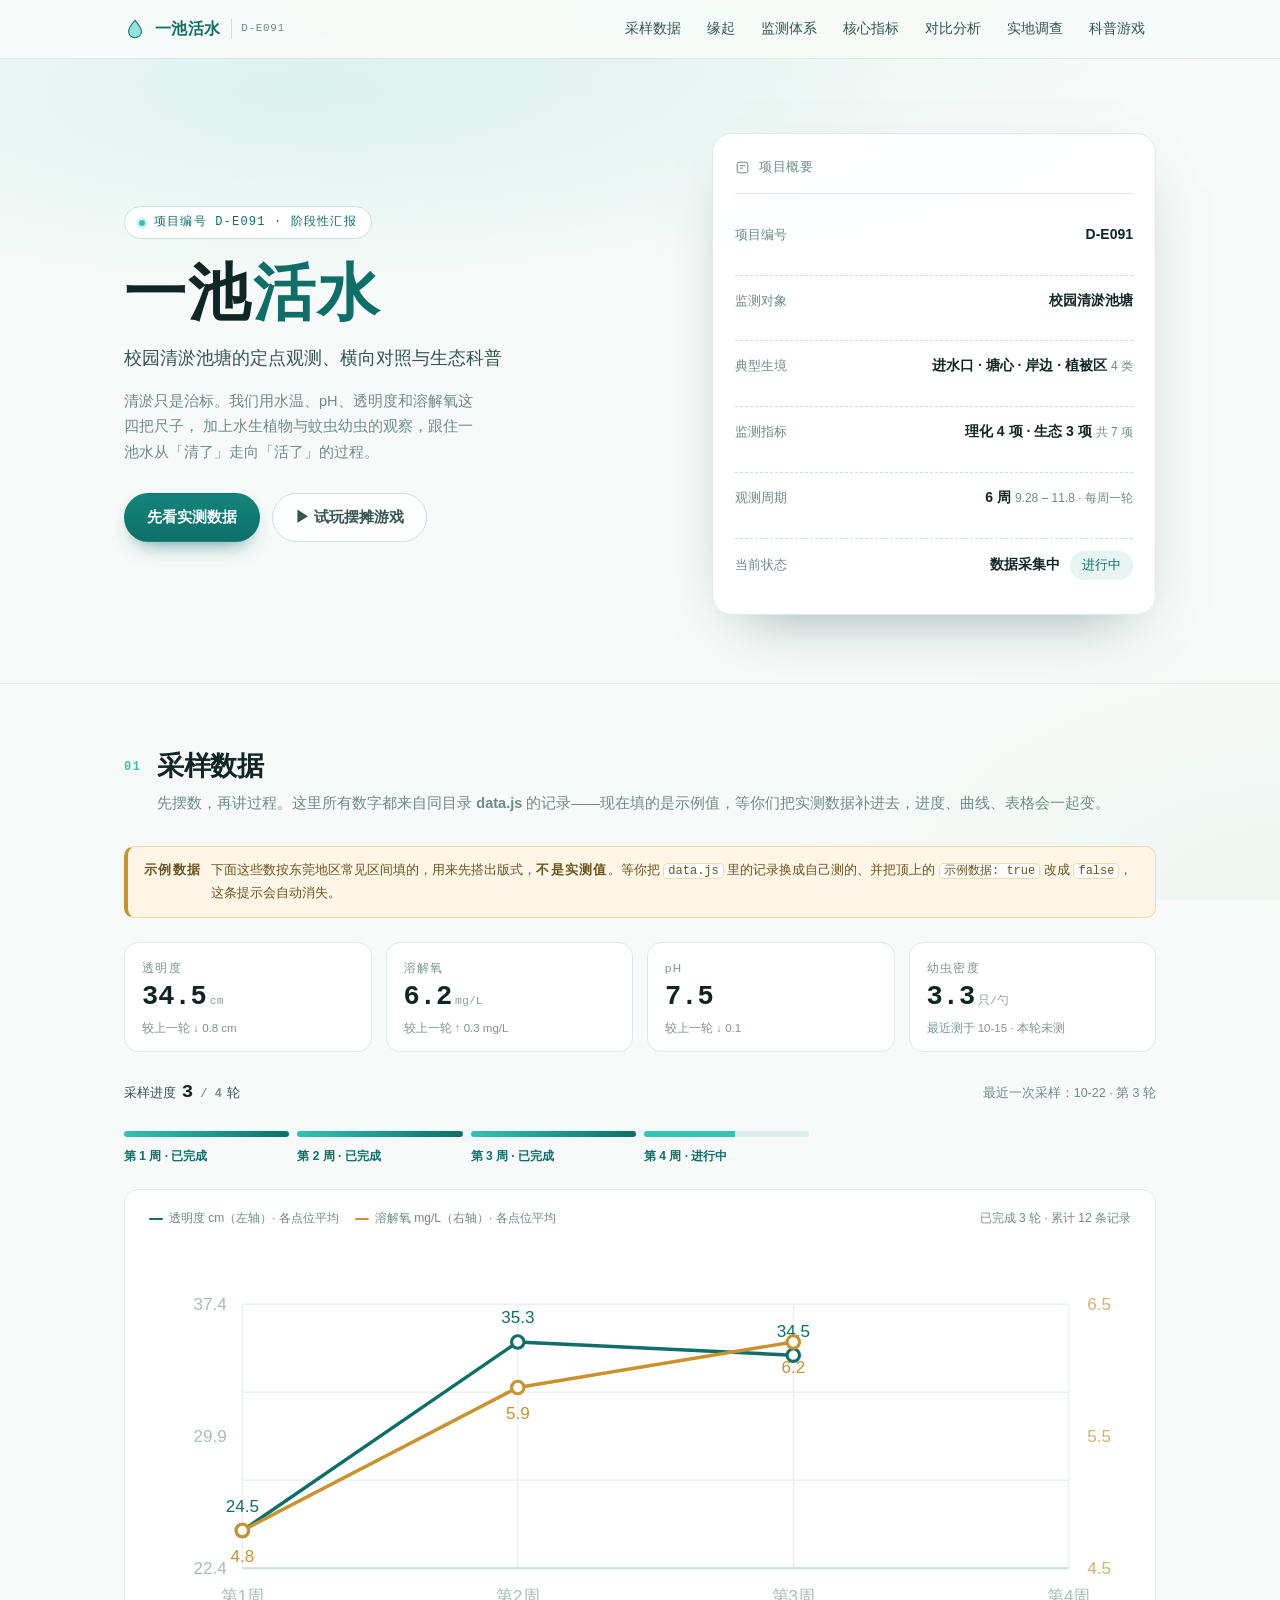
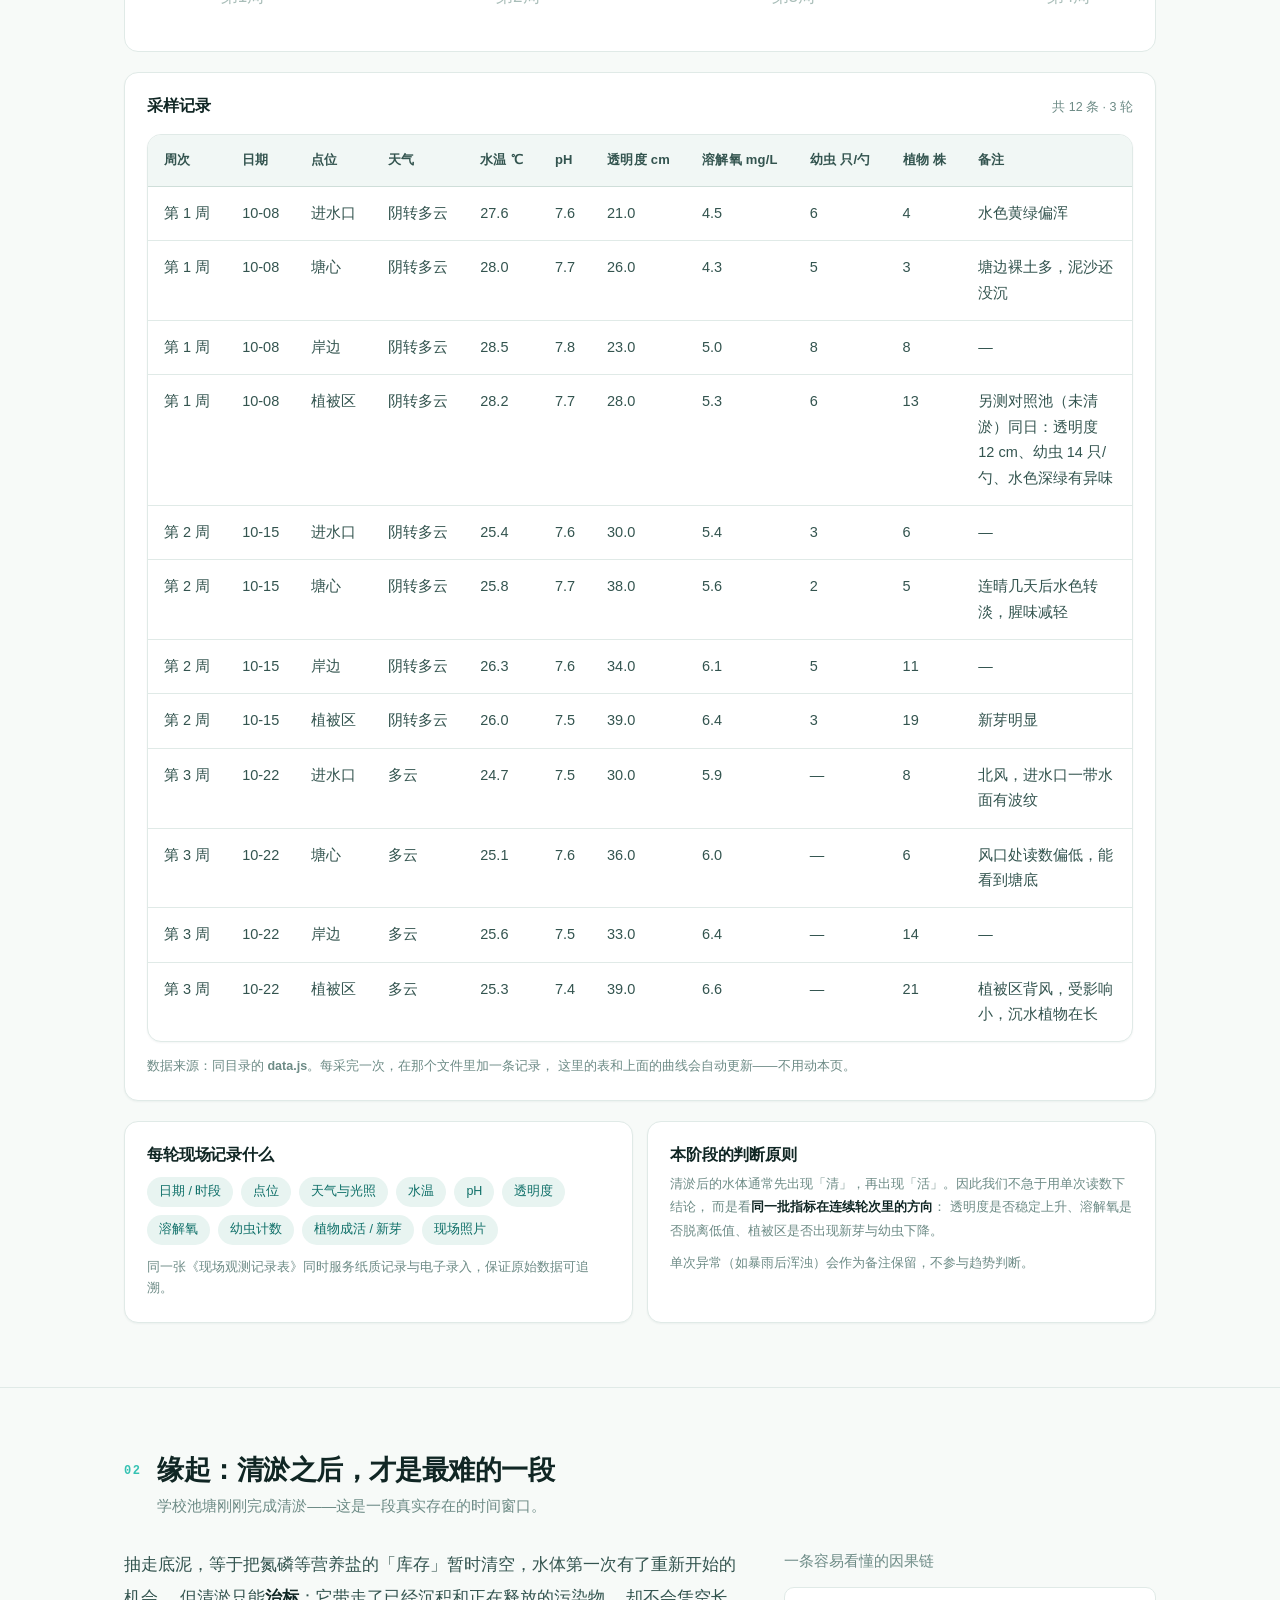
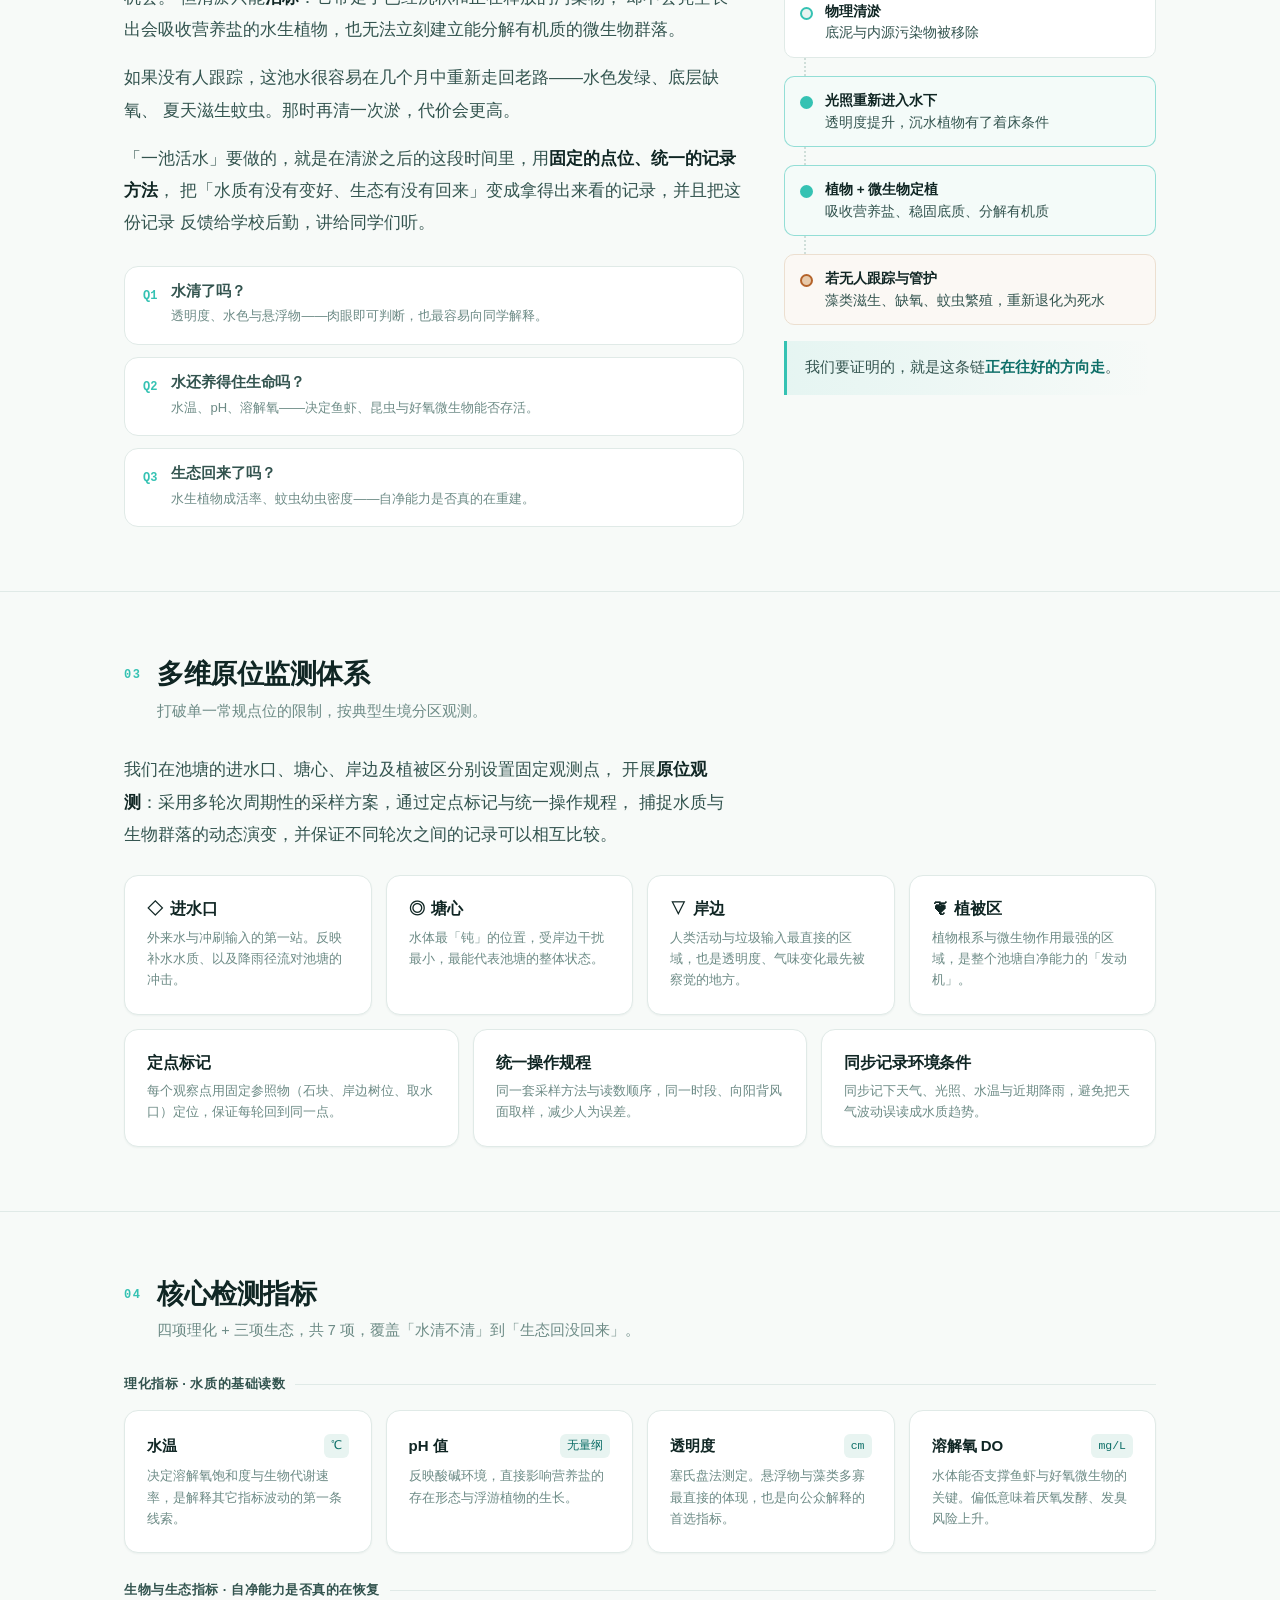
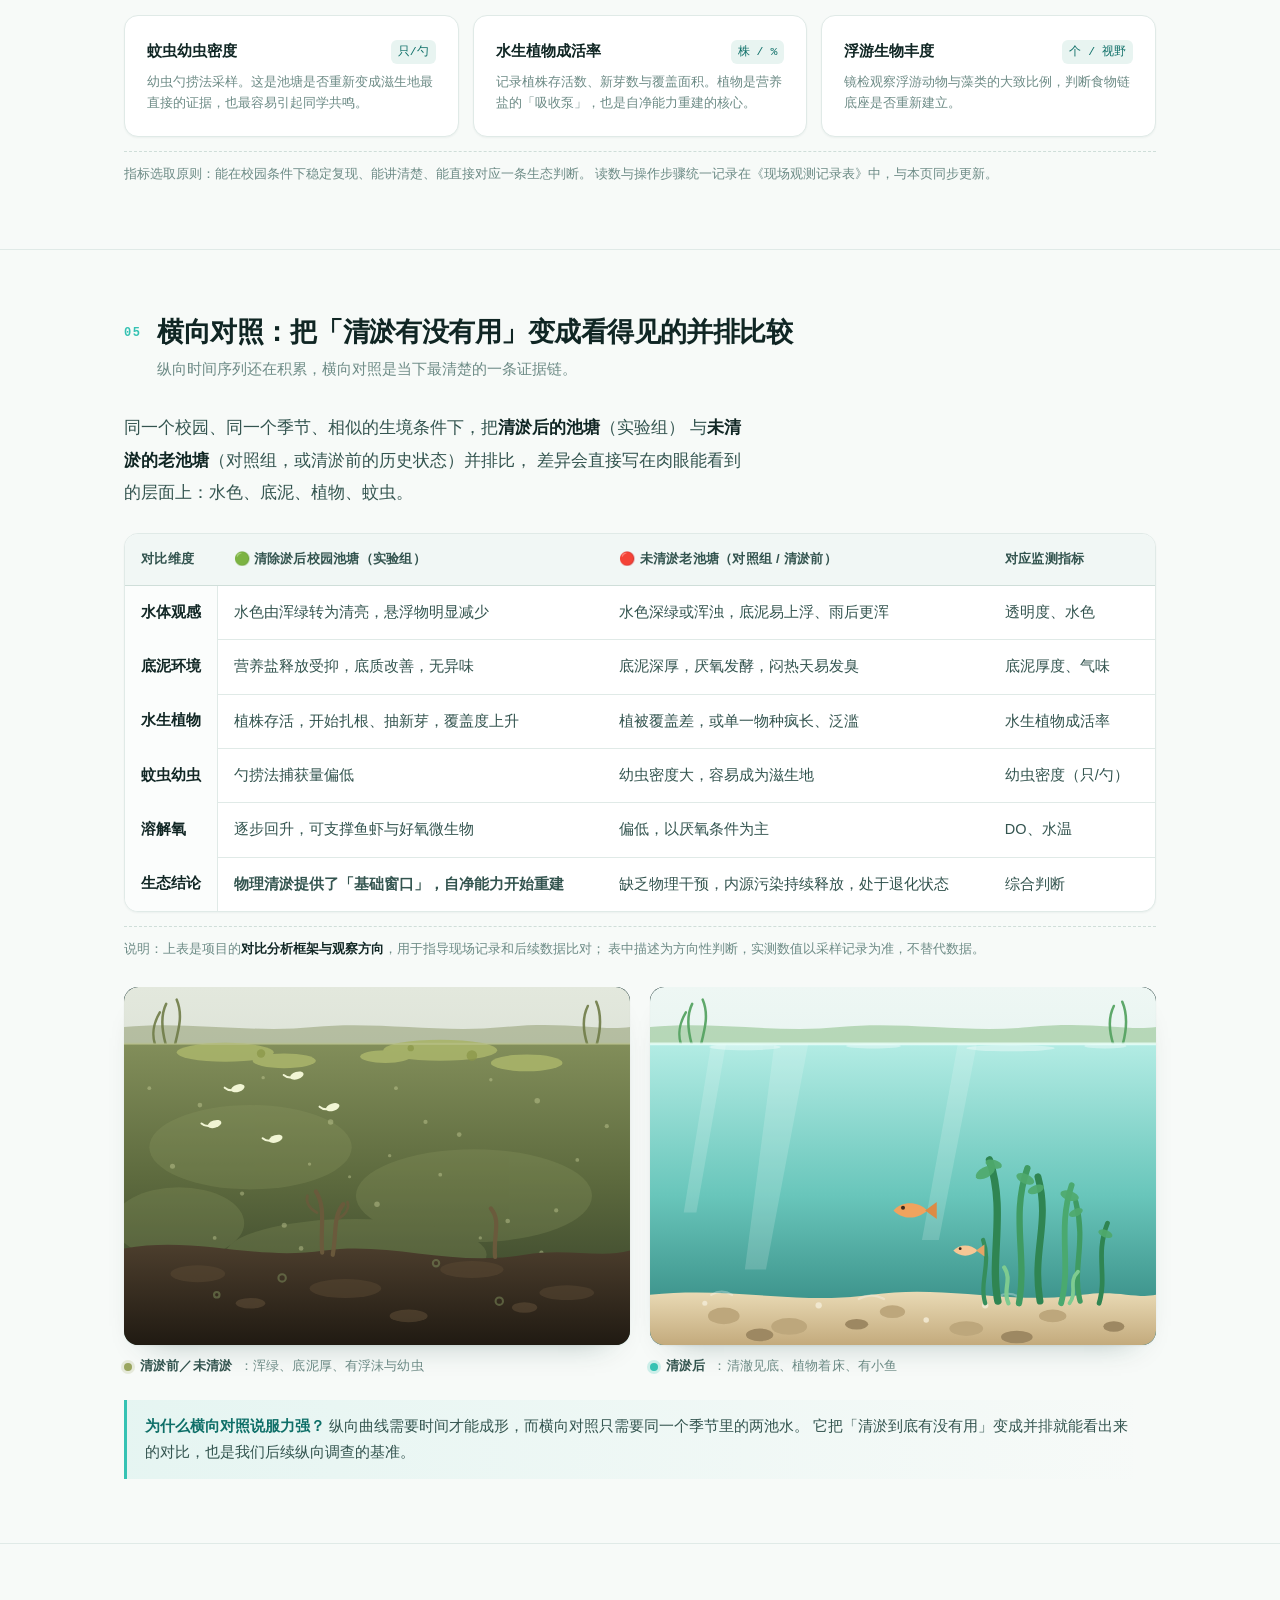
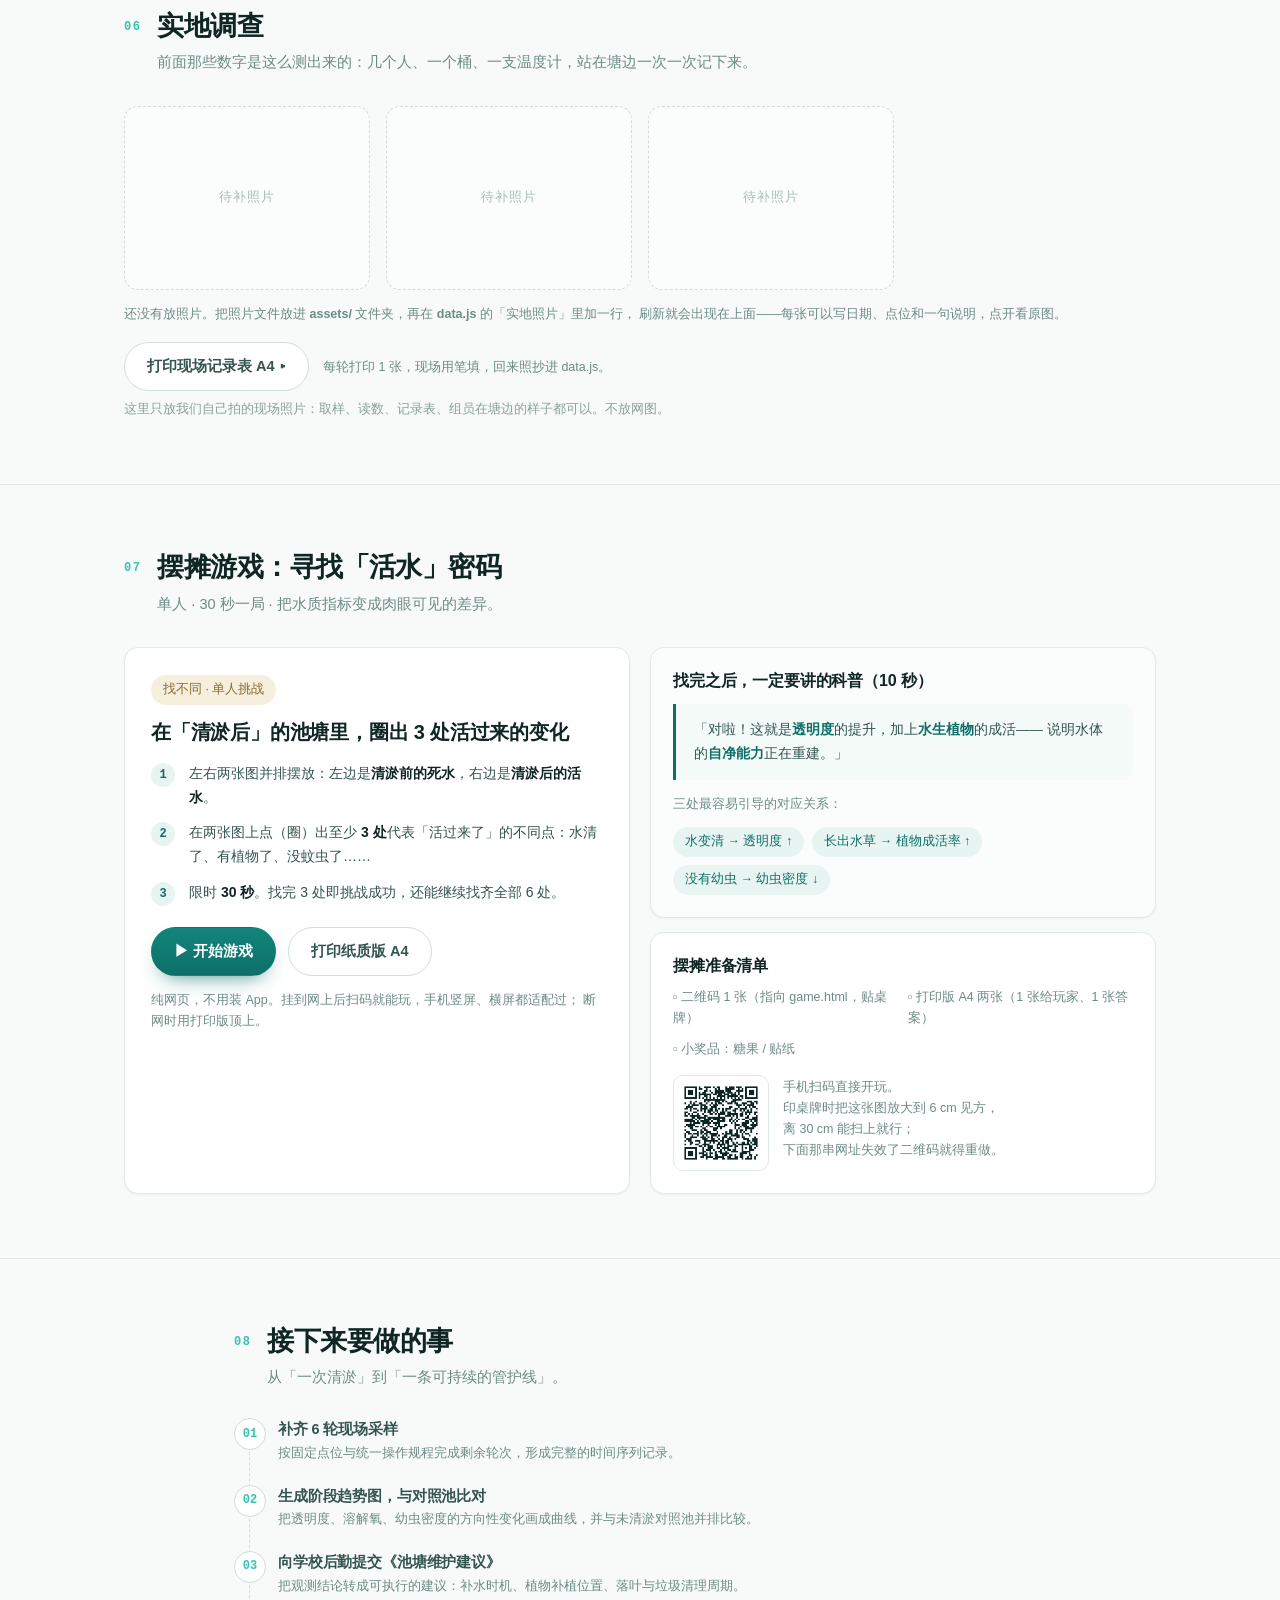
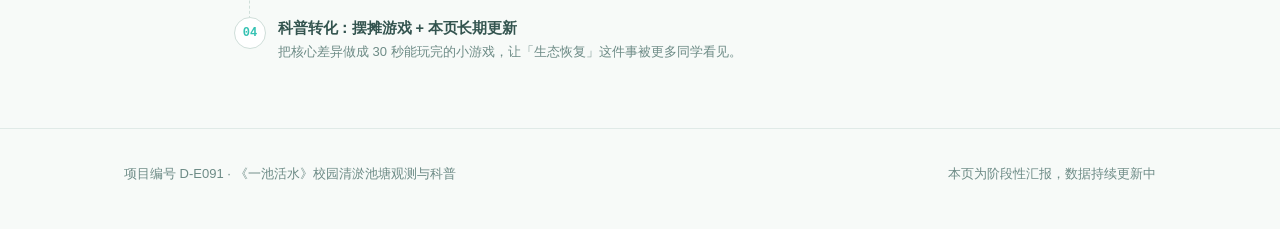
==== index.html @ baa25305 "fix: [hidden] 被 display:flex 盖住导致示例数据提示关不掉；补 .nojekyll；README 说明另存为本地说明书.md" ====
<!doctype html>
<html lang="zh-CN">
<head>
<meta charset="utf-8">
<meta name="viewport" content="width=device-width, initial-scale=1">
<title>一池活水 · 校园清淤池塘的观测与科普（D-E091）</title>
<meta name="description" content="一池活水：校园清淤池塘的定点监测、横向对照分析与生态科普。项目编号 D-E091。">
<link rel="stylesheet" href="assets/base.css">
<style>
  /* ------------------------------------------------------------ 首屏 */
  .hero { position: relative; overflow: hidden; padding: 74px 0 68px; }
  .hero::before {
    content: ""; position: absolute; inset: -10% -20% auto -20%; height: 78%;
    background: radial-gradient(50% 60% at 30% 20%, rgba(53, 194, 179, .13), transparent 70%);
    pointer-events: none;
  }
  .hero__in {
    position: relative; display: grid; gap: 46px; align-items: center;
    grid-template-columns: 1.1fr .9fr;
  }
  .kicker {
    display: inline-flex; align-items: center; gap: 9px;
    font-family: var(--font-num); font-size: 12px; letter-spacing: .1em;
    color: var(--teal); background: #fff; border: 1px solid var(--line-2);
    border-radius: 999px; padding: 5px 14px;
  }
  .kicker i {
    width: 6px; height: 6px; border-radius: 50%; background: var(--aqua);
    box-shadow: 0 0 0 3px rgba(53, 194, 179, .2); display: inline-block;
  }
  .hero h1 {
    font-family: var(--font-serif); font-weight: 600;
    font-size: clamp(42px, 5.4vw, 62px); letter-spacing: .04em; line-height: 1.1;
    margin: 20px 0 0;
  }
  .hero h1 span { color: var(--teal); }
  .hero__sub { margin-top: 16px; font-size: 18px; color: var(--ink-2); line-height: 1.75; }
  .hero__desc { margin-top: 14px; font-size: 14.5px; color: var(--muted); max-width: 44ch; }
  .hero__cta { display: flex; gap: 12px; flex-wrap: wrap; margin-top: 28px; }

  .brief {
    background: rgba(255, 255, 255, .9); border: 1px solid var(--line);
    border-radius: var(--r-lg); box-shadow: var(--shadow-lg); padding: 6px 22px;
    backdrop-filter: blur(8px);
  }
  .brief__hd {
    display: flex; align-items: center; gap: 9px; padding: 16px 0 14px;
    border-bottom: 1px solid var(--line); font-size: 13px; color: var(--muted);
    letter-spacing: .04em;
  }
  .brief .row {
    display: flex; align-items: baseline; justify-content: space-between; gap: 18px;
    padding: 12px 0; border-top: 1px dashed var(--line-2);
  }
  .brief .row:first-of-type { border-top: 0; }
  .brief dt { color: var(--muted); font-size: 13px; flex: none; }
  .brief dd { margin: 0; text-align: right; font-size: 14px; font-weight: 600; color: var(--ink); }
  .brief dd small { font-weight: 500; color: var(--muted); font-size: 12px; }

  /* ------------------------------------------------------------ 缘起 */
  .origin { display: grid; grid-template-columns: 1.25fr .75fr; gap: 40px; align-items: start; }
  .origin p + p { margin-top: 16px; }

  .chain { display: flex; flex-direction: column; gap: 0; }
  .chain__node {
    position: relative; padding: 13px 16px 13px 40px; background: #fff;
    border: 1px solid var(--line); border-radius: var(--r-sm); font-size: 13.5px;
    color: var(--ink-2); line-height: 1.6;
  }
  .chain__node b { display: block; color: var(--ink); font-size: 13.5px; }
  .chain__node::before {
    content: ""; position: absolute; left: 15px; top: 19px;
    width: 9px; height: 9px; border-radius: 50%;
    background: var(--teal-soft); border: 2px solid var(--aqua);
  }
  .chain__arrow { height: 18px; margin-left: 20px; border-left: 2px dotted var(--line-2); }
  .chain__node--good { border-color: rgba(53, 194, 179, .5); background: #f4fbf9; }
  .chain__node--good::before { background: var(--aqua); border-color: var(--aqua); }
  .chain__node--bad { background: #fbf8f4; border-color: #ecdfd0; }
  .chain__node--bad::before { background: #e7c9a9; border-color: var(--warn); }

  .q3 { display: grid; gap: 12px; margin-top: 26px; }
  .q3__item {
    display: flex; gap: 14px; align-items: flex-start; padding: 15px 18px;
    background: #fff; border: 1px solid var(--line); border-radius: var(--r-md);
  }
  .q3__n {
    font-family: var(--font-num); font-size: 12px; color: var(--aqua);
    font-weight: 700; padding-top: 3px; flex: none;
  }
  .q3__item h4 { font-size: 14.5px; }
  .q3__item p { font-size: 13px; color: var(--muted); margin-top: 3px; }

  /* ------------------------------------------------------------ 指标 */
  .idx-card { display: flex; flex-direction: column; gap: 6px; }
  .idx-card .ch { display: flex; align-items: center; justify-content: space-between; gap: 10px; }
  .idx-card .ch b { font-size: 15px; }
  .idx-card .unit {
    font-family: var(--font-num); font-size: 11.5px; color: var(--teal);
    background: var(--teal-soft); border-radius: 6px; padding: 2px 7px; white-space: nowrap;
  }
  .idx-card p { font-size: 13px; color: var(--muted); line-height: 1.65; }
  .group-label {
    display: flex; align-items: center; gap: 10px; margin: 26px 0 14px;
    font-size: 13px; color: var(--ink-2); font-weight: 600; letter-spacing: .04em;
  }
  .group-label::after { content: ""; flex: 1; height: 1px; background: var(--line); }

  /* ------------------------------------------------------------ 对比 */
  .pair { display: grid; grid-template-columns: 1fr 1fr; gap: 20px; margin-top: 26px; }

  /* ------------------------------------------------------------ 进度 */
  .stats { display: grid; grid-template-columns: repeat(4, minmax(0, 1fr)); gap: 12px; }
  .stat {
    background: #fff; border: 1px solid var(--line); border-radius: var(--r-md);
    padding: 16px 18px 15px;
  }
  .stat b {
    display: block; font-family: var(--font-serif); font-size: 30px; line-height: 1.15;
    color: var(--teal-deep); letter-spacing: -.01em;
  }
  .stat b em { font-style: normal; font-size: 15px; color: var(--muted); font-weight: 500; }
  .stat span { display: block; font-size: 12.5px; color: var(--muted); margin-top: 4px; }

  .stepper { display: grid; grid-template-columns: repeat(6, 1fr); gap: 8px; margin-top: 22px; }
  /* 01 采样数据：最新一轮读数 */
  /* hidden 属性必须赢过 .demo-flag 的 display:flex，否则开关形同虚设 */
  [hidden] { display: none !important; }
  .demo-flag {
    display: flex; gap: 10px; align-items: flex-start;
    margin: 0 0 18px; padding: 12px 16px;
    background: #fdf6e6; border: 1px solid #f0dcae; border-left: 4px solid #c9922e;
    border-radius: 10px; font-size: 13px; line-height: 1.75; color: #6b5320;
  }
  .demo-flag b { flex: none; letter-spacing: .1em; }
  .demo-flag code {
    font-family: var(--font-num); background: #fff; border: 1px solid #f0dcae;
    border-radius: 4px; padding: 0 4px; font-size: 12px;
  }

  .readings { display: grid; grid-template-columns: repeat(4, 1fr); gap: 14px; margin-top: 24px; }
  .reading { background: #fff; border: 1px solid var(--line); border-radius: 14px; padding: 15px 17px 13px; }
  .reading em { font-style: normal; display: block; font-size: 11.5px; letter-spacing: .12em; color: #7d9590; }
  .reading b { display: block; margin-top: 5px; font-family: var(--font-num); font-size: 27px; font-weight: 600; line-height: 1.1; color: var(--ink); }
  .reading b small { font-size: 11.5px; font-weight: 400; color: #8aa19c; margin-left: 3px; letter-spacing: 0; }
  .reading i { font-style: normal; display: block; margin-top: 5px; font-size: 11.5px; color: #7d9590; }
  .progline { display: flex; align-items: baseline; justify-content: space-between; gap: 16px; flex-wrap: wrap; margin-top: 24px; font-size: 13px; color: var(--ink-2); }
  .progline b { font-family: var(--font-num); font-size: 19px; color: var(--ink); margin: 0 2px; }
  .progline b em { font-style: normal; font-size: 12px; color: #7d9590; }
  /* 06 实地调查 */
  .field-grid { display: grid; grid-template-columns: repeat(auto-fill, minmax(240px, 1fr)); gap: 16px; }
  .field-item { margin: 0; background: #fff; border: 1px solid var(--line); border-radius: 14px; overflow: hidden; }
  .field-item a { display: block; }
  .field-item img { width: 100%; aspect-ratio: 4 / 3; object-fit: cover; display: block; background: #eef4f2; }
  .field-item figcaption { padding: 10px 14px 13px; font-size: 12.5px; line-height: 1.6; color: var(--ink-2); }
  .field-item figcaption em { font-style: normal; display: block; font-family: var(--font-num); font-size: 11.5px; letter-spacing: .04em; color: #7d9590; margin-bottom: 2px; }
  .field-ph { border: 1.5px dashed var(--line-2); border-radius: 14px; aspect-ratio: 4 / 3; display: flex; align-items: center; justify-content: center; background: #fbfdfc; }
  .field-ph span { font-size: 12.5px; letter-spacing: .1em; color: #a8bdb8; }
  .step { padding-top: 15px; position: relative; }
  .step::before {
    content: ""; position: absolute; top: 0; left: 0; right: 0; height: 6px;
    border-radius: 99px; background: #e8f0ed;
  }
  .step.is-done::before { background: linear-gradient(90deg, #35c2b3, #0e6f68); }
  .step.is-now::before { background: linear-gradient(90deg, #35c2b3 0 55%, #dceeea 55% 100%); }
  .step em { font-style: normal; font-size: 12px; color: var(--muted); display: block; }
  .step.is-done em, .step.is-now em { color: var(--teal); font-weight: 600; }

  .chart-box {
    margin-top: 22px; background: #fff; border: 1px solid var(--line);
    border-radius: var(--r-md); padding: 18px 18px 8px;
  }
  .chart-box svg { display: block; width: 100%; height: auto; }
  .chart-legend { display: flex; gap: 16px; flex-wrap: wrap; padding: 0 6px 10px; }
  .chart-legend span { font-size: 12px; color: var(--muted); display: flex; align-items: center; gap: 6px; }
  .chart-legend i { width: 14px; height: 2px; border-radius: 2px; background: var(--line-2); display: inline-block; }
  .chart-legend i.solid { background: var(--aqua); }
/* 采样记录表：周次 / 日期 / 点位 不折行，「第 1 周」被拆成两行太难看 */
#recBody td:nth-child(1),
#recBody td:nth-child(2),
#recBody td:nth-child(3),
#recBody td:nth-child(4) { white-space: nowrap; }

/* 摆摊清单里的二维码 */
.qr-box { display: flex; align-items: flex-start; gap: 14px; margin-top: 14px; }
.qr-box img { flex: 0 0 auto; border: 1px solid var(--line); border-radius: 10px; background: #fff; padding: 5px; }
.qr-box .note { margin: 2px 0 0; line-height: 1.7; }


  .chips { display: flex; flex-wrap: wrap; gap: 8px; margin-top: 12px; }

  /* ------------------------------------------------------------ 游戏 */
  .game-grid { display: grid; grid-template-columns: 1fr 1fr; gap: 20px; margin-top: 8px; }
  .rules { counter-reset: r; list-style: none; margin: 0; padding: 0; display: grid; gap: 12px; }
  .rules li {
    counter-increment: r; position: relative; padding-left: 38px;
    font-size: 14px; color: var(--ink-2); line-height: 1.7;
  }
  .rules li::before {
    content: counter(r); position: absolute; left: 0; top: 1px;
    width: 24px; height: 24px; border-radius: 50%; background: var(--teal-soft);
    color: var(--teal); font-family: var(--font-num); font-size: 12px; font-weight: 700;
    display: grid; place-items: center;
  }
  .rules li b { color: var(--ink); }
  .quote {
    border-left: 3px solid var(--teal); background: #f4faf8;
    padding: 14px 18px; border-radius: 0 var(--r-sm) var(--r-sm) 0;
    font-size: 13.5px; color: var(--ink-2); line-height: 1.8;
  }
  .quote b { color: var(--teal); }

  .plan-list { margin: 0; padding: 0; list-style: none; counter-reset: p; display: grid; gap: 0; }
  .plan-list li {
    counter-increment: p; position: relative; padding: 0 0 22px 44px;
    font-size: 14px; color: var(--ink-2);
  }
  .plan-list li:last-child { padding-bottom: 0; }
  .plan-list li::before {
    content: counter(p, decimal-leading-zero); position: absolute; left: 0; top: -2px;
    font-family: var(--font-num); font-size: 12px; font-weight: 700; color: var(--aqua);
    width: 30px; height: 30px; border: 1px solid var(--line-2); border-radius: 50%;
    display: grid; place-items: center; background: #fff;
  }
  .plan-list li::after {
    content: ""; position: absolute; left: 15px; top: 32px; bottom: 0;
    border-left: 1px dashed var(--line-2);
  }
  .plan-list li:last-child::after { display: none; }
  .plan-list h4 { font-size: 14.5px; margin-bottom: 2px; }
  .plan-list p { font-size: 13px; color: var(--muted); }

  @media (max-width: 900px) {
    .hero__in { grid-template-columns: 1fr; gap: 34px; }
    .origin { grid-template-columns: 1fr; gap: 28px; }
    .pair { grid-template-columns: 1fr; }
    .game-grid { grid-template-columns: 1fr; }
    .stats { grid-template-columns: repeat(2, minmax(0, 1fr)); }
  }
  @media (max-width: 560px) {
    .stepper { grid-template-columns: repeat(3, 1fr); row-gap: 14px; }
  .readings { grid-template-columns: repeat(2, 1fr); }
  .field-grid { grid-template-columns: 1fr; }
  .reading b { font-size: 23px; }
  }
</style>
</head>
<body>

<header class="site-nav">
  <div class="wrap site-nav__in">
    <a class="brand" href="#top">
      <svg width="22" height="22" viewBox="0 0 24 24" fill="none" aria-hidden="true">
        <path d="M12 2.5C12 2.5 5 10.2 5 14.6A7 7 0 0 0 19 14.6C19 10.2 12 2.5 12 2.5Z"
              fill="url(#navDrop)" stroke="#0e6f68" stroke-width="1.1"/>
        <defs>
          <linearGradient id="navDrop" x1="12" y1="3" x2="12" y2="21">
            <stop stop-color="#8fe3d8"/><stop offset="1" stop-color="#0e6f68"/>
          </linearGradient>
        </defs>
      </svg>
      一池活水
      <small>D-E091</small>
    </a>
    <nav class="nav-links">
      <a href="#data">采样数据</a>
      <a href="#origin">缘起</a>
      <a href="#monitor">监测体系</a>
      <a href="#index">核心指标</a>
      <a href="#compare">对比分析</a>
      <a href="#field">实地调查</a>
      <a href="#game">科普游戏</a>
    </nav>
  </div>
</header>

<main id="top">

  <!-- ============================================================ 首屏 -->
  <section class="hero">
    <div class="wrap hero__in">
      <div>
        <span class="kicker"><i></i>项目编号 D-E091 · 阶段性汇报</span>
        <h1>一池<span>活水</span></h1>
        <p class="hero__sub">
          校园清淤池塘的定点观测、横向对照与生态科普
        </p>
        <p class="hero__desc">
          清淤只是治标。我们用水温、pH、透明度和溶解氧这四把尺子，
          加上水生植物与蚊虫幼虫的观察，跟住一池水从「清了」走向「活了」的过程。
        </p>
        <div class="hero__cta">
          <a class="btn btn--primary" href="#data">先看实测数据</a>
          <a class="btn btn--ghost" href="game.html">▶ 试玩摆摊游戏</a>
        </div>
      </div>

      <aside class="brief" aria-label="项目概要">
        <div class="brief__hd">
          <svg width="15" height="15" viewBox="0 0 24 24" fill="none" stroke="#6d8b86" stroke-width="1.6" aria-hidden="true">
            <rect x="3.5" y="3.5" width="17" height="17" rx="3"/><path d="M8 9h8M8 13h5"/>
          </svg>
          项目概要
        </div>
        <dl class="row"><dt>项目编号</dt><dd>D-E091</dd></dl>
        <dl class="row"><dt>监测对象</dt><dd>校园清淤池塘</dd></dl>
        <dl class="row"><dt>典型生境</dt><dd>进水口 · 塘心 · 岸边 · 植被区 <small>4 类</small></dd></dl>
        <dl class="row"><dt>监测指标</dt><dd>理化 4 项 · 生态 3 项 <small>共 7 项</small></dd></dl>
        <dl class="row"><dt>观测周期</dt><dd>6 周 <small>9.28 – 11.8 · 每周一轮</small></dd></dl>
        <dl class="row"><dt>当前状态</dt><dd>数据采集中 <span class="chip" style="margin-left:6px">进行中</span></dd></dl>
      </aside>
    </div>
  </section>

  <!-- ============================================================ 01 采样数据 -->
  <section class="section" id="data">
    <div class="wrap">
      <div class="sec-head">
        <span class="sec-no">01</span>
        <div>
          <h2>采样数据</h2>
          <p class="sec-sub">先摆数，再讲过程。这里所有数字都来自同目录 <b>data.js</b> 的记录——<span id="subLive">每采一轮更新一次，进度、曲线、表格会一起变。</span></p>
        </div>
      </div>

      <div class="demo-flag" id="demoFlag" hidden>
        <b>示例数据</b>
        <span>下面这些数按东莞地区常见区间填的，用来先搭出版式，<b>不是实测值</b>。等你把 <code>data.js</code> 里的记录换成自己测的、并把顶上的 <code>示例数据: true</code> 改成 <code>false</code>，这条提示会自动消失。</span>
      </div>

      <div class="readings">
        <div class="reading"><em>透明度</em><b id="rT">—</b><i id="rTD">暂无记录</i></div>
        <div class="reading"><em>溶解氧</em><b id="rO">—</b><i id="rOD">暂无记录</i></div>
        <div class="reading"><em>pH</em><b id="rP">—</b><i id="rPD">暂无记录</i></div>
        <div class="reading"><em>幼虫密度</em><b id="rL">—</b><i id="rLD">暂无记录</i></div>
      </div>

      <div class="progline">
        <span>采样进度 <b id="statWeeks">0<em> / 6</em></b> 轮</span>
        <span class="note" id="lastWhen">还没有任何采样记录</span>
      </div>

      <div class="stepper" id="stepper"></div>

      <div class="chart-box">
        <div id="chartEmpty">
        <div class="chart-legend">
          <span style="margin-left:auto" id="chartHint">累计 2 轮记录后自动生成曲线</span>
        </div>
        <svg viewBox="0 0 640 260" role="img" aria-label="阶段水质趋势图占位：数据采集中">
          <g stroke="#eaf1ef" stroke-width="1">
            <line x1="56" y1="40"  x2="612" y2="40"/>
            <line x1="56" y1="90"  x2="612" y2="90"/>
            <line x1="56" y1="140" x2="612" y2="140"/>
            <line x1="56" y1="190" x2="612" y2="190"/>
            <line x1="149" y1="40" x2="149" y2="220"/>
            <line x1="242" y1="40" x2="242" y2="220"/>
            <line x1="335" y1="40" x2="335" y2="220"/>
            <line x1="428" y1="40" x2="428" y2="220"/>
            <line x1="521" y1="40" x2="521" y2="220"/>
          </g>
          <g stroke="#cfded9" stroke-width="1.4">
            <line x1="56" y1="220" x2="612" y2="220"/>
            <line x1="56" y1="40"  x2="56"  y2="220"/>
          </g>
          <g fill="#a8bdb8" font-size="11" font-family="sans-serif" text-anchor="middle">
            <text x="56"  y="240">第1周</text>
            <text x="149" y="240">第2周</text>
            <text x="242" y="240">第3周</text>
            <text x="335" y="240">第4周</text>
            <text x="428" y="240">第5周</text>
            <text x="521" y="240">第6周</text>
            <text x="612" y="240">结项</text>
          </g>
          <g fill="#b7c9c5" font-size="11" font-family="sans-serif" text-anchor="end">
            <text x="46" y="44">高</text>
            <text x="46" y="194">低</text>
          </g>
          <text x="334" y="126" fill="#8fa7a2" font-size="14" font-family="sans-serif"
                text-anchor="middle">阶段水质趋势分析图表</text>
          <text x="334" y="150" fill="#b3c6c1" font-size="12.5" font-family="sans-serif"
                text-anchor="middle" id="chartHintSvg">数据采集中 · 持续更新</text>
        </svg>
        </div>

        <div id="chartLive" hidden>
          <div class="chart-legend">
            <span><i style="background:#0e6f68"></i>透明度 cm（左轴）· 各点位平均</span>
            <span><i style="background:#c9922e"></i>溶解氧 mg/L（右轴）· 各点位平均</span>
            <span style="margin-left:auto" id="chartNote"></span>
          </div>
          <div id="chartSvg"></div>
        </div>
      </div>

      <div class="card" style="margin-top:20px">
        <div style="display:flex; justify-content:space-between; align-items:baseline; gap:16px; flex-wrap:wrap">
          <h3 style="margin:0">采样记录</h3>
          <span class="note" id="recCount"></span>
        </div>
        <div class="table-wrap" style="margin-top:16px">
          <table class="data">
            <thead>
              <tr>
                <th>周次</th>
                <th>日期</th>
                <th>点位</th>
                <th>天气</th>
                <th>水温 ℃</th>
                <th>pH</th>
                <th>透明度 cm</th>
                <th>溶解氧 mg/L</th>
                <th>幼虫 只/勺</th>
                <th>植物 株</th>
                <th>备注</th>
              </tr>
            </thead>
            <tbody id="recBody"></tbody>
          </table>
        </div>
        <p class="note" style="margin-top:14px">
          数据来源：同目录的 <b>data.js</b>。每采完一次，在那个文件里加一条记录，
          这里的表和上面的曲线会自动更新——不用动本页。
        </p>
      </div>

      <div class="grid grid--2" style="margin-top:20px">
        <div class="card">
          <h3>每轮现场记录什么</h3>
          <div class="chips">
            <span class="chip">日期 / 时段</span>
            <span class="chip">点位</span>
            <span class="chip">天气与光照</span>
            <span class="chip">水温</span>
            <span class="chip">pH</span>
            <span class="chip">透明度</span>
            <span class="chip">溶解氧</span>
            <span class="chip">幼虫计数</span>
            <span class="chip">植物成活 / 新芽</span>
            <span class="chip">现场照片</span>
          </div>
          <p class="note" style="margin-top:12px">
            同一张《现场观测记录表》同时服务纸质记录与电子录入，保证原始数据可追溯。
          </p>
        </div>
        <div class="card">
          <h3>本阶段的判断原则</h3>
          <p class="note" style="line-height:1.85">
            清淤后的水体通常先出现「清」，再出现「活」。因此我们不急于用单次读数下结论，
            而是看<strong>同一批指标在连续轮次里的方向</strong>：
            透明度是否稳定上升、溶解氧是否脱离低值、植被区是否出现新芽与幼虫下降。
          </p>
          <p class="note" style="margin-top:10px">
            单次异常（如暴雨后浑浊）会作为备注保留，不参与趋势判断。
          </p>
        </div>
      </div>
    </div>
  </section>

  <!-- ============================================================ 02 缘起 -->
  <section class="section" id="origin">
    <div class="wrap">
      <div class="sec-head">
        <span class="sec-no">02</span>
        <div>
          <h2>缘起：清淤之后，才是最难的一段</h2>
          <p class="sec-sub">学校池塘刚刚完成清淤——这是一段真实存在的时间窗口。</p>
        </div>
      </div>

      <div class="origin">
        <div class="lead">
          <p>
            抽走底泥，等于把氮磷等营养盐的「库存」暂时清空，水体第一次有了重新开始的机会。
            但清淤只能<strong>治标</strong>：它带走了已经沉积和正在释放的污染物，
            却不会凭空长出会吸收营养盐的水生植物，也无法立刻建立能分解有机质的微生物群落。
          </p>
          <p>
            如果没有人跟踪，这池水很容易在几个月中重新走回老路——水色发绿、底层缺氧、
            夏天滋生蚊虫。那时再清一次淤，代价会更高。
          </p>
          <p>
            「一池活水」要做的，就是在清淤之后的这段时间里，用<strong>固定的点位、统一的记录方法</strong>，
            把「水质有没有变好、生态有没有回来」变成拿得出来看的记录，并且把这份记录
            反馈给学校后勤，讲给同学们听。
          </p>

          <div class="q3">
            <div class="q3__item">
              <span class="q3__n">Q1</span>
              <div><h4>水清了吗？</h4><p>透明度、水色与悬浮物——肉眼即可判断，也最容易向同学解释。</p></div>
            </div>
            <div class="q3__item">
              <span class="q3__n">Q2</span>
              <div><h4>水还养得住生命吗？</h4><p>水温、pH、溶解氧——决定鱼虾、昆虫与好氧微生物能否存活。</p></div>
            </div>
            <div class="q3__item">
              <span class="q3__n">Q3</span>
              <div><h4>生态回来了吗？</h4><p>水生植物成活率、蚊虫幼虫密度——自净能力是否真的在重建。</p></div>
            </div>
          </div>
        </div>

        <div>
          <p class="sec-sub" style="margin:0 0 12px">一条容易看懂的因果链</p>
          <div class="chain">
            <div class="chain__node"><b>物理清淤</b>底泥与内源污染物被移除</div>
            <div class="chain__arrow"></div>
            <div class="chain__node chain__node--good"><b>光照重新进入水下</b>透明度提升，沉水植物有了着床条件</div>
            <div class="chain__arrow"></div>
            <div class="chain__node chain__node--good"><b>植物 + 微生物定植</b>吸收营养盐、稳固底质、分解有机质</div>
            <div class="chain__arrow"></div>
            <div class="chain__node chain__node--bad"><b>若无人跟踪与管护</b>藻类滋生、缺氧、蚊虫繁殖，重新退化为死水</div>
          </div>
          <div class="callout" style="margin-top:16px">
            我们要证明的，就是这条链<b>正在往好的方向走</b>。
          </div>
        </div>
      </div>
    </div>
  </section>

  <!-- ============================================================ 03 监测体系 -->
  <section class="section" id="monitor">
    <div class="wrap">
      <div class="sec-head">
        <span class="sec-no">03</span>
        <div>
          <h2>多维原位监测体系</h2>
          <p class="sec-sub">打破单一常规点位的限制，按典型生境分区观测。</p>
        </div>
      </div>

      <p class="lead" style="max-width:64ch">
        我们在池塘的进水口、塘心、岸边及植被区分别设置固定观测点，
        开展<strong>原位观测</strong>：采用多轮次周期性的采样方案，通过定点标记与统一操作规程，
        捕捉水质与生物群落的动态演变，并保证不同轮次之间的记录可以相互比较。
      </p>

      <div class="grid grid--4" style="margin-top:24px">
        <div class="card">
          <h3><span class="ico">◇</span>进水口</h3>
          <p class="note">外来水与冲刷输入的第一站。反映补水水质、以及降雨径流对池塘的冲击。</p>
        </div>
        <div class="card">
          <h3><span class="ico">◎</span>塘心</h3>
          <p class="note">水体最「钝」的位置，受岸边干扰最小，最能代表池塘的整体状态。</p>
        </div>
        <div class="card">
          <h3><span class="ico">▽</span>岸边</h3>
          <p class="note">人类活动与垃圾输入最直接的区域，也是透明度、气味变化最先被察觉的地方。</p>
        </div>
        <div class="card">
          <h3><span class="ico">❦</span>植被区</h3>
          <p class="note">植物根系与微生物作用最强的区域，是整个池塘自净能力的「发动机」。</p>
        </div>
      </div>

      <div class="grid grid--3" style="margin-top:14px">
        <div class="card">
          <h3>定点标记</h3>
          <p class="note">每个观察点用固定参照物（石块、岸边树位、取水口）定位，保证每轮回到同一点。</p>
        </div>
        <div class="card">
          <h3>统一操作规程</h3>
          <p class="note">同一套采样方法与读数顺序，同一时段、向阳背风面取样，减少人为误差。</p>
        </div>
        <div class="card">
          <h3>同步记录环境条件</h3>
          <p class="note">同步记下天气、光照、水温与近期降雨，避免把天气波动误读成水质趋势。</p>
        </div>
      </div>
    </div>
  </section>

  <!-- ============================================================ 04 核心指标 -->
  <section class="section" id="index">
    <div class="wrap">
      <div class="sec-head">
        <span class="sec-no">04</span>
        <div>
          <h2>核心检测指标</h2>
          <p class="sec-sub">四项理化 + 三项生态，共 7 项，覆盖「水清不清」到「生态回没回来」。</p>
        </div>
      </div>

      <div class="group-label">理化指标 · 水质的基础读数</div>
      <div class="grid grid--4">
        <div class="card idx-card">
          <div class="ch"><b>水温</b><span class="unit">℃</span></div>
          <p>决定溶解氧饱和度与生物代谢速率，是解释其它指标波动的第一条线索。</p>
        </div>
        <div class="card idx-card">
          <div class="ch"><b>pH 值</b><span class="unit">无量纲</span></div>
          <p>反映酸碱环境，直接影响营养盐的存在形态与浮游植物的生长。</p>
        </div>
        <div class="card idx-card">
          <div class="ch"><b>透明度</b><span class="unit">cm</span></div>
          <p>塞氏盘法测定。悬浮物与藻类多寡最直接的体现，也是向公众解释的首选指标。</p>
        </div>
        <div class="card idx-card">
          <div class="ch"><b>溶解氧 DO</b><span class="unit">mg/L</span></div>
          <p>水体能否支撑鱼虾与好氧微生物的关键。偏低意味着厌氧发酵、发臭风险上升。</p>
        </div>
      </div>

      <div class="group-label">生物与生态指标 · 自净能力是否真的在恢复</div>
      <div class="grid grid--3">
        <div class="card idx-card">
          <div class="ch"><b>蚊虫幼虫密度</b><span class="unit">只/勺</span></div>
          <p>幼虫勺捞法采样。这是池塘是否重新变成滋生地最直接的证据，也最容易引起同学共鸣。</p>
        </div>
        <div class="card idx-card">
          <div class="ch"><b>水生植物成活率</b><span class="unit">株 / %</span></div>
          <p>记录植株存活数、新芽数与覆盖面积。植物是营养盐的「吸收泵」，也是自净能力重建的核心。</p>
        </div>
        <div class="card idx-card">
          <div class="ch"><b>浮游生物丰度</b><span class="unit">个 / 视野</span></div>
          <p>镜检观察浮游动物与藻类的大致比例，判断食物链底座是否重新建立。</p>
        </div>
      </div>

      <p class="footnote">
        指标选取原则：能在校园条件下稳定复现、能讲清楚、能直接对应一条生态判断。
        读数与操作步骤统一记录在《现场观测记录表》中，与本页同步更新。
      </p>
    </div>
  </section>

  <!-- ============================================================ 05 对比分析 -->
  <section class="section" id="compare">
    <div class="wrap">
      <div class="sec-head">
        <span class="sec-no">05</span>
        <div>
          <h2>横向对照：把「清淤有没有用」变成看得见的并排比较</h2>
          <p class="sec-sub">纵向时间序列还在积累，横向对照是当下最清楚的一条证据链。</p>
        </div>
      </div>

      <p class="lead" style="max-width:66ch">
        同一个校园、同一个季节、相似的生境条件下，把<strong>清淤后的池塘</strong>（实验组）
        与<strong>未清淤的老池塘</strong>（对照组，或清淤前的历史状态）并排比，
        差异会直接写在肉眼能看到的层面上：水色、底泥、植物、蚊虫。
      </p>

      <div class="table-wrap" style="margin-top:24px">
        <table class="data">
          <thead>
            <tr>
              <th>对比维度</th>
              <th>🟢 清除淤后校园池塘（实验组）</th>
              <th>🔴 未清淤老池塘（对照组 / 清淤前）</th>
              <th>对应监测指标</th>
            </tr>
          </thead>
          <tbody>
            <tr>
              <th>水体观感</th>
              <td>水色由浑绿转为清亮，悬浮物明显减少</td>
              <td>水色深绿或浑浊，底泥易上浮、雨后更浑</td>
              <td>透明度、水色</td>
            </tr>
            <tr>
              <th>底泥环境</th>
              <td>营养盐释放受抑，底质改善，无异味</td>
              <td>底泥深厚，厌氧发酵，闷热天易发臭</td>
              <td>底泥厚度、气味</td>
            </tr>
            <tr>
              <th>水生植物</th>
              <td>植株存活，开始扎根、抽新芽，覆盖度上升</td>
              <td>植被覆盖差，或单一物种疯长、泛滥</td>
              <td>水生植物成活率</td>
            </tr>
            <tr>
              <th>蚊虫幼虫</th>
              <td>勺捞法捕获量偏低</td>
              <td>幼虫密度大，容易成为滋生地</td>
              <td>幼虫密度（只/勺）</td>
            </tr>
            <tr>
              <th>溶解氧</th>
              <td>逐步回升，可支撑鱼虾与好氧微生物</td>
              <td>偏低，以厌氧条件为主</td>
              <td>DO、水温</td>
            </tr>
            <tr>
              <th>生态结论</th>
              <td><strong>物理清淤提供了「基础窗口」，自净能力开始重建</strong></td>
              <td>缺乏物理干预，内源污染持续释放，处于退化状态</td>
              <td>综合判断</td>
            </tr>
          </tbody>
        </table>
      </div>

      <p class="footnote">
        说明：上表是项目的<strong>对比分析框架与观察方向</strong>，用于指导现场记录和后续数据比对；
        表中描述为方向性判断，实测数值以采样记录为准，不替代数据。
      </p>

      <div class="pair">
        <figure class="pond-figure" style="margin:0">
          <div class="pond-frame" id="scene-before"></div>
          <figcaption class="pond-cap">
            <span class="dot dot--dead"></span><b>清淤前／未清淤</b>：浑绿、底泥厚、有浮沫与幼虫
          </figcaption>
        </figure>
        <figure class="pond-figure" style="margin:0">
          <div class="pond-frame" id="scene-after"></div>
          <figcaption class="pond-cap">
            <span class="dot dot--live"></span><b>清淤后</b>：清澈见底、植物着床、有小鱼
          </figcaption>
        </figure>
      </div>

      <div class="callout" style="margin-top:22px">
        <b>为什么横向对照说服力强？</b>
        纵向曲线需要时间才能成形，而横向对照只需要同一个季节里的两池水。
        它把「清淤到底有没有用」变成并排就能看出来的对比，也是我们后续纵向调查的基准。
      </div>
    </div>
  </section>

  <!-- ============================================================ 06 实地调查 -->
  <section class="section" id="field">
    <div class="wrap">
      <div class="sec-head">
        <span class="sec-no">06</span>
        <div>
          <h2>实地调查</h2>
          <p class="sec-sub">前面那些数字是这么测出来的：几个人、一个桶、一支温度计，站在塘边一次一次记下来。</p>
        </div>
      </div>

      <div class="field-grid" id="fieldGrid"></div>

      <p class="note" id="fieldEmptyNote" style="margin-top:14px">
        还没有放照片。把照片文件放进 <b>assets/</b> 文件夹，再在 <b>data.js</b> 的「实地照片」里加一行，
        刷新就会出现在上面——每张可以写日期、点位和一句说明，点开看原图。
      </p>

      <p style="margin-top:16px">
        <a class="btn btn--ghost" href="field-sheet.html" target="_blank" rel="noopener">打印现场记录表 A4 ▸</a>
        <span class="note" style="margin-left:10px">每轮打印 1 张，现场用笔填，回来照抄进 data.js。</span>
      </p>

      <p class="note" style="margin-top:8px; color:#8aa19c">
        这里只放我们自己拍的现场照片：取样、读数、记录表、组员在塘边的样子都可以。不放网图。
      </p>
    </div>
  </section>
  <!-- ============================================================ 07 科普游戏 -->
  <section class="section" id="game">
    <div class="wrap">
      <div class="sec-head">
        <span class="sec-no">07</span>
        <div>
          <h2>摆摊游戏：寻找「活水」密码</h2>
          <p class="sec-sub">单人 · 30 秒一局 · 把水质指标变成肉眼可见的差异。</p>
        </div>
      </div>

      <div class="game-grid">
        <div class="card" style="padding:26px">
          <span class="chip chip--sand">找不同 · 单人挑战</span>
          <h3 style="font-size:20px; margin:14px 0 16px">在「清淤后」的池塘里，圈出 3 处活过来的变化</h3>
          <ol class="rules">
            <li>左右两张图并排摆放：左边是<b>清淤前的死水</b>，右边是<b>清淤后的活水</b>。</li>
            <li>在两张图上点（圈）出至少 <b>3 处</b>代表「活过来了」的不同点：水清了、有植物了、没蚊虫了……</li>
            <li>限时 <b>30 秒</b>。找完 3 处即挑战成功，还能继续找齐全部 6 处。</li>
          </ol>
          <div style="display:flex; gap:12px; flex-wrap:wrap; margin-top:22px">
            <a class="btn btn--primary" href="game.html">▶ 开始游戏</a>
            <a class="btn btn--ghost" href="print-a4.html" target="_blank" rel="noopener">打印纸质版 A4</a>
          </div>
          <p class="note" style="margin-top:14px">
            纯网页，不用装 App。挂到网上后扫码就能玩，手机竖屏、横屏都适配过；
            断网时用打印版顶上。
          </p>
        </div>

        <div>
          <div class="card" style="background:#fbfdfc">
            <h3>找完之后，一定要讲的科普（10 秒）</h3>
            <div class="quote" style="margin-top:12px">
              「对啦！这就是<b>透明度</b>的提升，加上<b>水生植物</b>的成活——
              说明水体的<b>自净能力</b>正在重建。」
            </div>
            <p class="note" style="margin-top:14px">
              三处最容易引导的对应关系：
            </p>
            <div class="chips">
              <span class="chip">水变清 → 透明度 ↑</span>
              <span class="chip">长出水草 → 植物成活率 ↑</span>
              <span class="chip">没有幼虫 → 幼虫密度 ↓</span>
            </div>
          </div>

          <div class="card" style="margin-top:14px">
            <h3>摆摊准备清单</h3>
            <div class="grid grid--2" style="gap:10px; margin-top:10px">
              <p class="note">▫ 二维码 1 张（指向 game.html，贴桌牌）</p>
              <p class="note">▫ 打印版 A4 两张（1 张给玩家、1 张答案）</p>
              <p class="note">▫ 小奖品：糖果 / 贴纸</p>
            </div>
            <div class="qr-box">
              <img src="assets/qr-game.png" alt="扫码玩「寻找活水密码」" width="96" height="96">
              <p class="note">手机扫码直接开玩。<br>印桌牌时把这张图放大到 6 cm 见方，<br>离 30 cm 能扫上就行；<br>下面那串网址失效了二维码就得重做。</p>
            </div>
          </div>
        </div>
      </div>
    </div>
  </section>

  <!-- ============================================================ 08 计划 -->
  <section class="section" id="plan">
    <div class="wrap wrap--narrow">
      <div class="sec-head">
        <span class="sec-no">08</span>
        <div>
          <h2>接下来要做的事</h2>
          <p class="sec-sub">从「一次清淤」到「一条可持续的管护线」。</p>
        </div>
      </div>

      <ol class="plan-list">
        <li>
          <h4>补齐 6 轮现场采样</h4>
          <p>按固定点位与统一操作规程完成剩余轮次，形成完整的时间序列记录。</p>
        </li>
        <li>
          <h4>生成阶段趋势图，与对照池比对</h4>
          <p>把透明度、溶解氧、幼虫密度的方向性变化画成曲线，并与未清淤对照池并排比较。</p>
        </li>
        <li>
          <h4>向学校后勤提交《池塘维护建议》</h4>
          <p>把观测结论转成可执行的建议：补水时机、植物补植位置、落叶与垃圾清理周期。</p>
        </li>
        <li>
          <h4>科普转化：摆摊游戏 + 本页长期更新</h4>
          <p>把核心差异做成 30 秒能玩完的小游戏，让「生态恢复」这件事被更多同学看见。</p>
        </li>
      </ol>
    </div>
  </section>

</main>

<footer class="site-foot">
  <div class="wrap">
    <span>项目编号 D-E091 · 《一池活水》校园清淤池塘观测与科普</span>
    <span>本页为阶段性汇报，数据持续更新中</span>
  </div>
</footer>

<script src="assets/pond.js"></script>
<script src="data.js"></script>
<script>
(function () {
  'use strict';

  /* ============ 1. 读数据（全部来自 data.js） ============ */
  var D = window.POND_DATA || {};
  var plan = Math.max(1, parseInt(D.计划轮次, 10) || 6);

  /* 示例数据开关：data.js 顶部 示例数据: true 时，页面上会挂一条醒目提示 */
  var demoFlag = document.getElementById('demoFlag');
  if (demoFlag) { demoFlag.hidden = (D.示例数据 !== true); }
  var subLive = document.getElementById('subLive');
  if (subLive && D.示例数据 === true) {
    subLive.textContent = '现在填的是示例值，等你们把实测数据补进去，进度、曲线、表格会一起变。';
  }
  var recs = (Object.prototype.toString.call(D.记录) === '[object Array]' ? D.记录 : [])
    .filter(function (r) { return r && r.日期; });

  function num(v) {
    if (v === null || v === undefined || v === '') { return null; }
    var n = Number(v);
    return isFinite(n) ? n : null;
  }
  function avgOf(rows, key) {
    var s = 0, c = 0;
    rows.forEach(function (r) {
      var v = num(r[key]);
      if (v !== null) { s += v; c += 1; }
    });
    return c ? s / c : null;
  }
  function f1(v) { return v === null ? '—' : (Math.round(v * 10) / 10).toFixed(1); }
  function esc(s) {
    return String(s === null || s === undefined ? '' : s)
      .replace(/&/g, '&amp;').replace(/</g, '&lt;').replace(/>/g, '&gt;')
      .replace(/"/g, '&quot;');
  }

  /* ============ 2. 按日期归组成「轮次」 ============ */
  var rounds = [], byDate = {};
  recs.forEach(function (r) {
    var k = String(r.日期).trim();
    if (!byDate[k]) { byDate[k] = { date: k, rows: [] }; rounds.push(byDate[k]); }
    byDate[k].rows.push(r);
  });
  var done = Math.min(rounds.length, plan);
  /* ============ 3. 数据速览：最新一轮的四个读数 ============ */
  var lastG = rounds.length ? rounds[rounds.length - 1] : null;
  var prevG = rounds.length > 1 ? rounds[rounds.length - 2] : null;

  function fN(v, dec) {
    if (v === null) { return '—'; }
    var s = v.toFixed(dec || 0);
    return dec ? s.replace(/\.0+$/, '') : s;
  }
  function dText(cur, old, unit, dec) {
    if (cur === null) { return '本轮未测'; }
    if (old === null) { return '首轮读数 · 无可比轮次'; }
    var dif = cur - old;
    if (Math.abs(dif) < Math.pow(10, -dec) / 2) { return '与上一轮持平'; }
    return '较上一轮 ' + (dif > 0 ? '↑ ' : '↓ ') + fN(Math.abs(dif), dec) + (unit ? ' ' + unit : '');
  }
  /* 幼虫每两周才测一次，遇到「本轮没测」要往前找最近一次真正测到的轮次，
     否则卡片会空成「—」，看起来像忘了填。 */
  function lastWith(key) {
    for (var k = rounds.length - 1; k >= 0; k--) {
      var v = avgOf(rounds[k].rows, key);
      if (v !== null) { return { v: v, round: rounds[k], i: k }; }
    }
    return null;
  }
  function readCard(vid, key, unit, dec) {
    var ve = document.getElementById(vid);
    var de = document.getElementById(vid + 'D');
    var hit = lastWith(key);
    if (!hit) {
      if (ve) { ve.innerHTML = '—' + (unit ? '<small>' + unit + '</small>' : ''); }
      if (de) { de.textContent = '暂无记录'; }
      return;
    }
    var old = null;
    for (var j = hit.i - 1; j >= 0; j--) {
      var t = avgOf(rounds[j].rows, key);
      if (t !== null) { old = t; break; }
    }
    var isLast = (hit.i === rounds.length - 1);
    if (ve) { ve.innerHTML = fN(hit.v, dec) + (unit ? '<small>' + unit + '</small>' : ''); }
    if (de) {
      de.textContent = isLast ? dText(hit.v, old, unit, dec)
                              : '最近测于 ' + hit.round.date + ' · 本轮未测';
    }
  }
  readCard('rT', '透明度', 'cm', 1);
  readCard('rO', '溶解氧', 'mg/L', 1);
  readCard('rP', 'pH', '', 1);
  readCard('rL', '幼虫', '只/勺', 1);
  document.getElementById('lastWhen').textContent = lastG
    ? '最近一次采样：' + lastG.date + ' · 第 ' + rounds.length + ' 轮'
    : '还没有任何采样记录';

  /* ============ 4. 进度条 ============ */
  document.getElementById('statWeeks').innerHTML = done + '<em> / ' + plan + '</em>';

  var steps = [];
  for (var i = 1; i <= plan; i += 1) {
    var cls = i <= done ? 'is-done' : (i === done + 1 ? 'is-now' : '');
    var txt = i <= done ? '已完成' : (i === done + 1 ? '进行中' : '计划');
    steps.push('<div class="step ' + cls + '"><em>第 ' + i + ' 周 · ' + txt + '</em></div>');
  }
  document.getElementById('stepper').innerHTML = steps.join('');

  /* ============ 5. 趋势图 ============ */
  function range(vals) {
    var v = vals.filter(function (x) { return x !== null; });
    if (!v.length) { return { min: 0, max: 1 }; }
    var mn = Math.min.apply(null, v), mx = Math.max.apply(null, v);
    if (mn === mx) { mn -= 1; mx += 1; }
    var pad = (mx - mn) * 0.2;
    return { min: mn - pad, max: mx + pad };
  }

  function buildChart(rs) {
    var W = 640, L = 64, R = 596, T = 42, B = 212;
    var slots = Math.max(rs.length, plan);
    var sdi = rs.map(function (g) { return avgOf(g.rows, '透明度'); });
    var scS = range(sdi);
    var sdo = rs.map(function (g) { return avgOf(g.rows, '溶解氧'); });
    var scO = range(sdo);
    var X = function (i) { return slots === 1 ? (L + R) / 2 : L + (R - L) * i / (slots - 1); };
    var Y = function (v, sc) { return B - (v - sc.min) / (sc.max - sc.min) * (B - T); };

    var g = [];
    g.push('<svg viewBox="0 0 ' + W + ' 260" role="img" aria-label="阶段水质趋势图：透明度与溶解氧的周变化">');

    g.push('<g stroke="#eaf1ef" stroke-width="1">');
    for (var i = 0; i < slots; i += 1) {
      g.push('<line x1="' + X(i).toFixed(1) + '" y1="' + T + '" x2="' + X(i).toFixed(1) + '" y2="' + B + '"/>');
    }
    for (var j = 0; j <= 3; j += 1) {
      var gy = (T + (B - T) * j / 3).toFixed(1);
      g.push('<line x1="' + L + '" y1="' + gy + '" x2="' + R + '" y2="' + gy + '"/>');
    }
    g.push('</g>');
    g.push('<line x1="' + L + '" y1="' + B + '" x2="' + R + '" y2="' + B + '" stroke="#cfded9" stroke-width="1.4"/>');

    function ticks(sc) {
      var out = [];
      for (var k = 0; k <= 2; k += 1) {
        out.push((sc.min + (sc.max - sc.min) * k / 2).toFixed(1));
      }
      return out;
    }
    ticks(scS).forEach(function (t, k) {
      g.push('<text x="' + (L - 10) + '" y="' + (B - (B - T) * k / 2 + 4).toFixed(1) + '" fill="#a8bdb8" font-size="11" font-family="sans-serif" text-anchor="end">' + t + '</text>');
    });
    /* 右轴：溶解氧。两条线量纲不同（cm / mg·L⁻¹），各自归一化，所以左右两套刻度。 */
    ticks(scO).forEach(function (t, k) {
      g.push('<text x="' + (R + 12) + '" y="' + (B - (B - T) * k / 2 + 4).toFixed(1) + '" fill="#d9b167" font-size="11" font-family="sans-serif" text-anchor="start">' + t + '</text>');
    });


    g.push('<g fill="#a8bdb8" font-size="11" font-family="sans-serif" text-anchor="middle">');
    for (var w = 0; w < slots; w += 1) {
      var lab = w < plan ? '第' + (w + 1) + '周' : (rs[w] ? rs[w].date : '');
      g.push('<text x="' + X(w).toFixed(1) + '" y="' + (B + 22) + '">' + esc(lab) + '</text>');
    }
    g.push('</g>');

    function series(vals, sc, color, dash, withLabel, labelDy) {
      var d = [], pen = false, dots = '';
      vals.forEach(function (v, i2) {
        if (v === null) { pen = false; return; }
        var x = X(i2), y = Y(v, sc);
        d.push((pen ? 'L' : 'M') + x.toFixed(1) + ' ' + y.toFixed(1));
        pen = true;
        dots += '<circle cx="' + x.toFixed(1) + '" cy="' + y.toFixed(1) + '" r="4" fill="#fff" stroke="' + color + '" stroke-width="2"/>';
        if (withLabel) {
          dots += '<text x="' + x.toFixed(1) + '" y="' + (y + (labelDy || -10)).toFixed(1) + '" fill="' + color + '" font-size="11" font-family="sans-serif" text-anchor="middle">' + fN(v, 1) + '</text>';
        }
      });
      if (!d.length) { return ''; }
      return '<path d="' + d.join(' ') + '" fill="none" stroke="' + color + '" stroke-width="2.2" stroke-linejoin="round" stroke-linecap="round"' + (dash ? ' stroke-dasharray="7 5"' : '') + '/>' + dots;
    }

    g.push(series(sdi, scS, '#0e6f68', false, true, -12));
    g.push(series(sdo, scO, '#c9922e', false, true, 20));

    g.push('</svg>');
    return g.join('');
  }

  var empty = document.getElementById('chartEmpty');
  var live = document.getElementById('chartLive');
  if (rounds.length >= 2) {
    empty.hidden = true;
    live.hidden = false;
    document.getElementById('chartNote').textContent = '已完成 ' + done + ' 轮 · 累计 ' + recs.length + ' 条记录';
    document.getElementById('chartSvg').innerHTML = buildChart(rounds);
  } else {
    empty.hidden = false;
    live.hidden = true;
    document.getElementById('chartHint').textContent = rounds.length === 0
      ? '累计 2 轮记录后自动生成曲线'
      : '已记录 1 轮，再采 1 轮就有曲线了';
  }

  /* ============ 6. 记录表 ============ */
  var tbody = document.getElementById('recBody');
  document.getElementById('recCount').textContent = recs.length
    ? '共 ' + recs.length + ' 条 · ' + rounds.length + ' 轮'
    : '还没有记录';

  if (!recs.length) {
    tbody.innerHTML = '<tr><td colspan="11" style="padding:26px 16px; color:var(--muted); line-height:1.8">' +
      '还没有采样记录。用记事本打开 <b>data.js</b>，把里面那段模板复制一份、改成实测值，保存后刷新本页即可。' +
      '</td></tr>';
  } else {
    var weekOf = {};
    rounds.forEach(function (g2, i3) { weekOf[g2.date] = i3 + 1; });
    tbody.innerHTML = recs.map(function (r) {
      var d = String(r.日期).trim();
      var lv = num(r.幼虫), pv = num(r.植物);
      return '<tr>' +
        '<td>' + (weekOf[d] ? '第 ' + weekOf[d] + ' 周' : '—') + '</td>' +
        '<td>' + esc(d) + '</td>' +
        '<td>' + esc(r.点位) + '</td>' +
        '<td>' + esc(r.天气) + '</td>' +
        '<td>' + f1(num(r.水温)) + '</td>' +
        '<td>' + f1(num(r.pH)) + '</td>' +
        '<td>' + f1(num(r.透明度)) + '</td>' +
        '<td>' + f1(num(r.溶解氧)) + '</td>' +
        '<td>' + (lv === null ? '—' : lv) + '</td>' +
        '<td>' + (pv === null ? '—' : pv) + '</td>' +
        '<td>' + (r.备注 ? esc(r.备注) : '—') + '</td>' +
        '</tr>';
    }).join('');
  }

  /* ============ 7. 实地照片（第 06 节，来自 data.js 的「实地照片」） ============ */
  var fBox = document.getElementById('fieldGrid');
  var fItems = (Object.prototype.toString.call(D.实地照片) === '[object Array]' ? D.实地照片 : [])
    .filter(function (x) { return x && x.文件 && String(x.文件).trim(); });
  var fNote = document.getElementById('fieldEmptyNote');
  if (fNote) { fNote.hidden = fItems.length > 0; }
  if (fBox) {
    if (fItems.length) {
      fBox.innerHTML = fItems.map(function (x) {
        var src = String(x.文件).trim();
        var cap = [x.日期, x.点位].filter(function (v) { return v; }).join(' · ');
        return '<figure class="field-item"><a href="' + esc(src) + '" target="_blank" rel="noopener">' +
          '<img src="' + esc(src) + '" alt="' + esc(x.说明 || '实地调查照片') + '" loading="lazy"></a>' +
          '<figcaption>' + (cap ? '<em>' + esc(cap) + '</em>' : '') + esc(x.说明 || '') + '</figcaption></figure>';
      }).join('');
    } else {
      var phs = '';
      for (var pi = 0; pi < 3; pi += 1) { phs += '<div class="field-ph"><span>待补照片</span></div>'; }
      fBox.innerHTML = phs;
    }
  }

  /* ============ 8. 插画 ============ */
  PondScene.render(document.getElementById('scene-before'), 'before');
  PondScene.render(document.getElementById('scene-after'), 'after');
}());
</script>
</body>
</html>
---- assets/base.css ----
/* ==========================================================================
   一池活水 · 共享样式（设计变量 / 版式 / 组件 / 池塘插画动效）
   ========================================================================== */

:root {
  --ink:        #102624;
  --ink-2:      #33544f;
  --muted:      #6d8b86;
  --line:       #e0eae7;
  --line-2:     #cfded9;

  --teal:       #0e6f68;
  --teal-deep:  #0a4f4a;
  --teal-soft:  #e8f4f1;
  --aqua:       #35c2b3;
  --sand:       #d8c69f;
  --warn:       #b4632a;

  --bg:         #f7faf8;
  --surface:    #ffffff;

  --r-sm: 10px;
  --r-md: 14px;
  --r-lg: 20px;

  --shadow-sm: 0 1px 2px rgba(16, 60, 55, .05);
  --shadow-md: 0 1px 2px rgba(16, 60, 55, .05), 0 16px 32px -24px rgba(16, 60, 55, .45);
  --shadow-lg: 0 24px 60px -32px rgba(10, 60, 55, .5);

  --font-sans: -apple-system, BlinkMacSystemFont, "Segoe UI", "PingFang SC",
               "Hiragino Sans GB", "Microsoft YaHei", "Noto Sans SC", "Source Han Sans SC", sans-serif;
  --font-serif: "Songti SC", "STSong", "Source Han Serif SC", "Noto Serif SC",
                Georgia, "Times New Roman", serif;
  --font-num: "SF Mono", "JetBrains Mono", "Cascadia Mono", Consolas, monospace;
}

* { box-sizing: border-box; }

html { -webkit-text-size-adjust: 100%; }

body {
  margin: 0;
  font-family: var(--font-sans);
  color: var(--ink);
  background-color: var(--bg);
  background-image:
    radial-gradient(900px 480px at 50% -8%, #e9f5f2 0%, rgba(233, 245, 242, 0) 70%),
    radial-gradient(700px 420px at 100% 100%, #eef6f2 0%, rgba(238, 246, 242, 0) 70%);
  background-attachment: fixed;
  line-height: 1.75;
  font-size: 16px;
  -webkit-font-smoothing: antialiased;
}

h1, h2, h3, h4 { margin: 0; font-weight: 600; line-height: 1.35; letter-spacing: -.01em; }
p { margin: 0; }
a { color: var(--teal); text-decoration: none; }
a:hover { text-decoration: underline; }

.wrap { width: 100%; max-width: 1080px; margin: 0 auto; padding: 0 24px; }
.wrap--narrow { max-width: 860px; }

/* ---------------------------------------------------------------- 顶部导航 */
.site-nav {
  position: sticky; top: 0; z-index: 40;
  background: rgba(247, 250, 248, .82);
  backdrop-filter: saturate(150%) blur(12px);
  -webkit-backdrop-filter: saturate(150%) blur(12px);
  border-bottom: 1px solid var(--line);
}
.site-nav__in {
  display: flex; align-items: center; gap: 20px;
  height: 58px;
}
.brand { display: flex; align-items: center; gap: 9px; font-weight: 700; letter-spacing: .02em; }
.brand svg { flex: none; }
.brand small {
  font-family: var(--font-num); font-size: 11px; font-weight: 500;
  color: var(--muted); letter-spacing: .06em;
  border-left: 1px solid var(--line-2); padding-left: 9px; margin-left: 2px;
}
.nav-links { margin-left: auto; display: flex; gap: 4px; flex-wrap: wrap; }
.nav-links a {
  color: var(--ink-2); font-size: 13.5px; padding: 6px 11px; border-radius: 999px;
  transition: background .16s, color .16s;
}
.nav-links a:hover { background: var(--teal-soft); color: var(--teal); text-decoration: none; }

/* ---------------------------------------------------------------- 区块骨架 */
.section { padding: 64px 0; border-top: 1px solid var(--line); }
.section:first-of-type { border-top: 0; }

.sec-head { display: flex; gap: 16px; align-items: flex-start; margin-bottom: 30px; }
.sec-no {
  font-family: var(--font-num); font-size: 12px; font-weight: 600;
  color: var(--aqua); letter-spacing: .12em; padding-top: 9px; flex: none;
}
.sec-head h2 { font-size: 27px; letter-spacing: -.02em; }
.sec-sub { color: var(--muted); font-size: 14.5px; margin-top: 6px; }

.lead { font-size: 17px; line-height: 1.9; color: var(--ink-2); }
.lead strong, p strong { color: var(--ink); font-weight: 600; }

/* ---------------------------------------------------------------- 组件 */
.card {
  background: var(--surface); border: 1px solid var(--line); border-radius: var(--r-md);
  padding: 22px; box-shadow: var(--shadow-sm);
}
.card h3 { font-size: 16px; margin-bottom: 8px; }
.card h3 .ico { margin-right: 7px; }

.grid { display: grid; gap: 14px; }
.grid--2 { grid-template-columns: repeat(2, minmax(0, 1fr)); }
.grid--3 { grid-template-columns: repeat(3, minmax(0, 1fr)); }
.grid--4 { grid-template-columns: repeat(4, minmax(0, 1fr)); }

.chip {
  display: inline-flex; align-items: center; gap: 6px;
  background: var(--teal-soft); color: var(--teal);
  border-radius: 999px; padding: 4px 12px;
  font-size: 12.5px; font-weight: 500; white-space: nowrap;
}
.chip--line { background: transparent; border: 1px solid var(--line-2); color: var(--ink-2); }
.chip--sand { background: #f6efdd; color: #8a6d2f; }

.btn {
  display: inline-flex; align-items: center; justify-content: center; gap: 8px;
  border: 1px solid transparent; border-radius: 999px;
  padding: 11px 22px; font-size: 14.5px; font-weight: 600; font-family: inherit;
  cursor: pointer; text-decoration: none; transition: transform .12s, box-shadow .16s, background .16s;
  white-space: nowrap;
}
.btn:hover { text-decoration: none; }
.btn:active { transform: translateY(1px); }
.btn--primary {
  background: linear-gradient(180deg, #12857c, var(--teal)); color: #fff;
  box-shadow: 0 10px 22px -12px rgba(14, 111, 104, .9);
}
.btn--primary:hover { background: linear-gradient(180deg, #14968b, #0c625c); }
.btn--ghost { background: #fff; border-color: var(--line-2); color: var(--ink-2); }
.btn--ghost:hover { border-color: var(--teal); color: var(--teal); }

.callout {
  border-left: 3px solid var(--aqua);
  background: linear-gradient(90deg, rgba(53, 194, 179, .09), rgba(53, 194, 179, 0));
  border-radius: 0 var(--r-sm) var(--r-sm) 0;
  padding: 14px 18px; font-size: 14.5px; color: var(--ink-2);
}
.callout b { color: var(--teal); }

.note {
  font-size: 12.5px; line-height: 1.7; color: var(--muted);
}
.footnote {
  margin-top: 14px; font-size: 12.5px; line-height: 1.75; color: var(--muted);
  border-top: 1px dashed var(--line-2); padding-top: 12px;
}

/* ---------------------------------------------------------------- 数据表 */
.table-wrap {
  border: 1px solid var(--line); border-radius: var(--r-md); overflow: auto;
  background: #fff; box-shadow: var(--shadow-sm);
}
table.data { width: 100%; border-collapse: collapse; font-size: 14.5px; min-width: 620px; }
table.data th, table.data td { text-align: left; padding: 14px 16px; vertical-align: top; }
table.data thead th {
  background: #f1f7f5; color: var(--ink-2); font-weight: 600; font-size: 13px;
  letter-spacing: .02em; border-bottom: 1px solid var(--line-2); white-space: nowrap;
}
table.data tbody tr + tr td { border-top: 1px solid var(--line); }
table.data tbody th {
  font-weight: 600; color: var(--ink); white-space: nowrap;
  border-right: 1px solid var(--line); width: 1%; background: #fbfdfc;
}
table.data td { color: var(--ink-2); }
table.data tbody tr:hover td, table.data tbody tr:hover th { background: #f8fcfa; }

/* ---------------------------------------------------------------- 池塘插画 */
.pond-frame {
  position: relative; border-radius: var(--r-md); overflow: hidden;
  aspect-ratio: 480 / 340; background: #0d2b29;
  box-shadow: inset 0 0 0 1px rgba(255, 255, 255, .06), var(--shadow-md);
  isolation: isolate;
}
.pond-scene { display: block; width: 100%; height: 100%; }

.pond-figure { display: flex; flex-direction: column; gap: 10px; }
.pond-cap {
  display: flex; align-items: center; gap: 8px;
  font-size: 13px; color: var(--muted); letter-spacing: .01em;
}
.pond-cap b { color: var(--ink-2); font-weight: 600; }
.dot { width: 8px; height: 8px; border-radius: 50%; flex: none; }
.dot--dead { background: #9aa65f; box-shadow: 0 0 0 3px rgba(154, 166, 95, .2); }
.dot--live { background: var(--aqua); box-shadow: 0 0 0 3px rgba(53, 194, 179, .22); }

/* 插画微动效 */
.larva {
  transform-box: fill-box; transform-origin: 50% 50%;
  animation: pond-wiggle 2.4s ease-in-out infinite;
}
@keyframes pond-wiggle {
  0%, 100% { transform: rotate(-9deg) translateY(0); }
  50%      { transform: rotate(11deg) translateY(-1.5px); }
}
.fish {
  transform-box: fill-box; transform-origin: 50% 50%;
  animation: pond-swim 7s ease-in-out infinite;
}
@keyframes pond-swim {
  0%, 100% { transform: translate(0, 0); }
  35%      { transform: translate(13px, -5px); }
  70%      { transform: translate(-7px, 4px); }
}

@media (prefers-reduced-motion: reduce) {
  .larva, .fish { animation: none; }
}

/* ---------------------------------------------------------------- 页脚 */
.site-foot {
  border-top: 1px solid var(--line); padding: 34px 0 44px;
  color: var(--muted); font-size: 13px;
}
.site-foot .wrap { display: flex; gap: 16px; flex-wrap: wrap; justify-content: space-between; }

/* ---------------------------------------------------------------- 响应式 */
@media (max-width: 900px) {
  .grid--4 { grid-template-columns: repeat(2, minmax(0, 1fr)); }
  .grid--3 { grid-template-columns: repeat(2, minmax(0, 1fr)); }
}
@media (max-width: 680px) {
  body { font-size: 15px; }
  .section { padding: 46px 0; }
  .sec-head h2 { font-size: 23px; }
  .grid--2, .grid--3, .grid--4 { grid-template-columns: minmax(0, 1fr); }
  .nav-links { display: none; }
  .wrap { padding: 0 18px; }
}

/* ---------------------------------------------------------------- 打印 */
@media print {
  body { background: #fff; }
  .site-nav, .no-print { display: none !important; }
  .section { border-top: 0; padding: 18px 0; }
  .card, .table-wrap { box-shadow: none; }
  .larva, .fish { animation: none !important; }
}
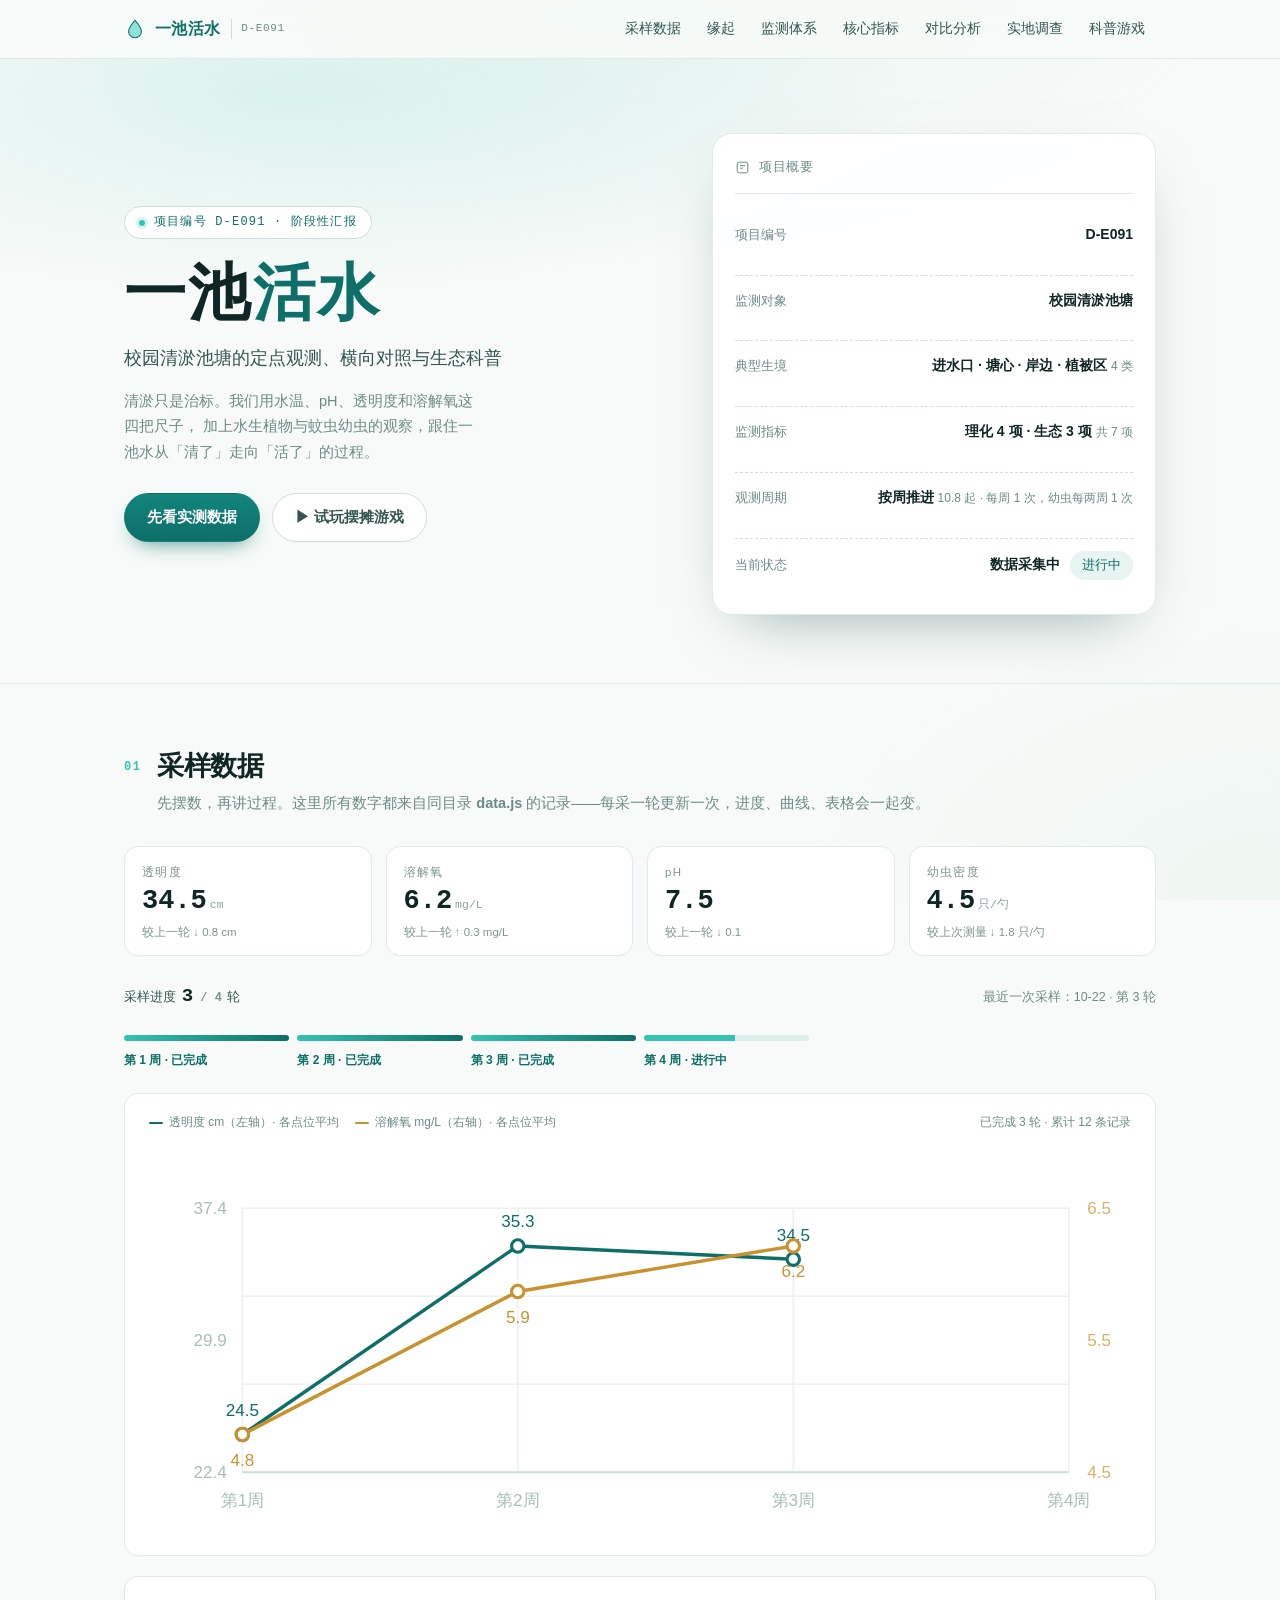
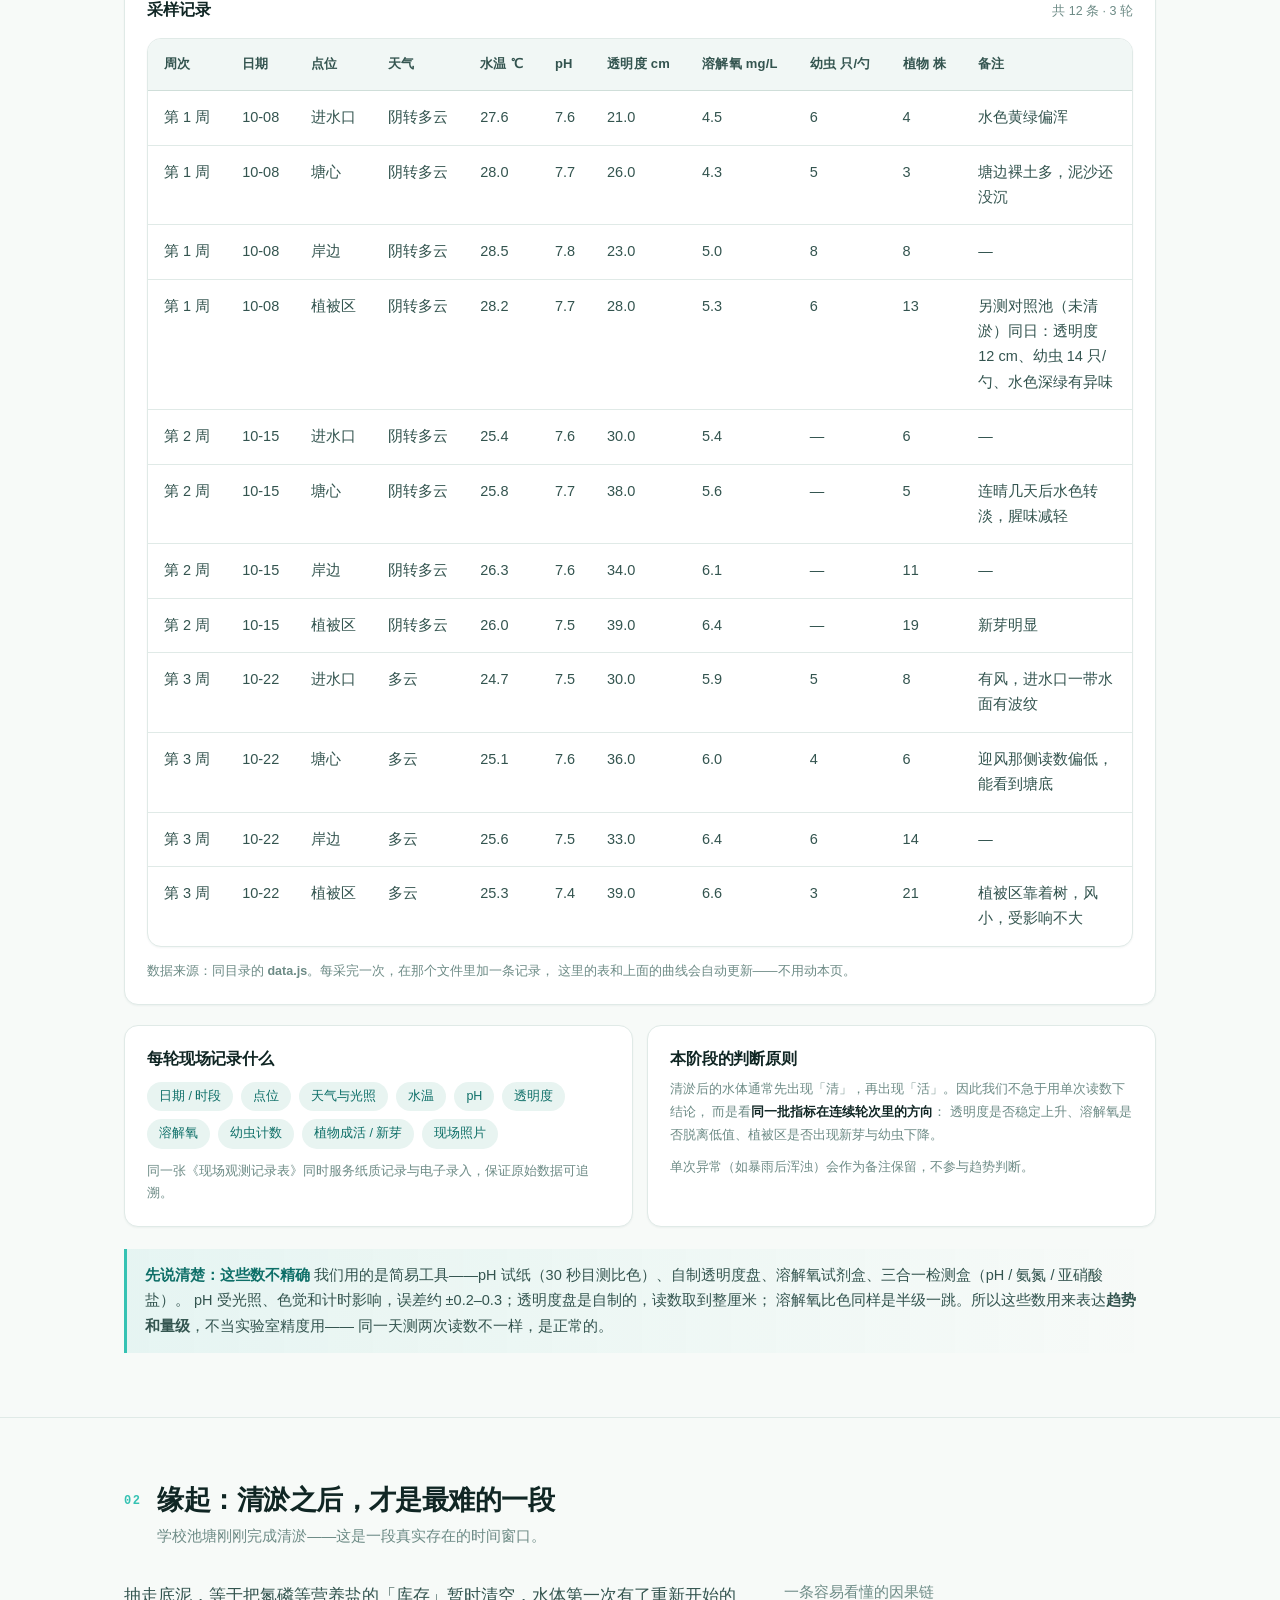
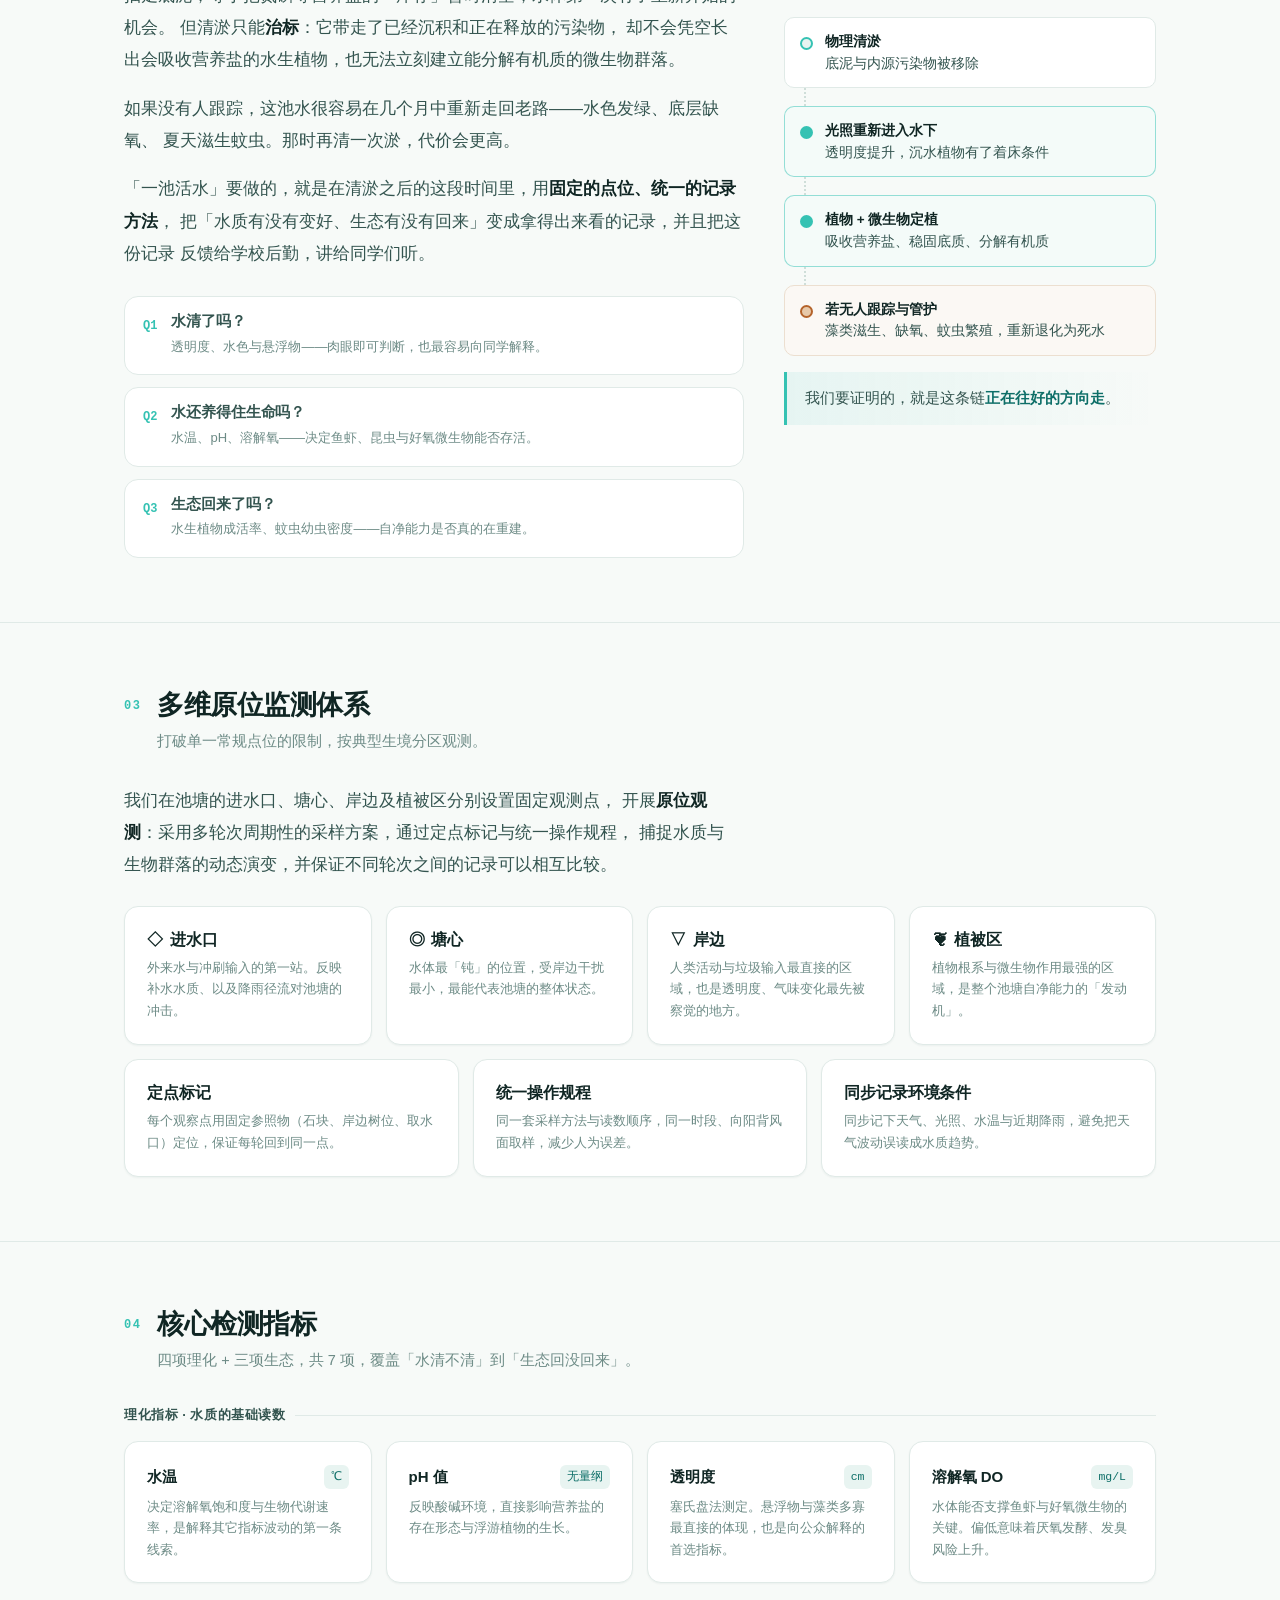
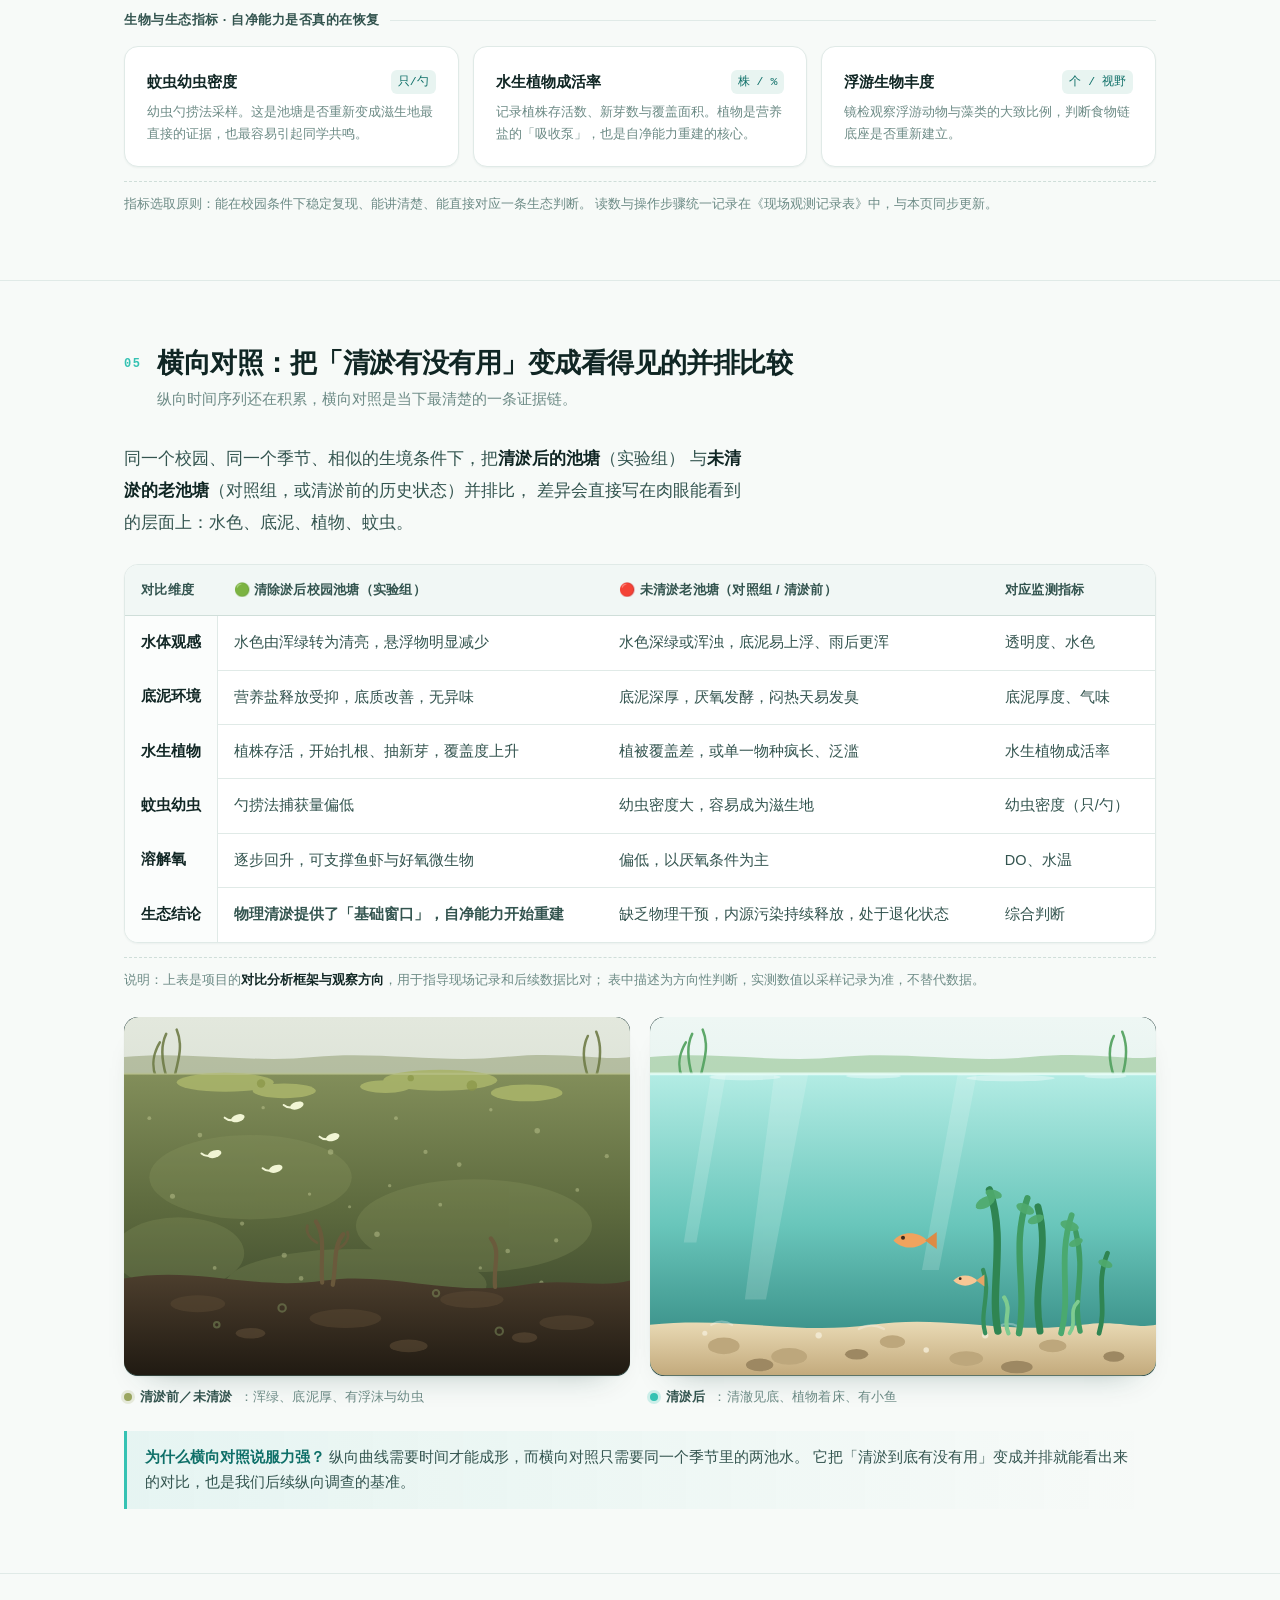
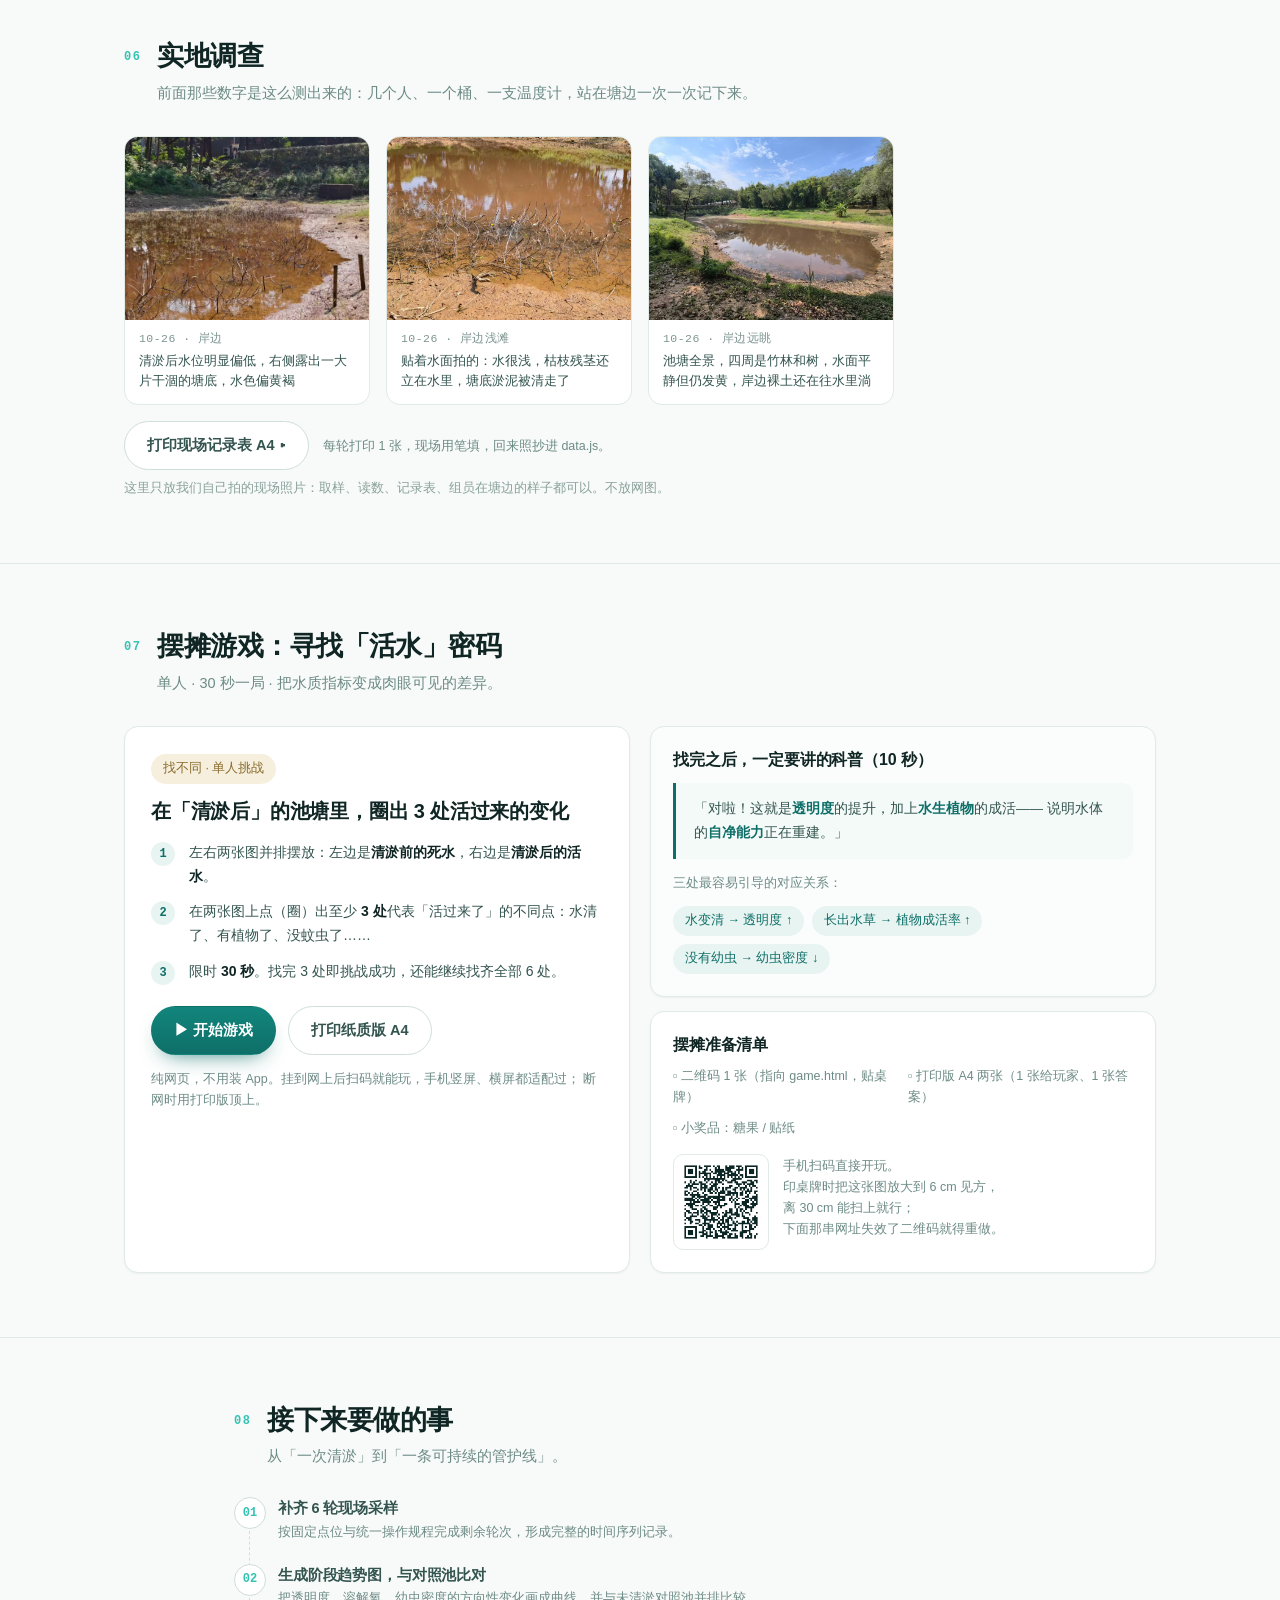
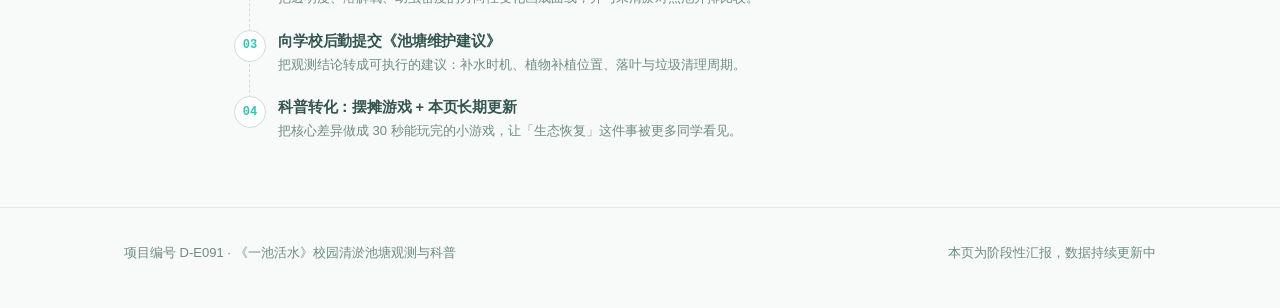
==== commit 7d1c2662: "feat: 三张现场照片入站、幼虫改为两周一次的落点、去掉风向术语、新增数据精度说明；补上摆摊桌牌 qr-card.html" ====
--- a/index.html
+++ b/index.html
@@ -306,7 +306,7 @@
         <dl class="row"><dt>监测对象</dt><dd>校园清淤池塘</dd></dl>
         <dl class="row"><dt>典型生境</dt><dd>进水口 · 塘心 · 岸边 · 植被区 <small>4 类</small></dd></dl>
         <dl class="row"><dt>监测指标</dt><dd>理化 4 项 · 生态 3 项 <small>共 7 项</small></dd></dl>
-        <dl class="row"><dt>观测周期</dt><dd>6 周 <small>9.28 – 11.8 · 每周一轮</small></dd></dl>
+        <dl class="row"><dt>观测周期</dt><dd>按周推进 <small>10.8 起 · 每周 1 次，幼虫每两周 1 次</small></dd></dl>
         <dl class="row"><dt>当前状态</dt><dd>数据采集中 <span class="chip" style="margin-left:6px">进行中</span></dd></dl>
       </aside>
     </div>
@@ -454,6 +454,14 @@
             单次异常（如暴雨后浑浊）会作为备注保留，不参与趋势判断。
           </p>
         </div>
+      </div>
+
+      <div class="callout" style="margin-top:22px">
+        <b>先说清楚：这些数不精确</b>
+        我们用的是简易工具——pH 试纸（30 秒目测比色）、自制透明度盘、溶解氧试剂盒、三合一检测盒（pH / 氨氮 / 亚硝酸盐）。
+        pH 受光照、色觉和计时影响，误差约 ±0.2–0.3；透明度盘是自制的，读数取到整厘米；
+        溶解氧比色同样是半级一跳。所以这些数用来表达<strong>趋势和量级</strong>，不当实验室精度用——
+        同一天测两次读数不一样，是正常的。
       </div>
     </div>
   </section>
@@ -914,12 +922,13 @@
     var s = v.toFixed(dec || 0);
     return dec ? s.replace(/\.0+$/, '') : s;
   }
-  function dText(cur, old, unit, dec) {
+  function dText(cur, old, unit, dec, gap) {
     if (cur === null) { return '本轮未测'; }
     if (old === null) { return '首轮读数 · 无可比轮次'; }
+    var far = (gap || 1) > 1;
     var dif = cur - old;
-    if (Math.abs(dif) < Math.pow(10, -dec) / 2) { return '与上一轮持平'; }
-    return '较上一轮 ' + (dif > 0 ? '↑ ' : '↓ ') + fN(Math.abs(dif), dec) + (unit ? ' ' + unit : '');
+    if (Math.abs(dif) < Math.pow(10, -dec) / 2) { return far ? '与上次测量持平' : '与上一轮持平'; }
+    return (far ? '较上次测量 ' : '较上一轮 ') + (dif > 0 ? '↑ ' : '↓ ') + fN(Math.abs(dif), dec) + (unit ? ' ' + unit : '');
   }
   /* 幼虫每两周才测一次，遇到「本轮没测」要往前找最近一次真正测到的轮次，
      否则卡片会空成「—」，看起来像忘了填。 */
@@ -939,15 +948,15 @@
       if (de) { de.textContent = '暂无记录'; }
       return;
     }
-    var old = null;
+    var old = null, oldI = -1;
     for (var j = hit.i - 1; j >= 0; j--) {
       var t = avgOf(rounds[j].rows, key);
-      if (t !== null) { old = t; break; }
+      if (t !== null) { old = t; oldI = j; break; }
     }
     var isLast = (hit.i === rounds.length - 1);
     if (ve) { ve.innerHTML = fN(hit.v, dec) + (unit ? '<small>' + unit + '</small>' : ''); }
     if (de) {
-      de.textContent = isLast ? dText(hit.v, old, unit, dec)
+      de.textContent = isLast ? dText(hit.v, old, unit, dec, hit.i - oldI)
                               : '最近测于 ' + hit.round.date + ' · 本轮未测';
     }
   }
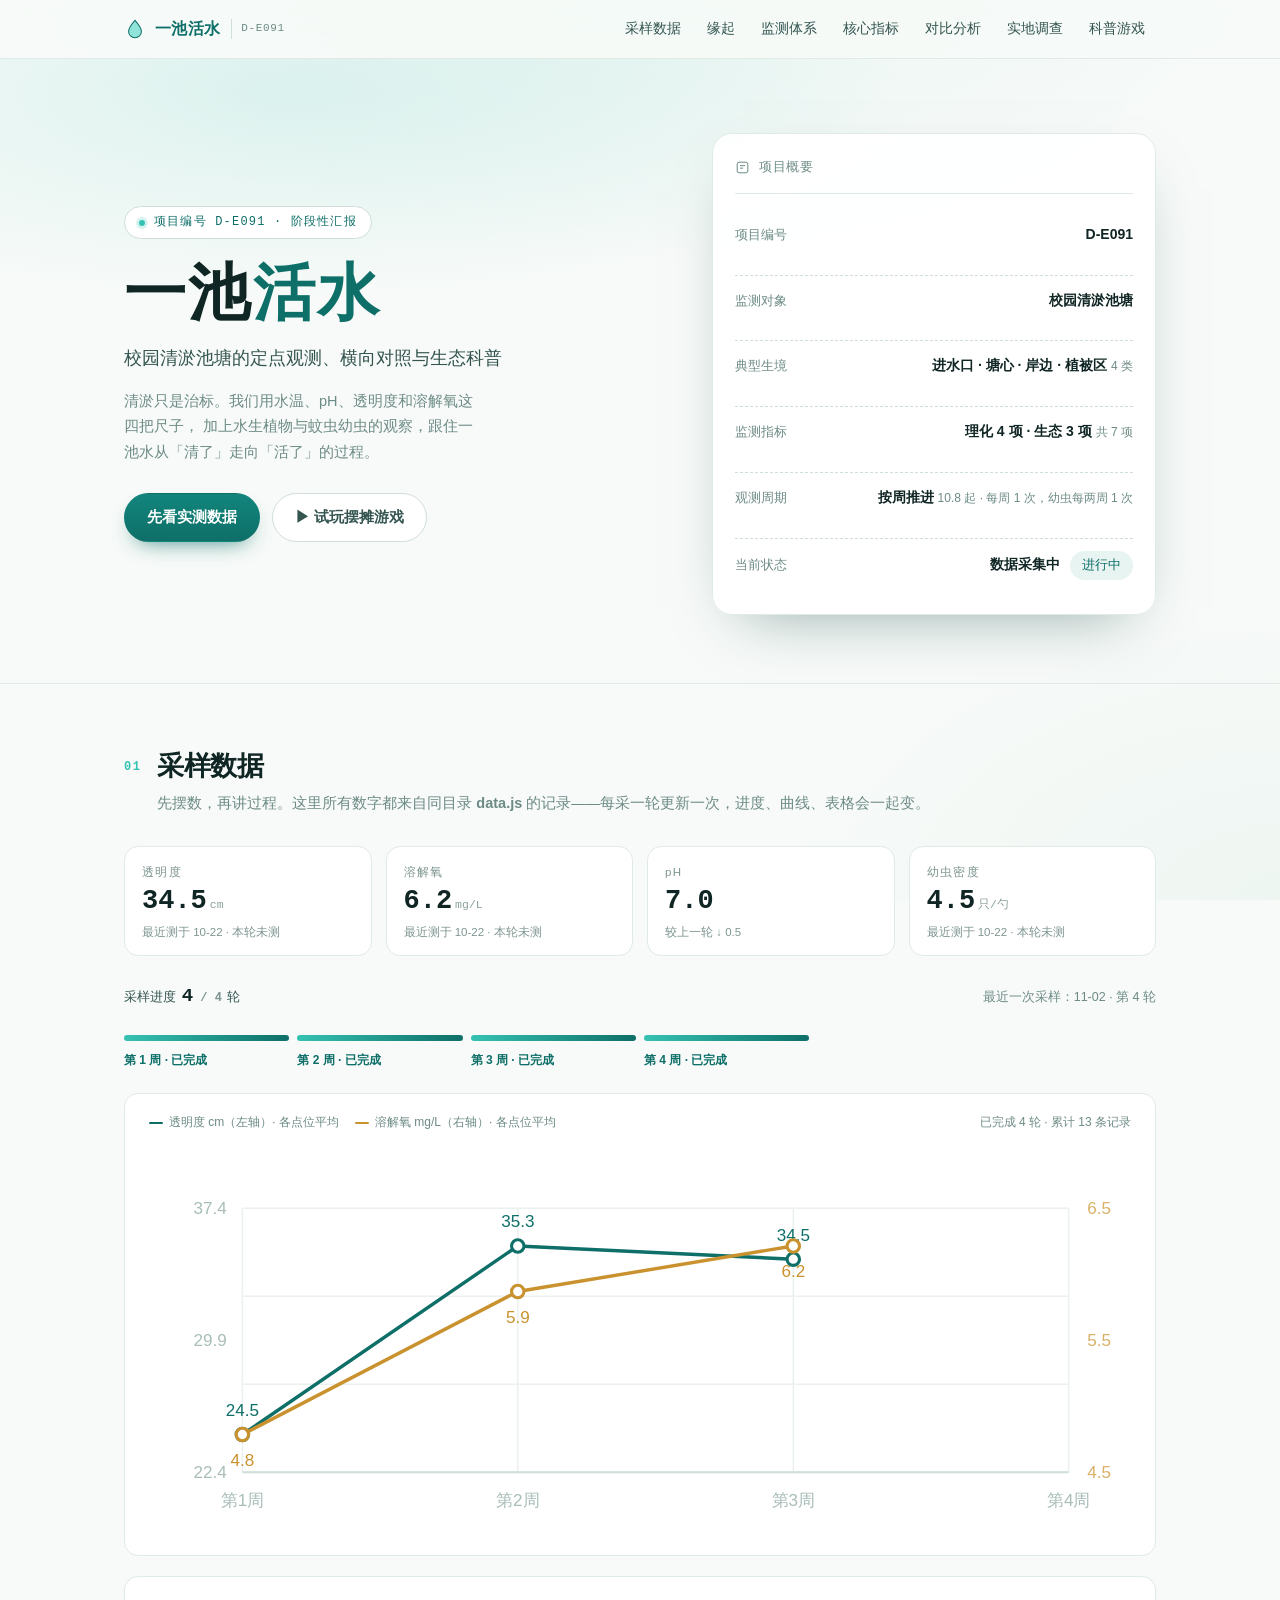
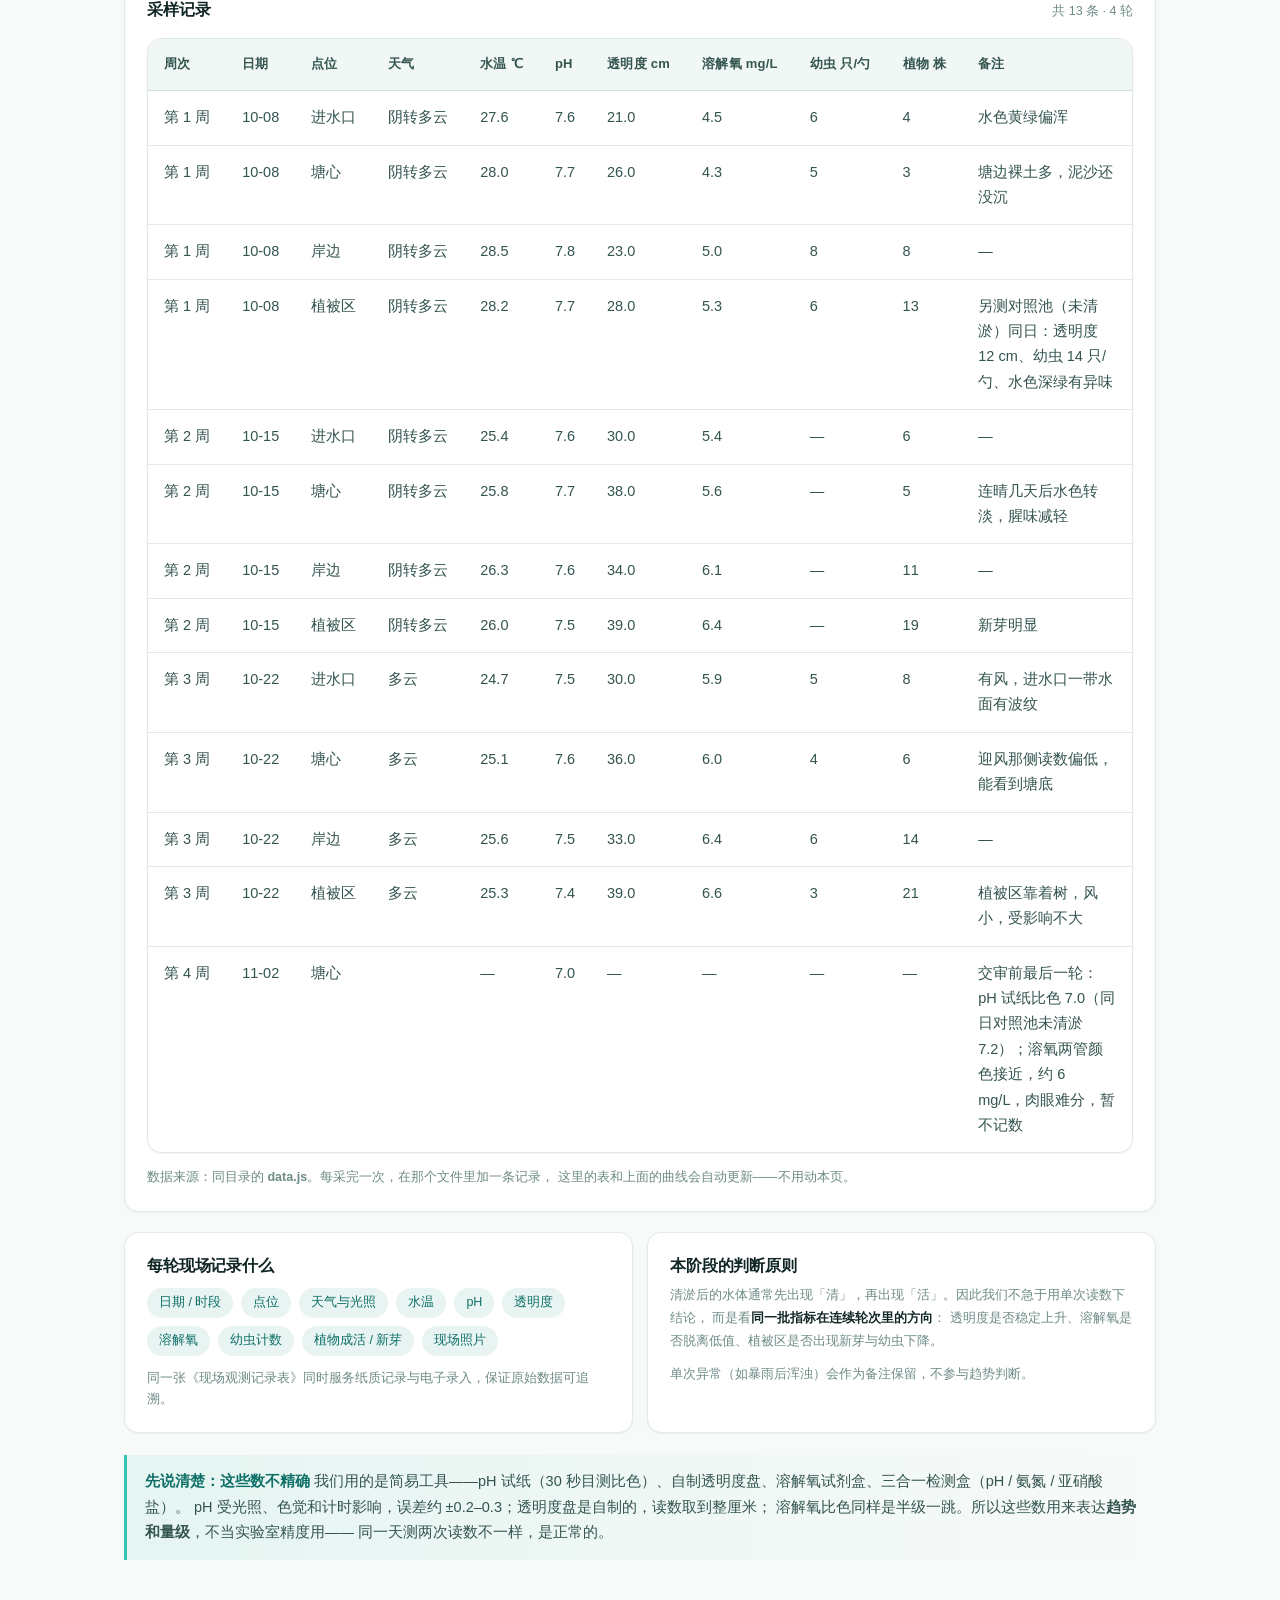
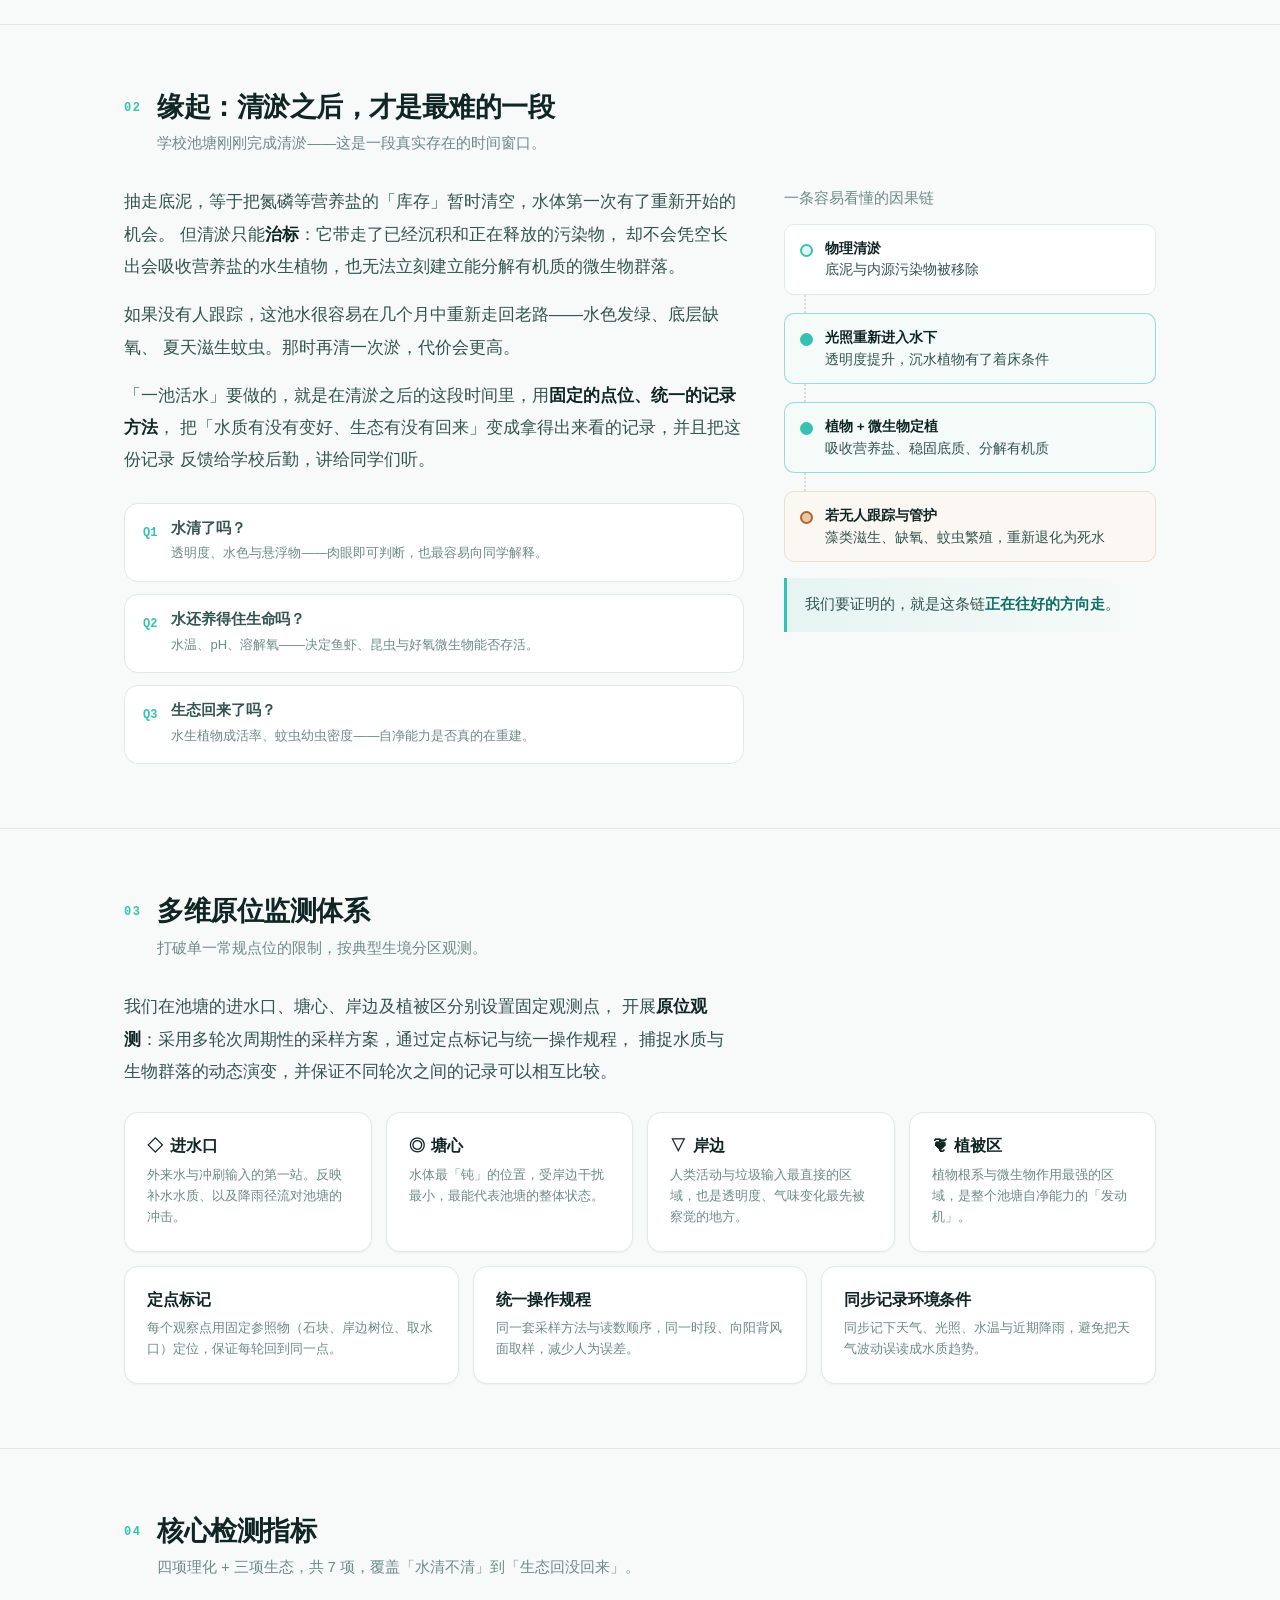
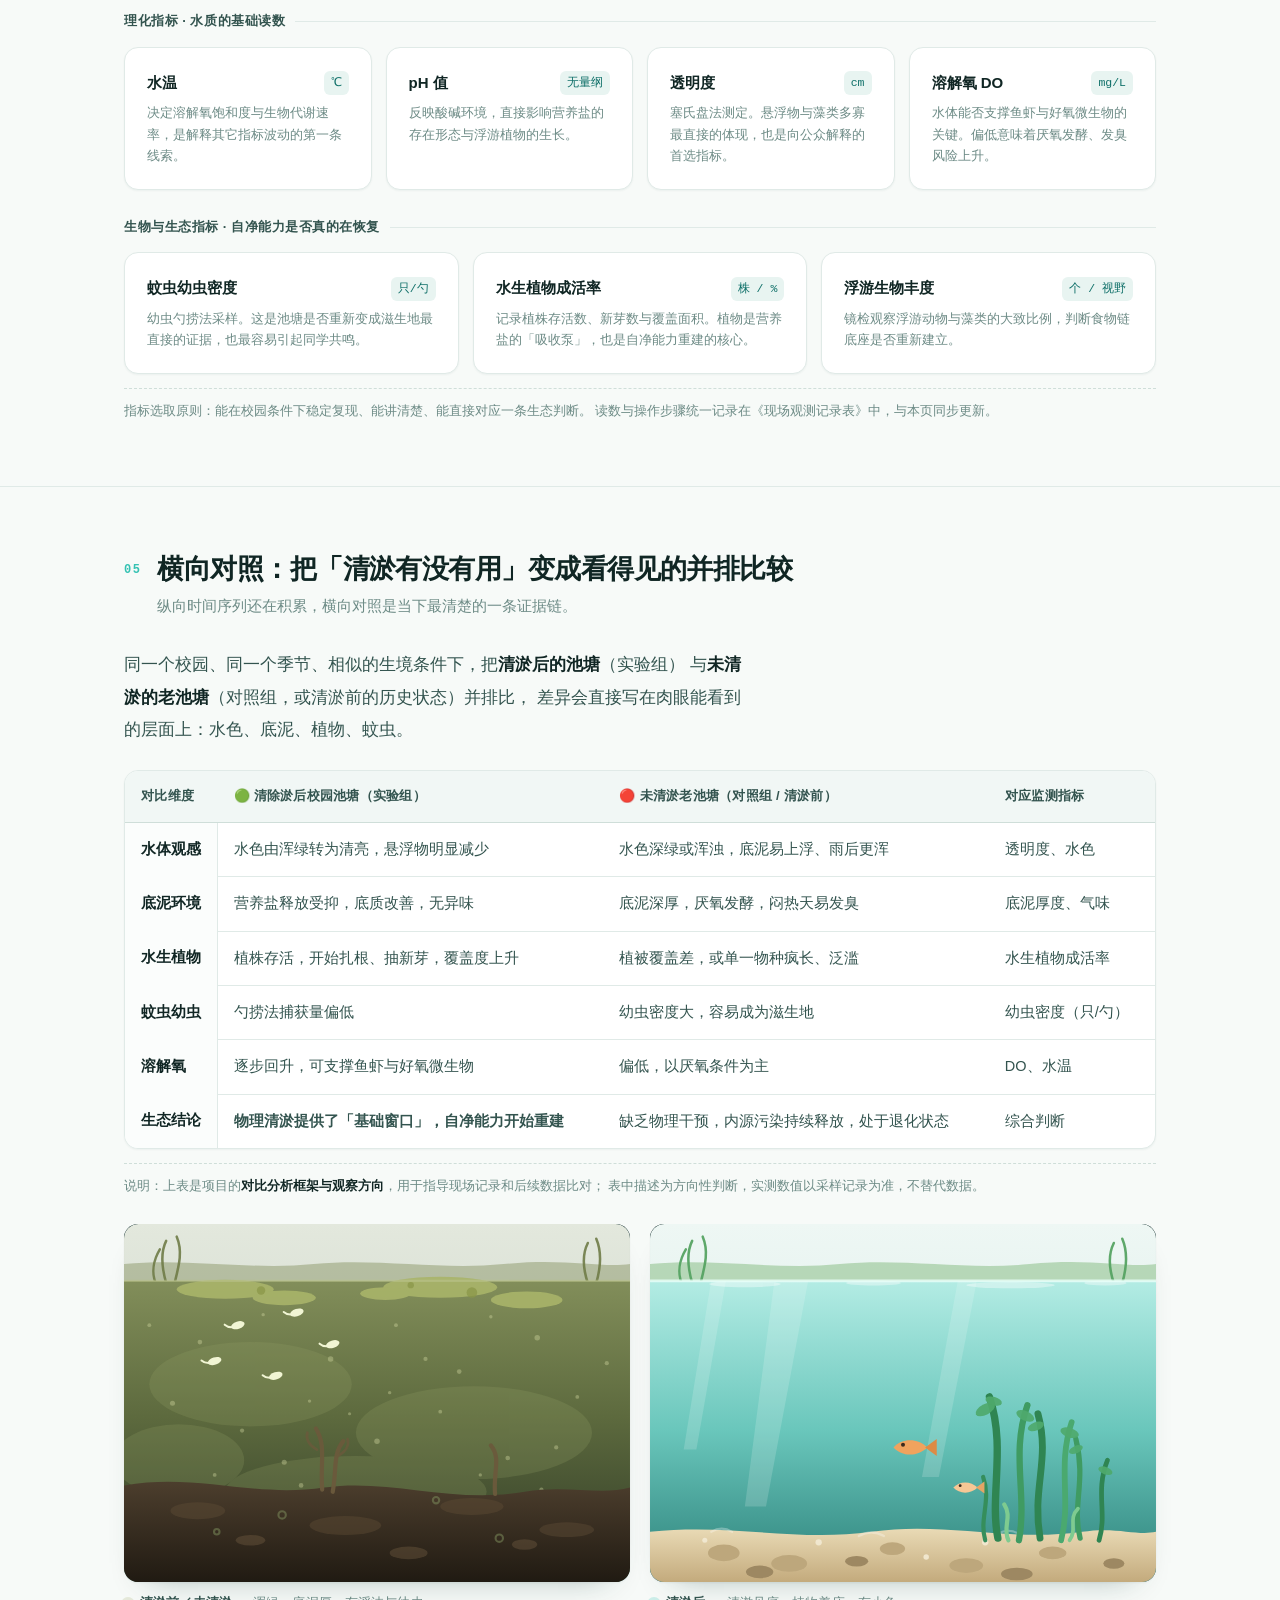
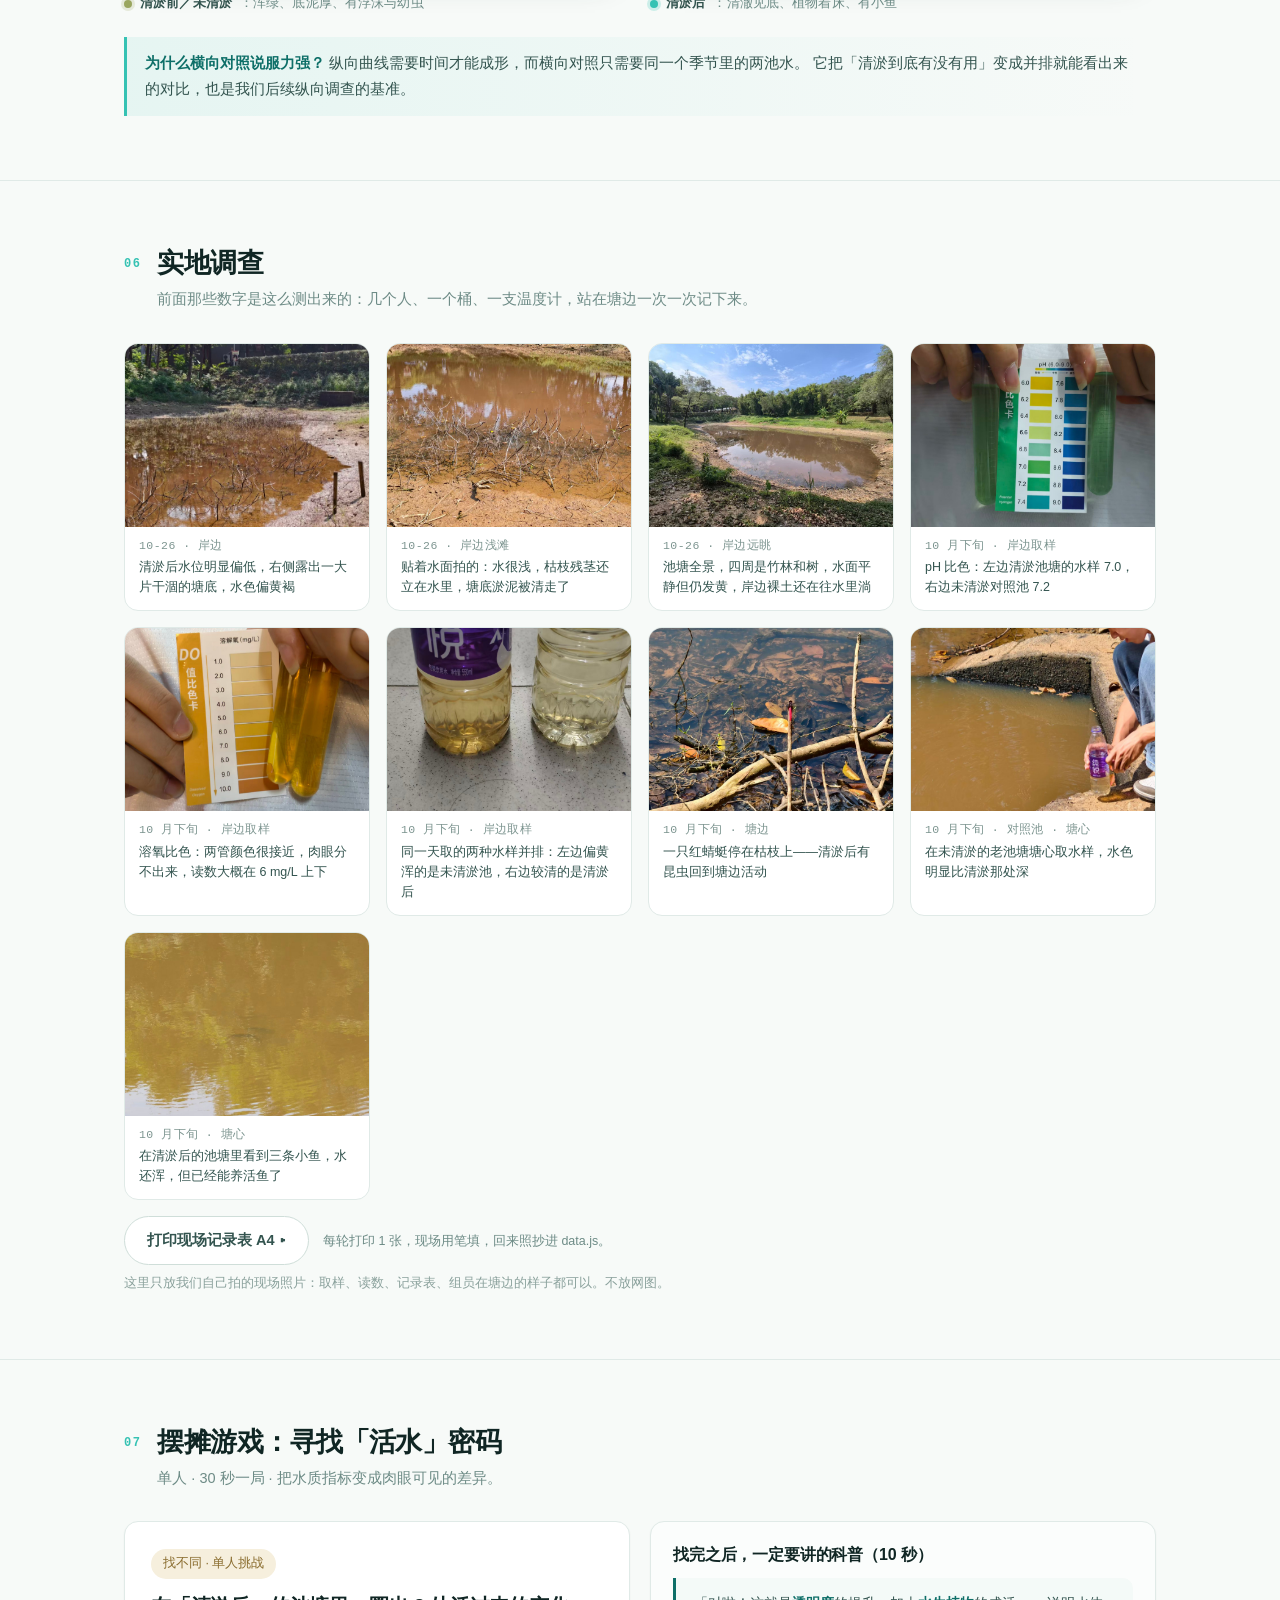
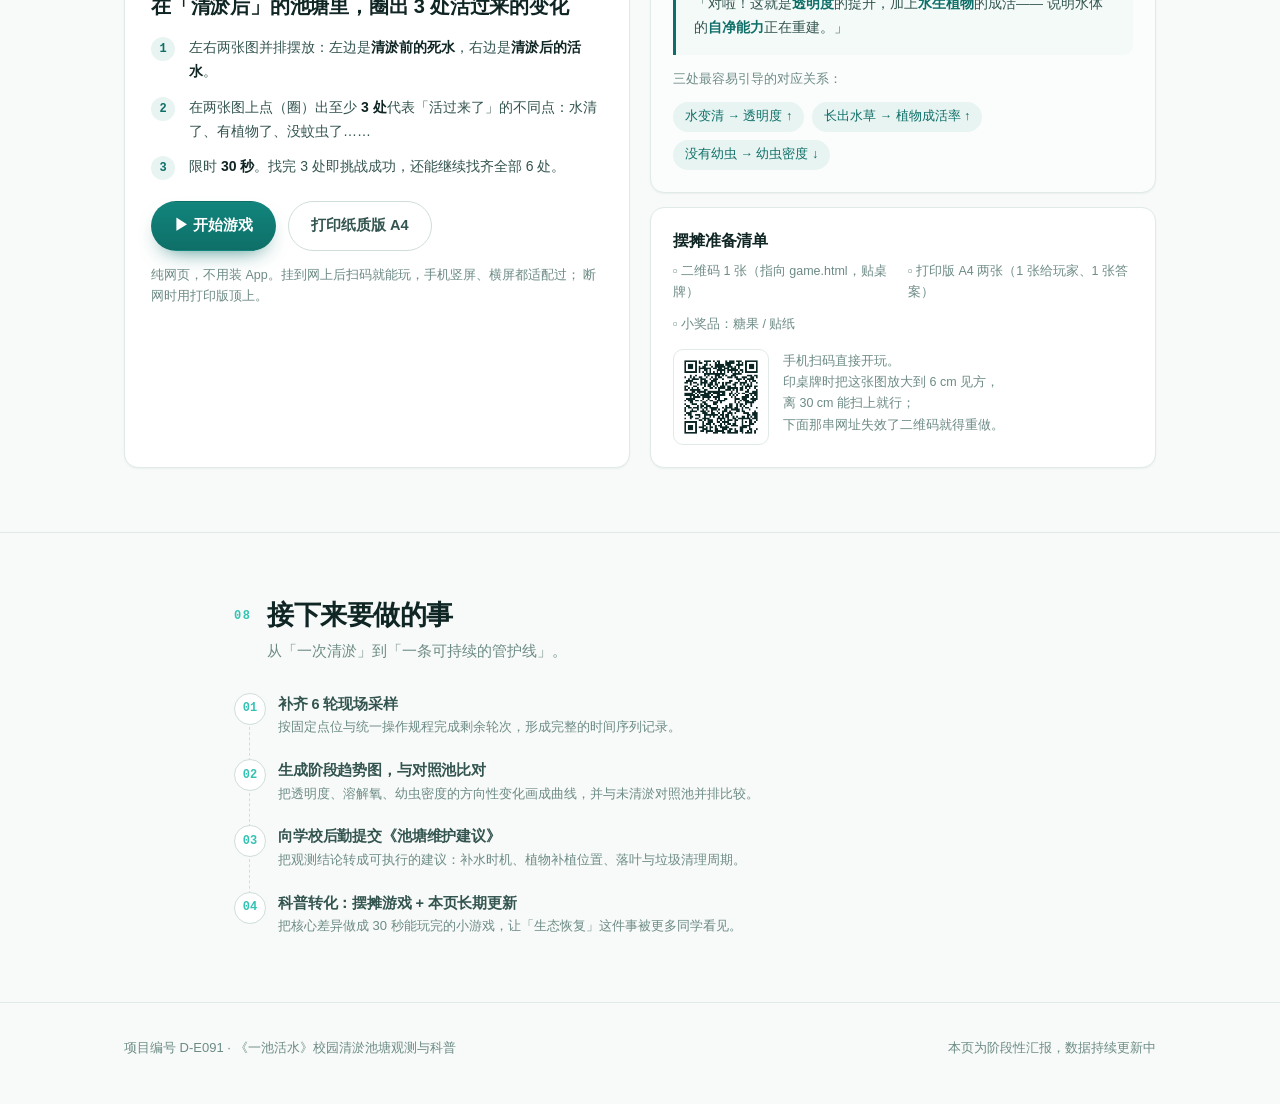
==== commit 3f5fc826: "feat: 数据更新到 11-02（第 4 轮 pH + 对照池 7.2），新增 6 张现场照片（pH/溶氧比色、水样对比、蜻蜓、对照池取样、小鱼）；pH 读数保留一位小数" ====
--- a/index.html
+++ b/index.html
@@ -954,7 +954,9 @@
       if (t !== null) { old = t; oldI = j; break; }
     }
     var isLast = (hit.i === rounds.length - 1);
-    if (ve) { ve.innerHTML = fN(hit.v, dec) + (unit ? '<small>' + unit + '</small>' : ''); }
+    /* pH 习惯上写成 7.0，不能像 45 cm 那样把末尾的 .0 抹掉 */
+    var shown = (dec && key === 'pH') ? hit.v.toFixed(1) : fN(hit.v, dec);
+    if (ve) { ve.innerHTML = shown + (unit ? '<small>' + unit + '</small>' : ''); }
     if (de) {
       de.textContent = isLast ? dText(hit.v, old, unit, dec, hit.i - oldI)
                               : '最近测于 ' + hit.round.date + ' · 本轮未测';
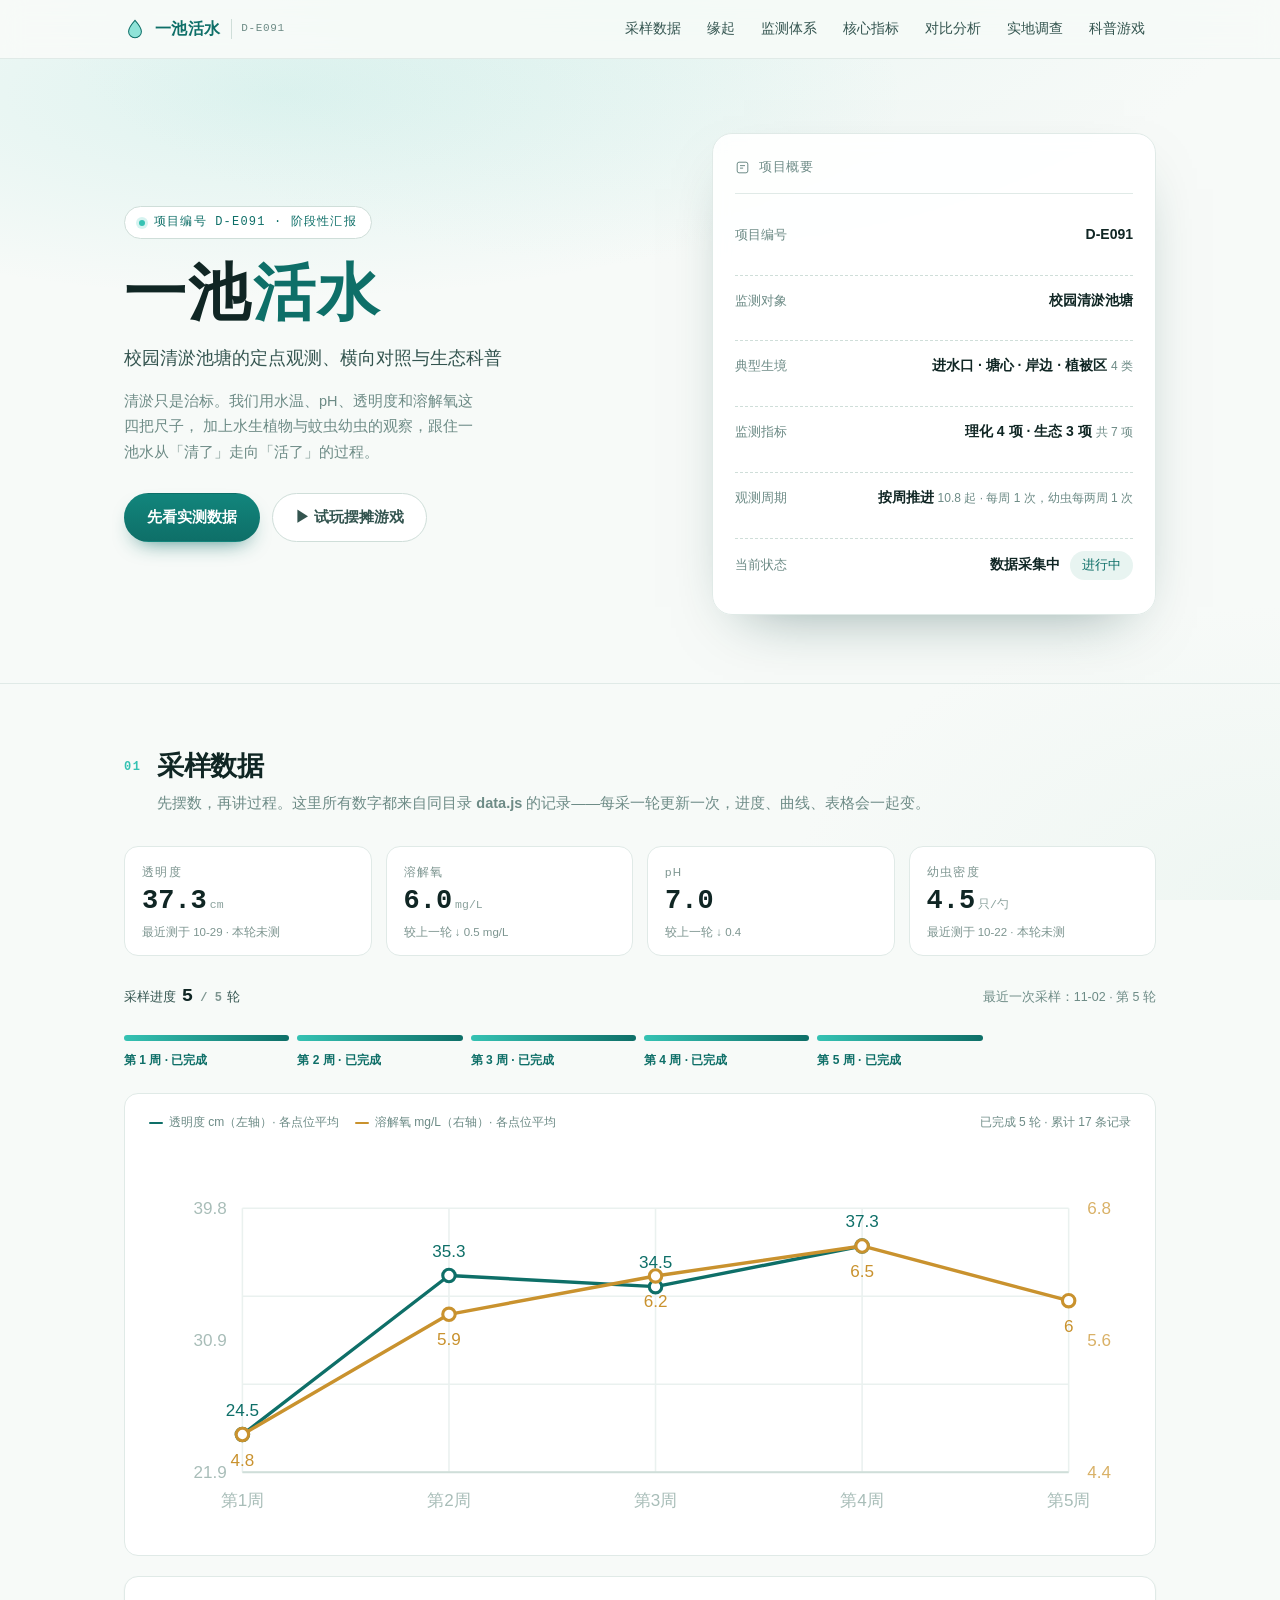
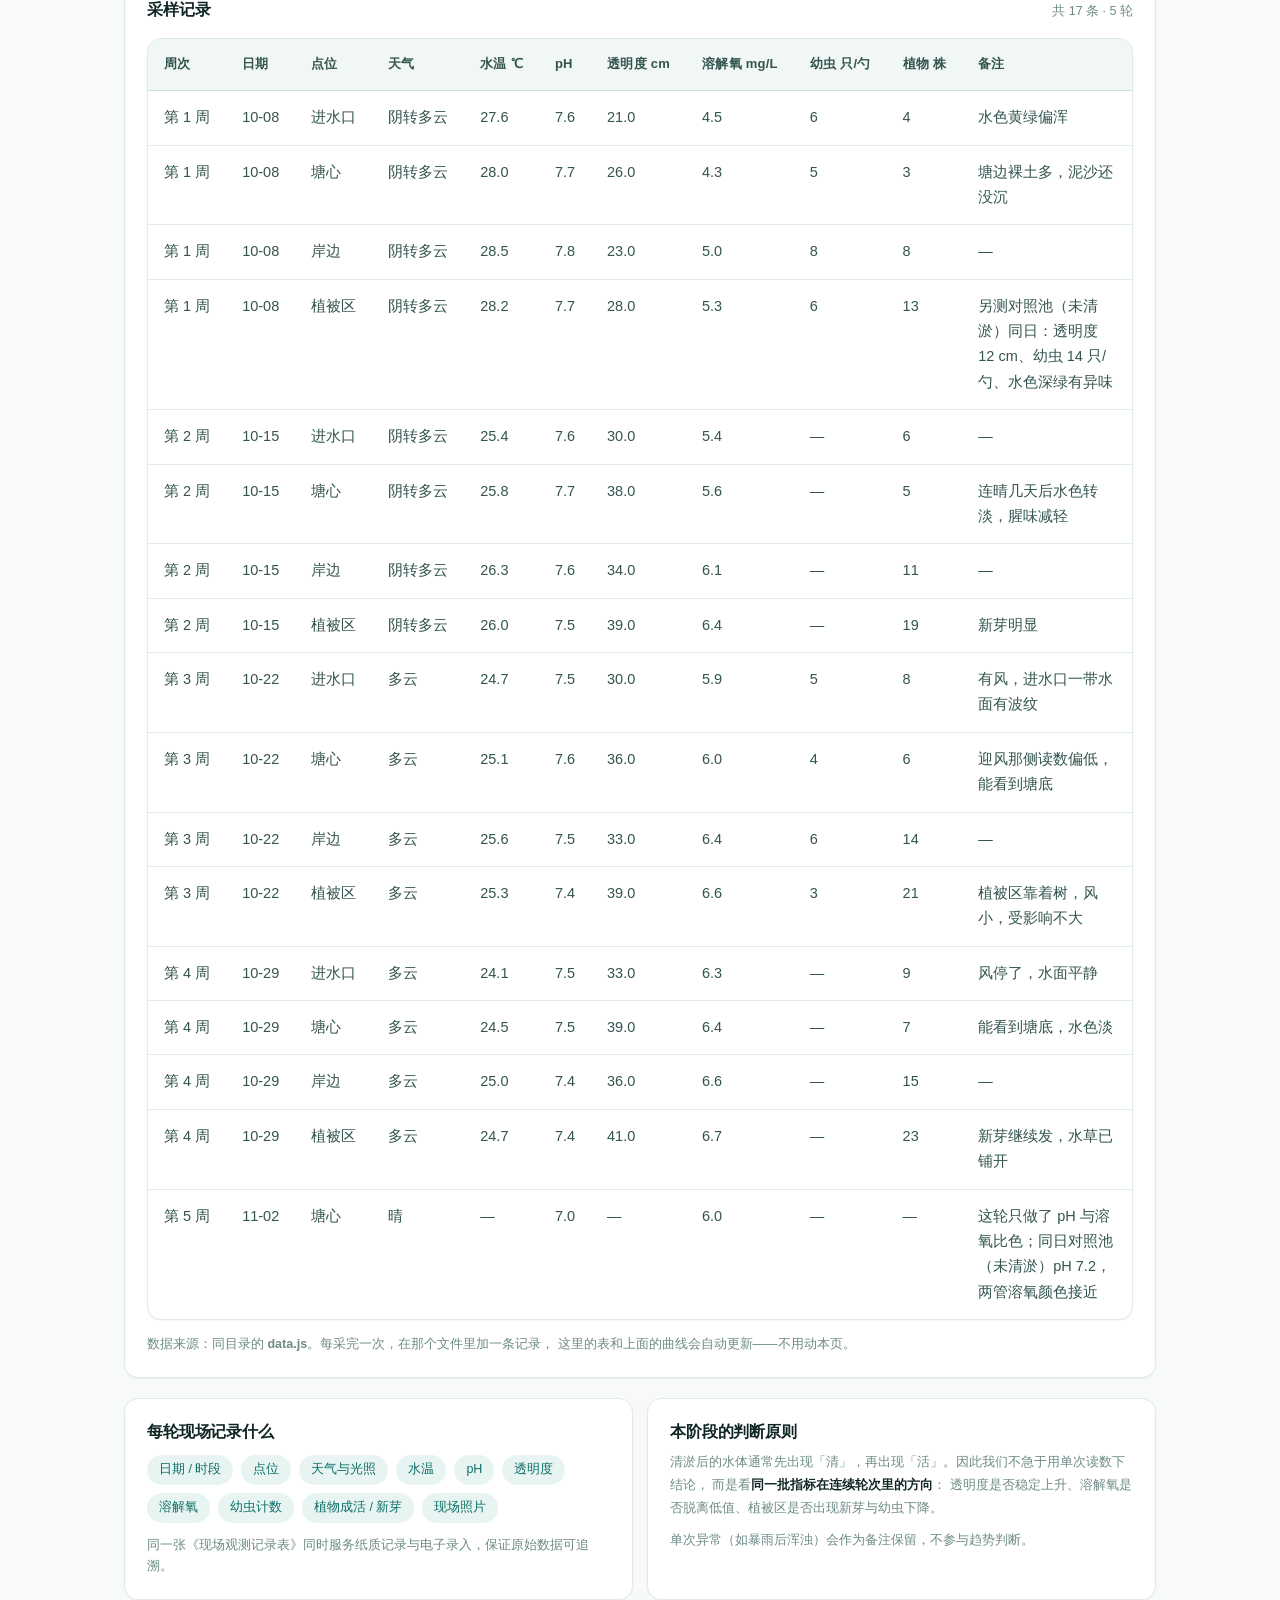
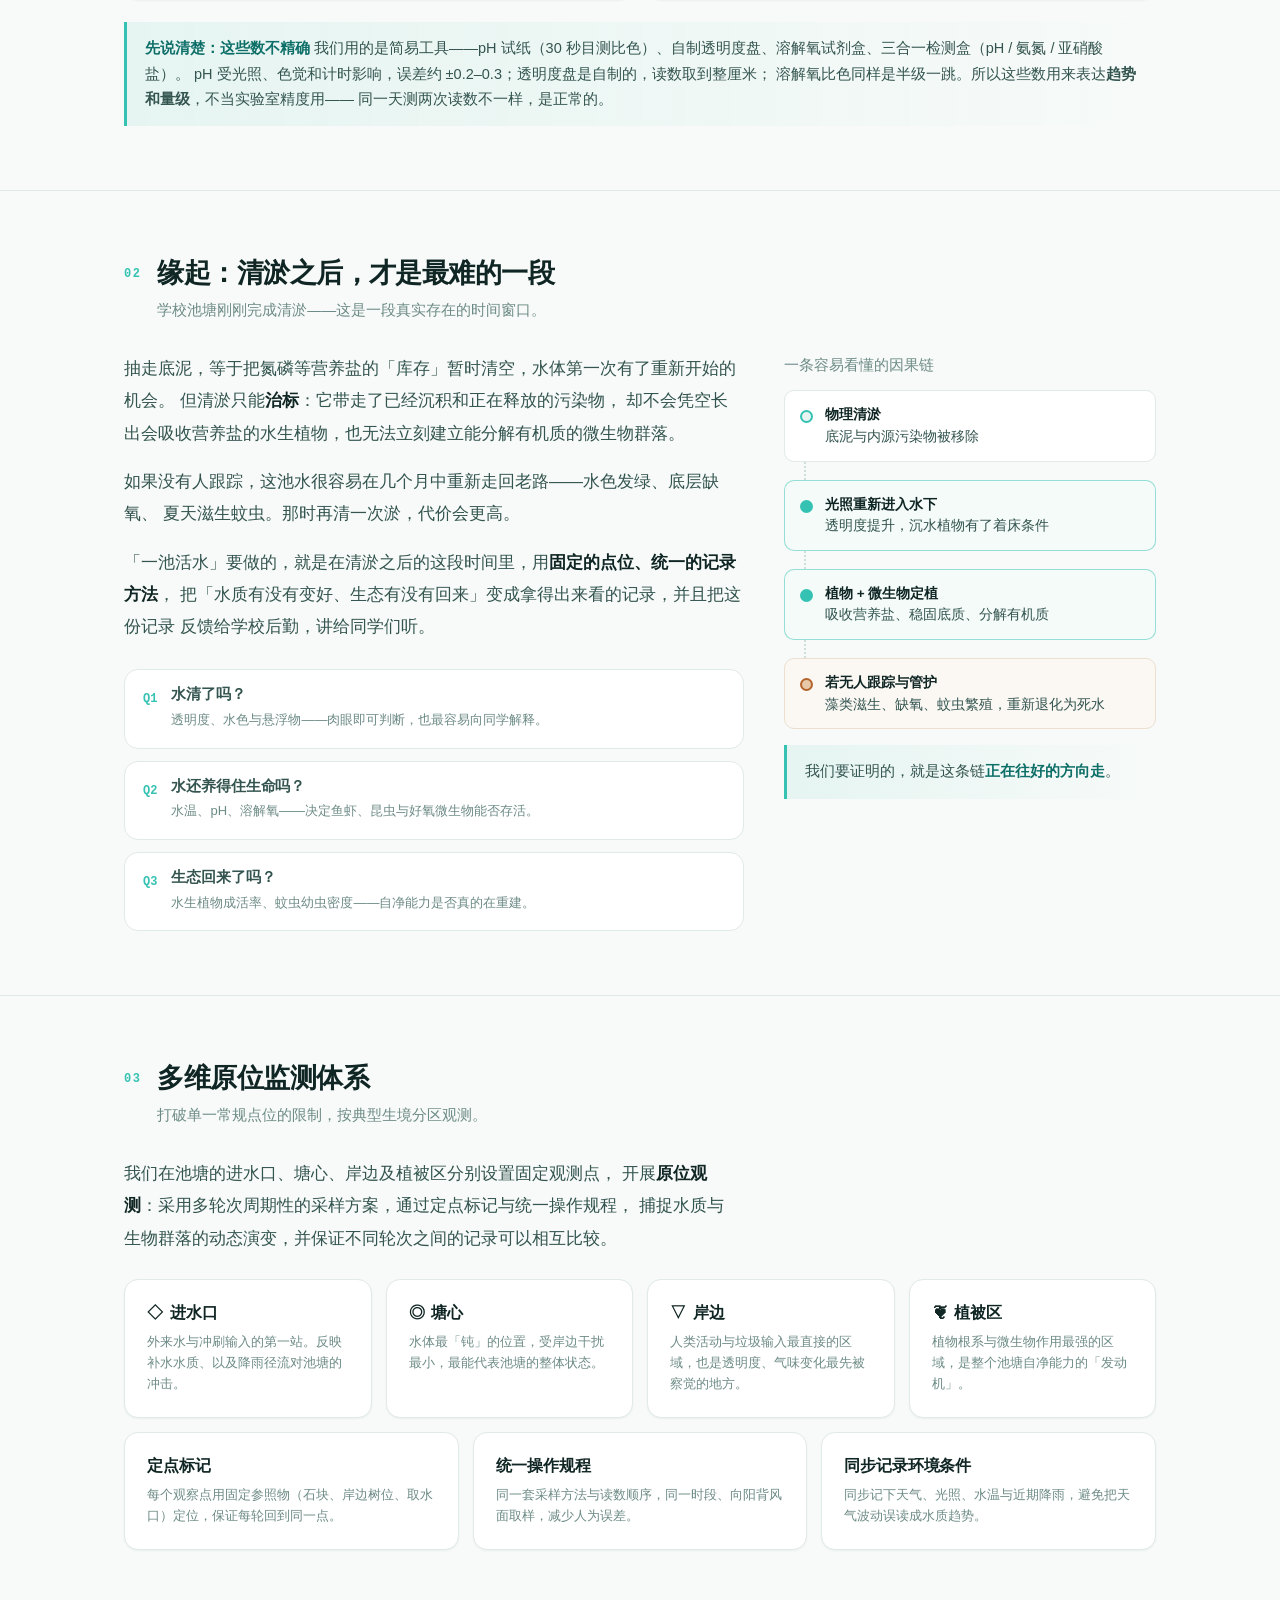
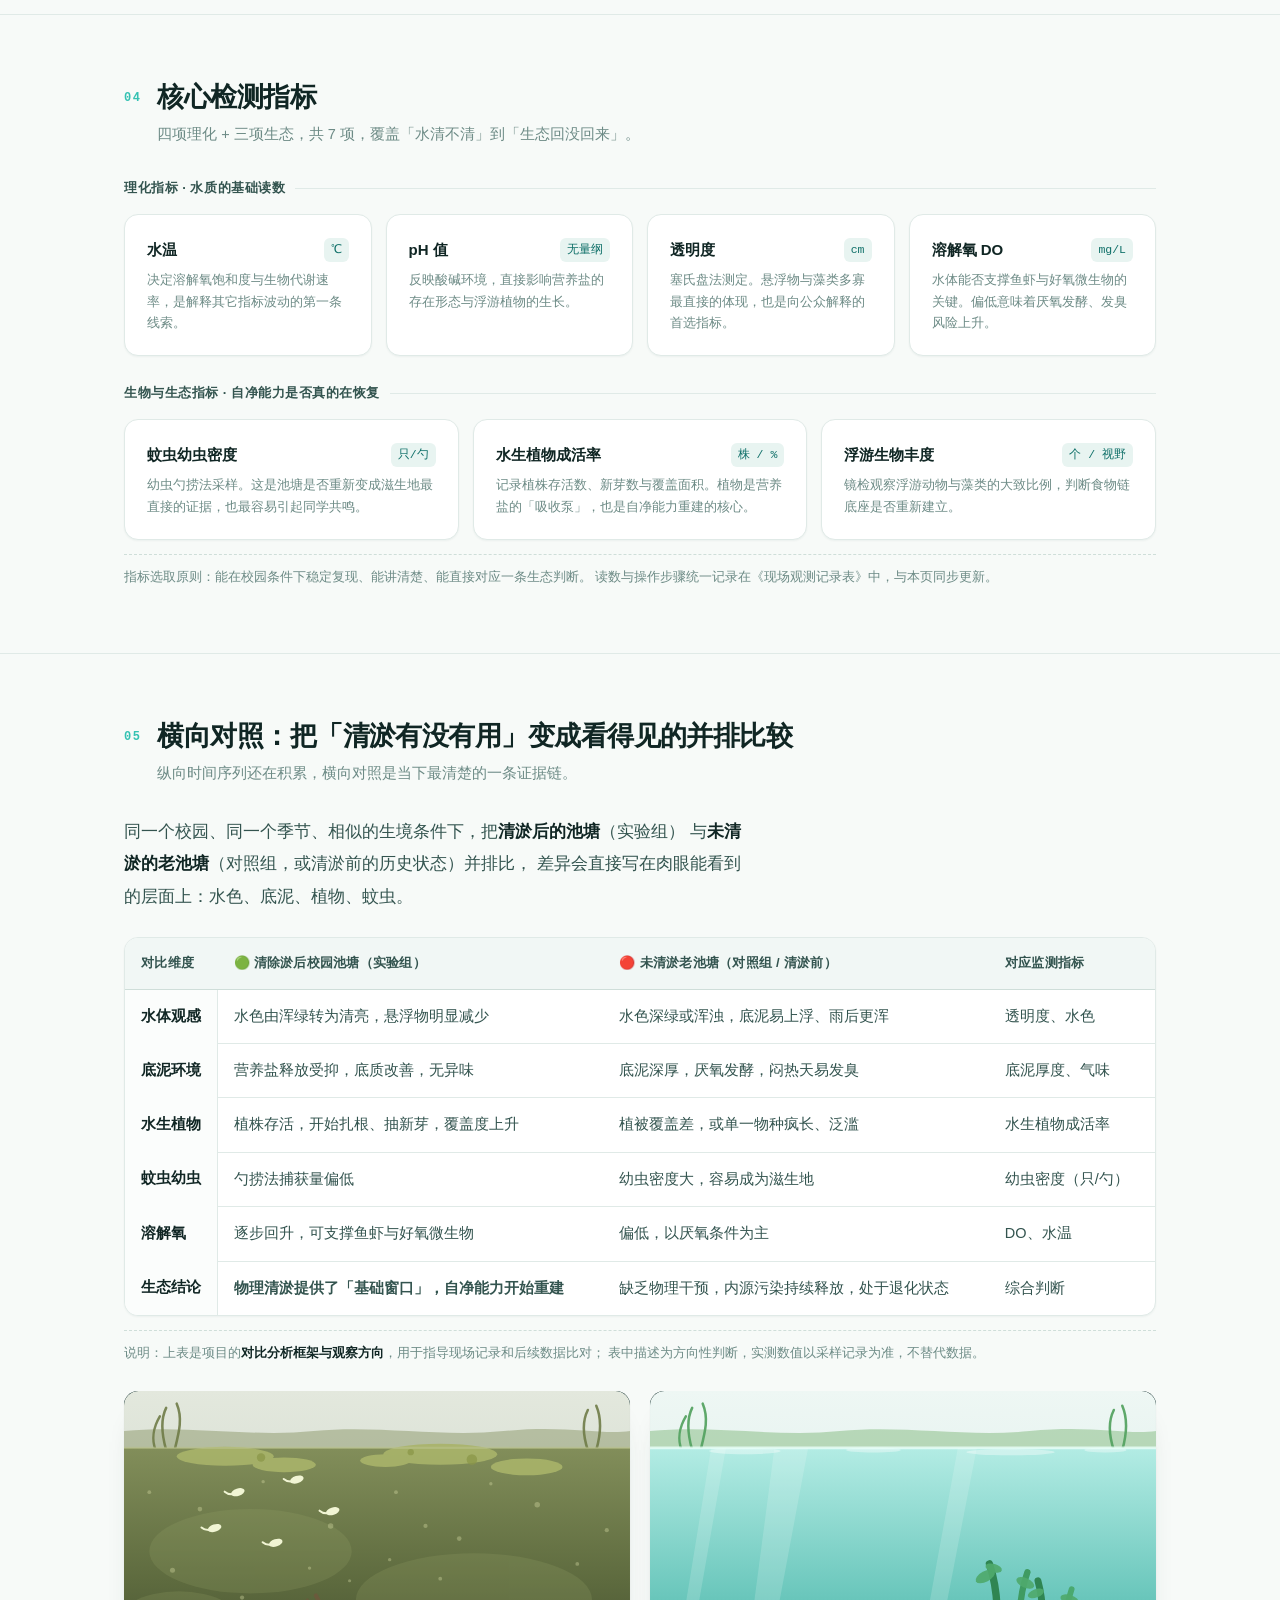
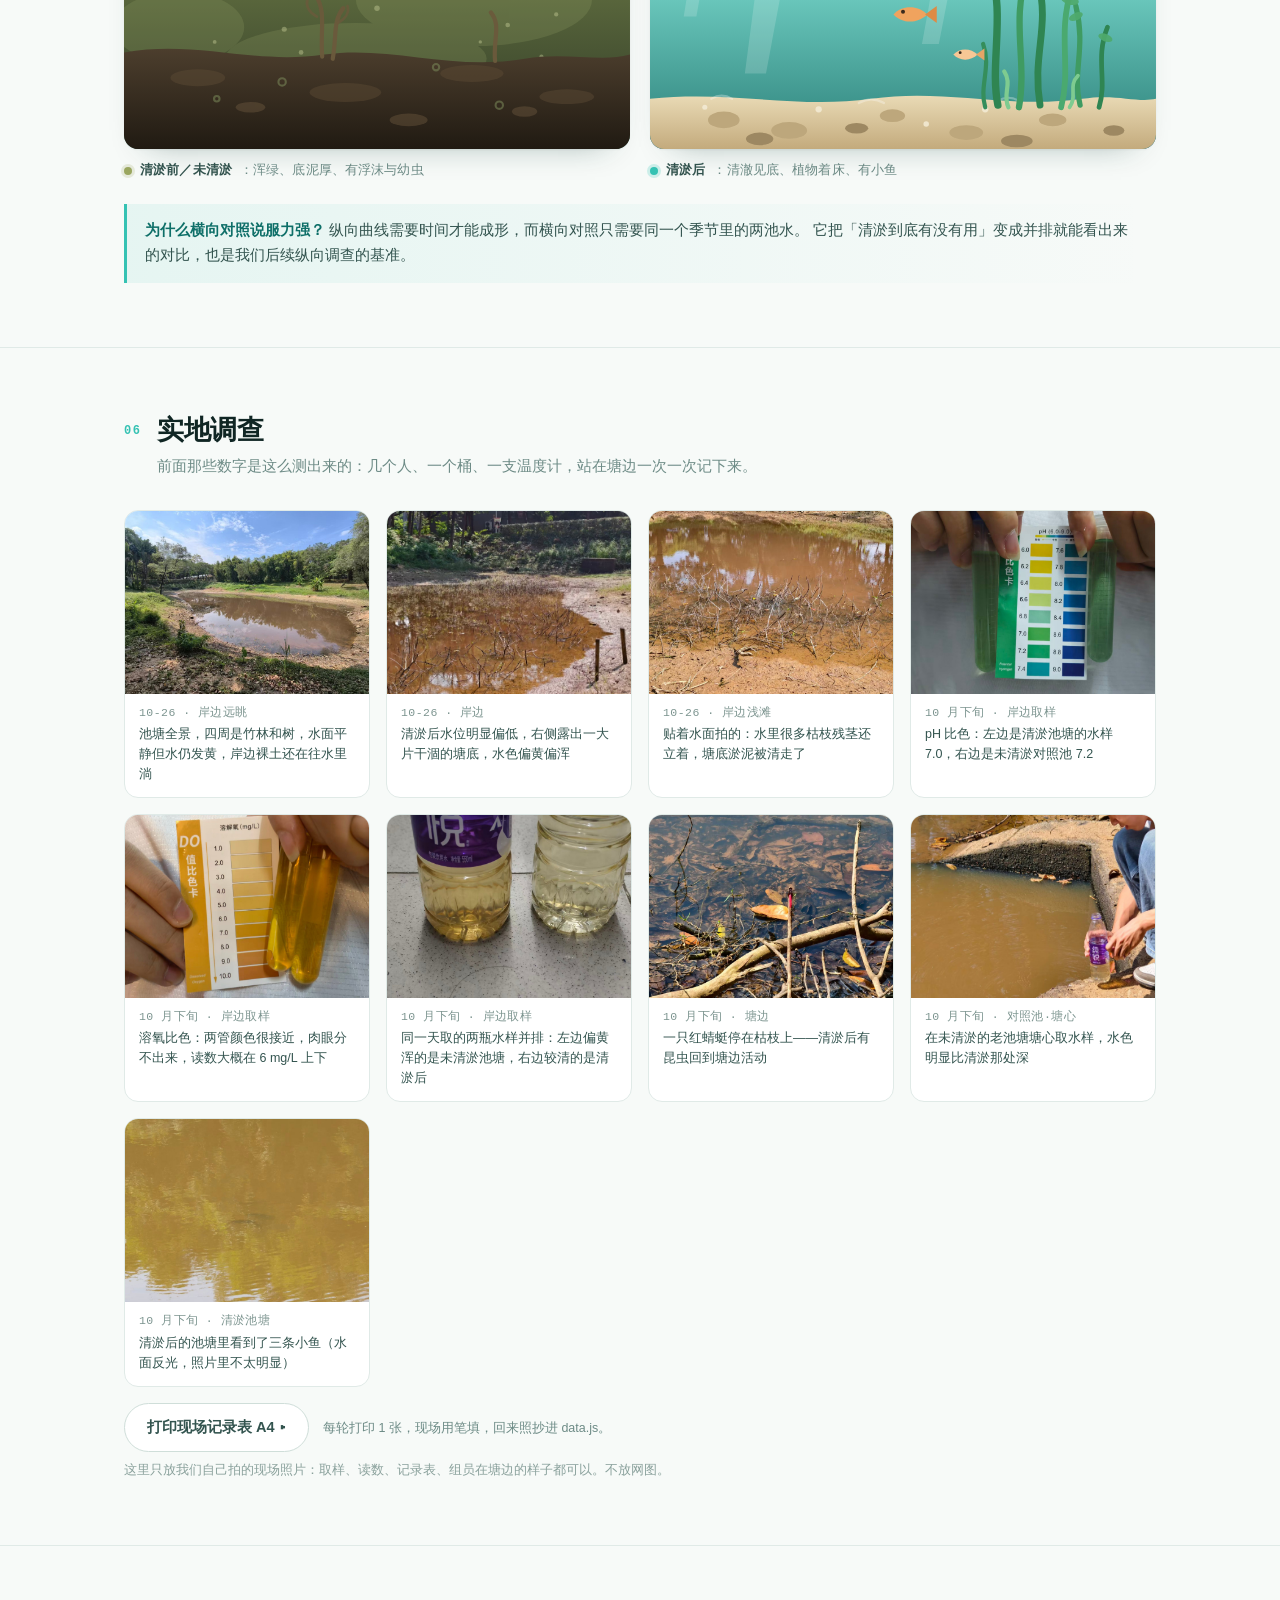
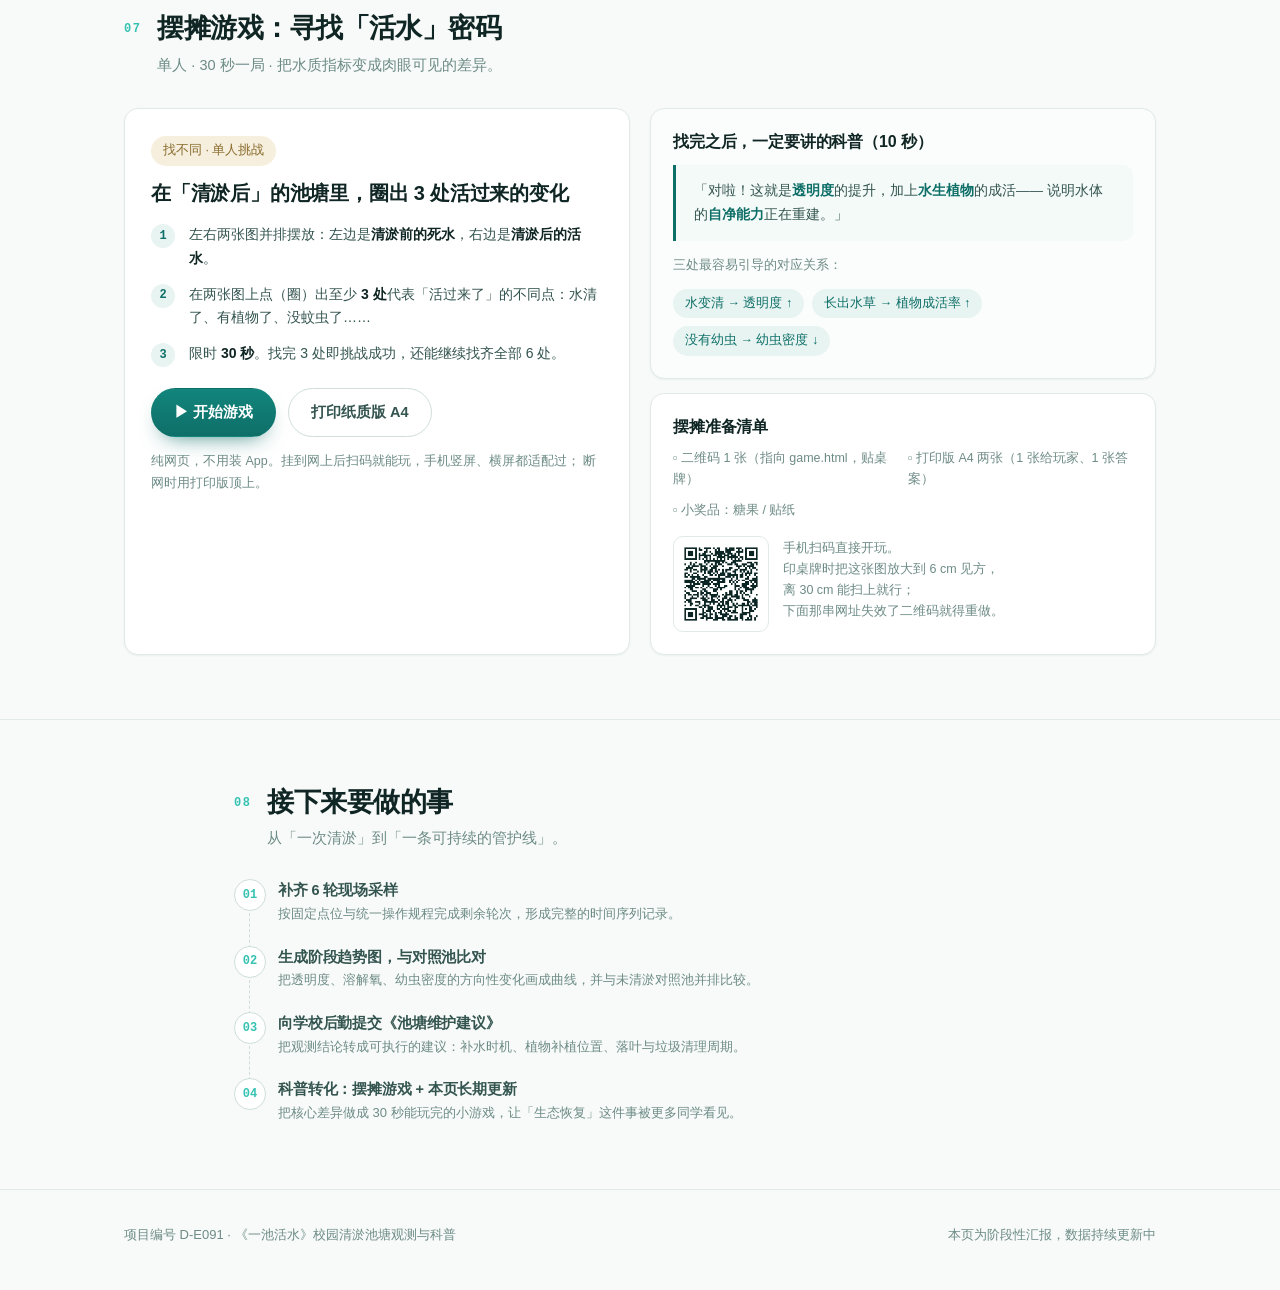
==== commit 26908f83: "data: 补齐 10-29 第 4 轮与 11-02 溶氧读数（共 5 轮 17 条）；清理页面里的开发注释" ====
--- a/index.html
+++ b/index.html
@@ -7,7 +7,6 @@
 <meta name="description" content="一池活水：校园清淤池塘的定点监测、横向对照分析与生态科普。项目编号 D-E091。">
 <link rel="stylesheet" href="assets/base.css">
 <style>
-  /* ------------------------------------------------------------ 首屏 */
   .hero { position: relative; overflow: hidden; padding: 74px 0 68px; }
   .hero::before {
     content: ""; position: absolute; inset: -10% -20% auto -20%; height: 78%;
@@ -57,7 +56,6 @@
   .brief dd { margin: 0; text-align: right; font-size: 14px; font-weight: 600; color: var(--ink); }
   .brief dd small { font-weight: 500; color: var(--muted); font-size: 12px; }
 
-  /* ------------------------------------------------------------ 缘起 */
   .origin { display: grid; grid-template-columns: 1.25fr .75fr; gap: 40px; align-items: start; }
   .origin p + p { margin-top: 16px; }
 
@@ -91,7 +89,6 @@
   .q3__item h4 { font-size: 14.5px; }
   .q3__item p { font-size: 13px; color: var(--muted); margin-top: 3px; }
 
-  /* ------------------------------------------------------------ 指标 */
   .idx-card { display: flex; flex-direction: column; gap: 6px; }
   .idx-card .ch { display: flex; align-items: center; justify-content: space-between; gap: 10px; }
   .idx-card .ch b { font-size: 15px; }
@@ -106,10 +103,8 @@
   }
   .group-label::after { content: ""; flex: 1; height: 1px; background: var(--line); }
 
-  /* ------------------------------------------------------------ 对比 */
   .pair { display: grid; grid-template-columns: 1fr 1fr; gap: 20px; margin-top: 26px; }
 
-  /* ------------------------------------------------------------ 进度 */
   .stats { display: grid; grid-template-columns: repeat(4, minmax(0, 1fr)); gap: 12px; }
   .stat {
     background: #fff; border: 1px solid var(--line); border-radius: var(--r-md);
@@ -186,10 +181,8 @@
 .qr-box img { flex: 0 0 auto; border: 1px solid var(--line); border-radius: 10px; background: #fff; padding: 5px; }
 .qr-box .note { margin: 2px 0 0; line-height: 1.7; }
 
-
   .chips { display: flex; flex-wrap: wrap; gap: 8px; margin-top: 12px; }
 
-  /* ------------------------------------------------------------ 游戏 */
   .game-grid { display: grid; grid-template-columns: 1fr 1fr; gap: 20px; margin-top: 8px; }
   .rules { counter-reset: r; list-style: none; margin: 0; padding: 0; display: grid; gap: 12px; }
   .rules li {
@@ -276,7 +269,6 @@
 
 <main id="top">
 
-  <!-- ============================================================ 首屏 -->
   <section class="hero">
     <div class="wrap hero__in">
       <div>
@@ -312,7 +304,6 @@
     </div>
   </section>
 
-  <!-- ============================================================ 01 采样数据 -->
   <section class="section" id="data">
     <div class="wrap">
       <div class="sec-head">
@@ -466,7 +457,6 @@
     </div>
   </section>
 
-  <!-- ============================================================ 02 缘起 -->
   <section class="section" id="origin">
     <div class="wrap">
       <div class="sec-head">
@@ -529,7 +519,6 @@
     </div>
   </section>
 
-  <!-- ============================================================ 03 监测体系 -->
   <section class="section" id="monitor">
     <div class="wrap">
       <div class="sec-head">
@@ -582,7 +571,6 @@
     </div>
   </section>
 
-  <!-- ============================================================ 04 核心指标 -->
   <section class="section" id="index">
     <div class="wrap">
       <div class="sec-head">
@@ -636,7 +624,6 @@
     </div>
   </section>
 
-  <!-- ============================================================ 05 对比分析 -->
   <section class="section" id="compare">
     <div class="wrap">
       <div class="sec-head">
@@ -732,7 +719,6 @@
     </div>
   </section>
 
-  <!-- ============================================================ 06 实地调查 -->
   <section class="section" id="field">
     <div class="wrap">
       <div class="sec-head">
@@ -760,7 +746,6 @@
       </p>
     </div>
   </section>
-  <!-- ============================================================ 07 科普游戏 -->
   <section class="section" id="game">
     <div class="wrap">
       <div class="sec-head">
@@ -824,7 +809,6 @@
     </div>
   </section>
 
-  <!-- ============================================================ 08 计划 -->
   <section class="section" id="plan">
     <div class="wrap wrap--narrow">
       <div class="sec-head">
@@ -955,7 +939,7 @@
     }
     var isLast = (hit.i === rounds.length - 1);
     /* pH 习惯上写成 7.0，不能像 45 cm 那样把末尾的 .0 抹掉 */
-    var shown = (dec && key === 'pH') ? hit.v.toFixed(1) : fN(hit.v, dec);
+    var shown = (dec && (key === 'pH' || key === '溶解氧')) ? hit.v.toFixed(1) : fN(hit.v, dec);
     if (ve) { ve.innerHTML = shown + (unit ? '<small>' + unit + '</small>' : ''); }
     if (de) {
       de.textContent = isLast ? dText(hit.v, old, unit, dec, hit.i - oldI)
@@ -1029,7 +1013,6 @@
     ticks(scO).forEach(function (t, k) {
       g.push('<text x="' + (R + 12) + '" y="' + (B - (B - T) * k / 2 + 4).toFixed(1) + '" fill="#d9b167" font-size="11" font-family="sans-serif" text-anchor="start">' + t + '</text>');
     });
-
 
     g.push('<g fill="#a8bdb8" font-size="11" font-family="sans-serif" text-anchor="middle">');
     for (var w = 0; w < slots; w += 1) {
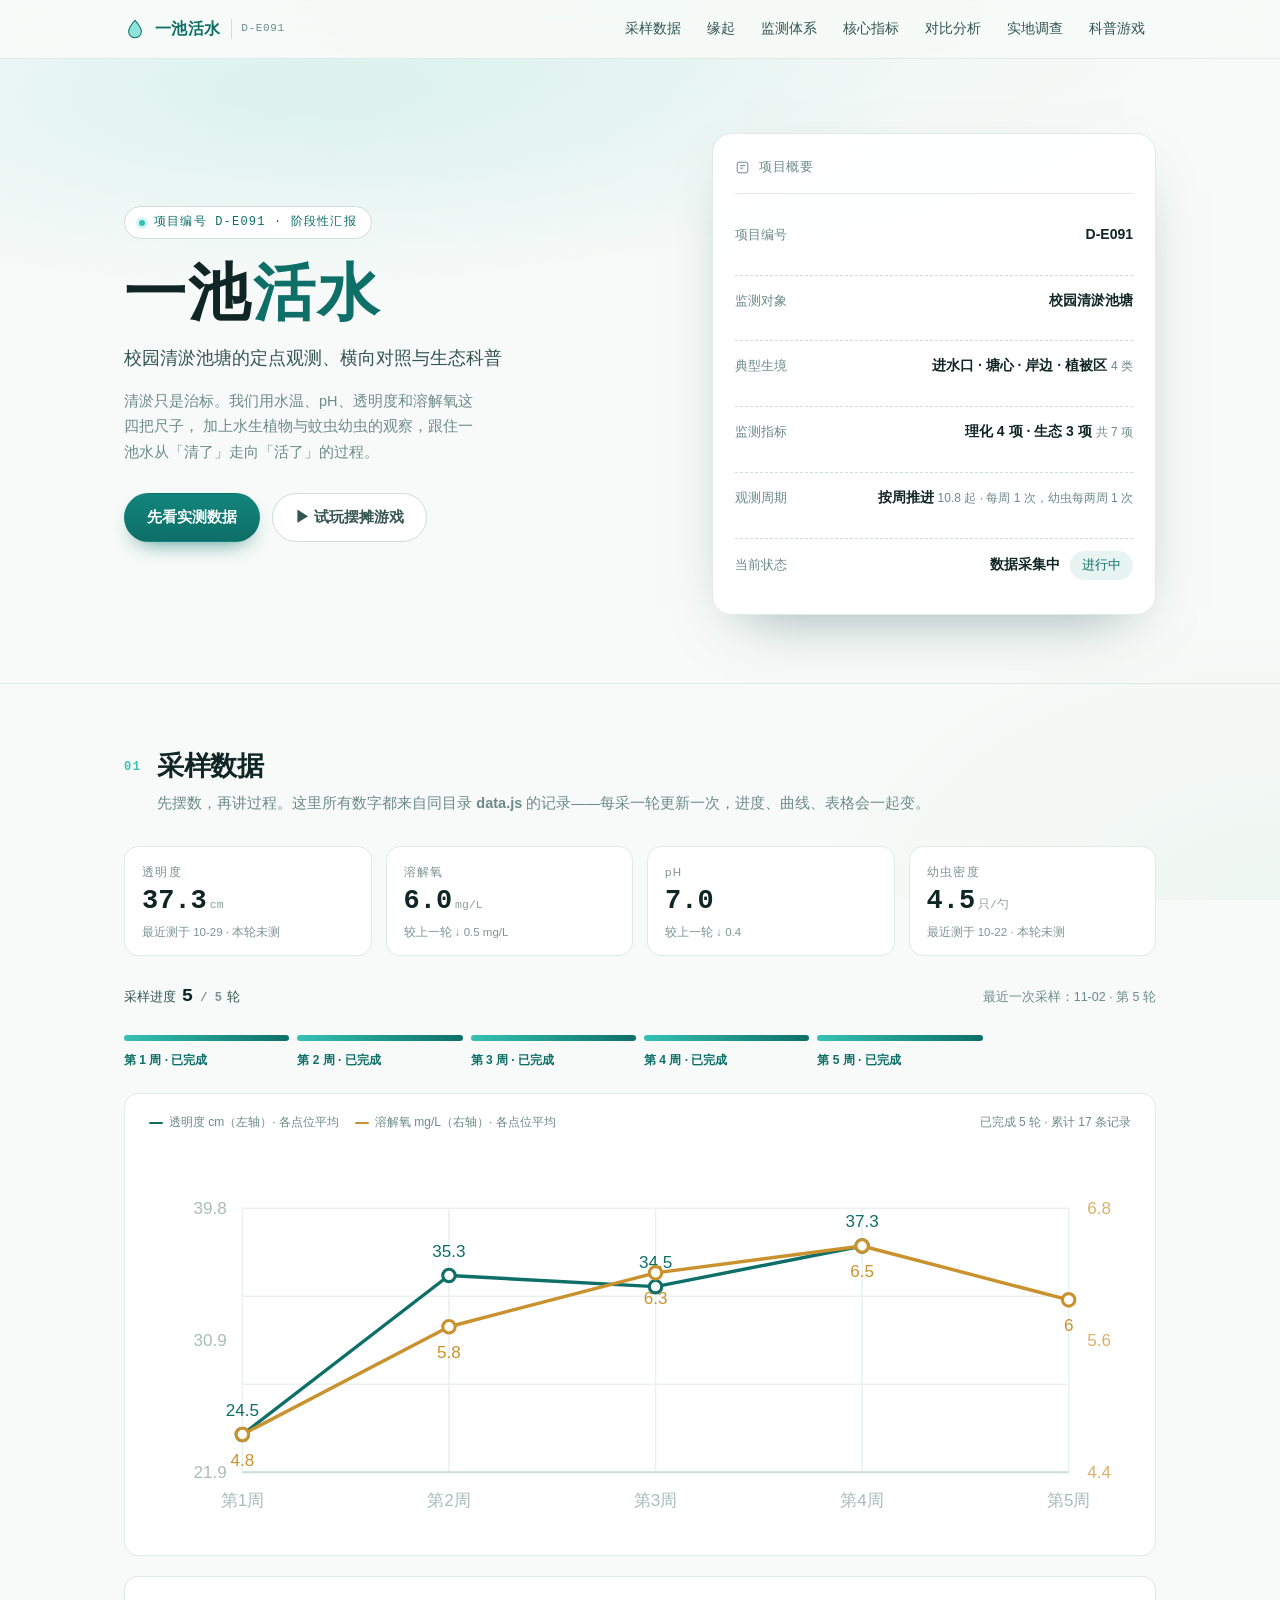
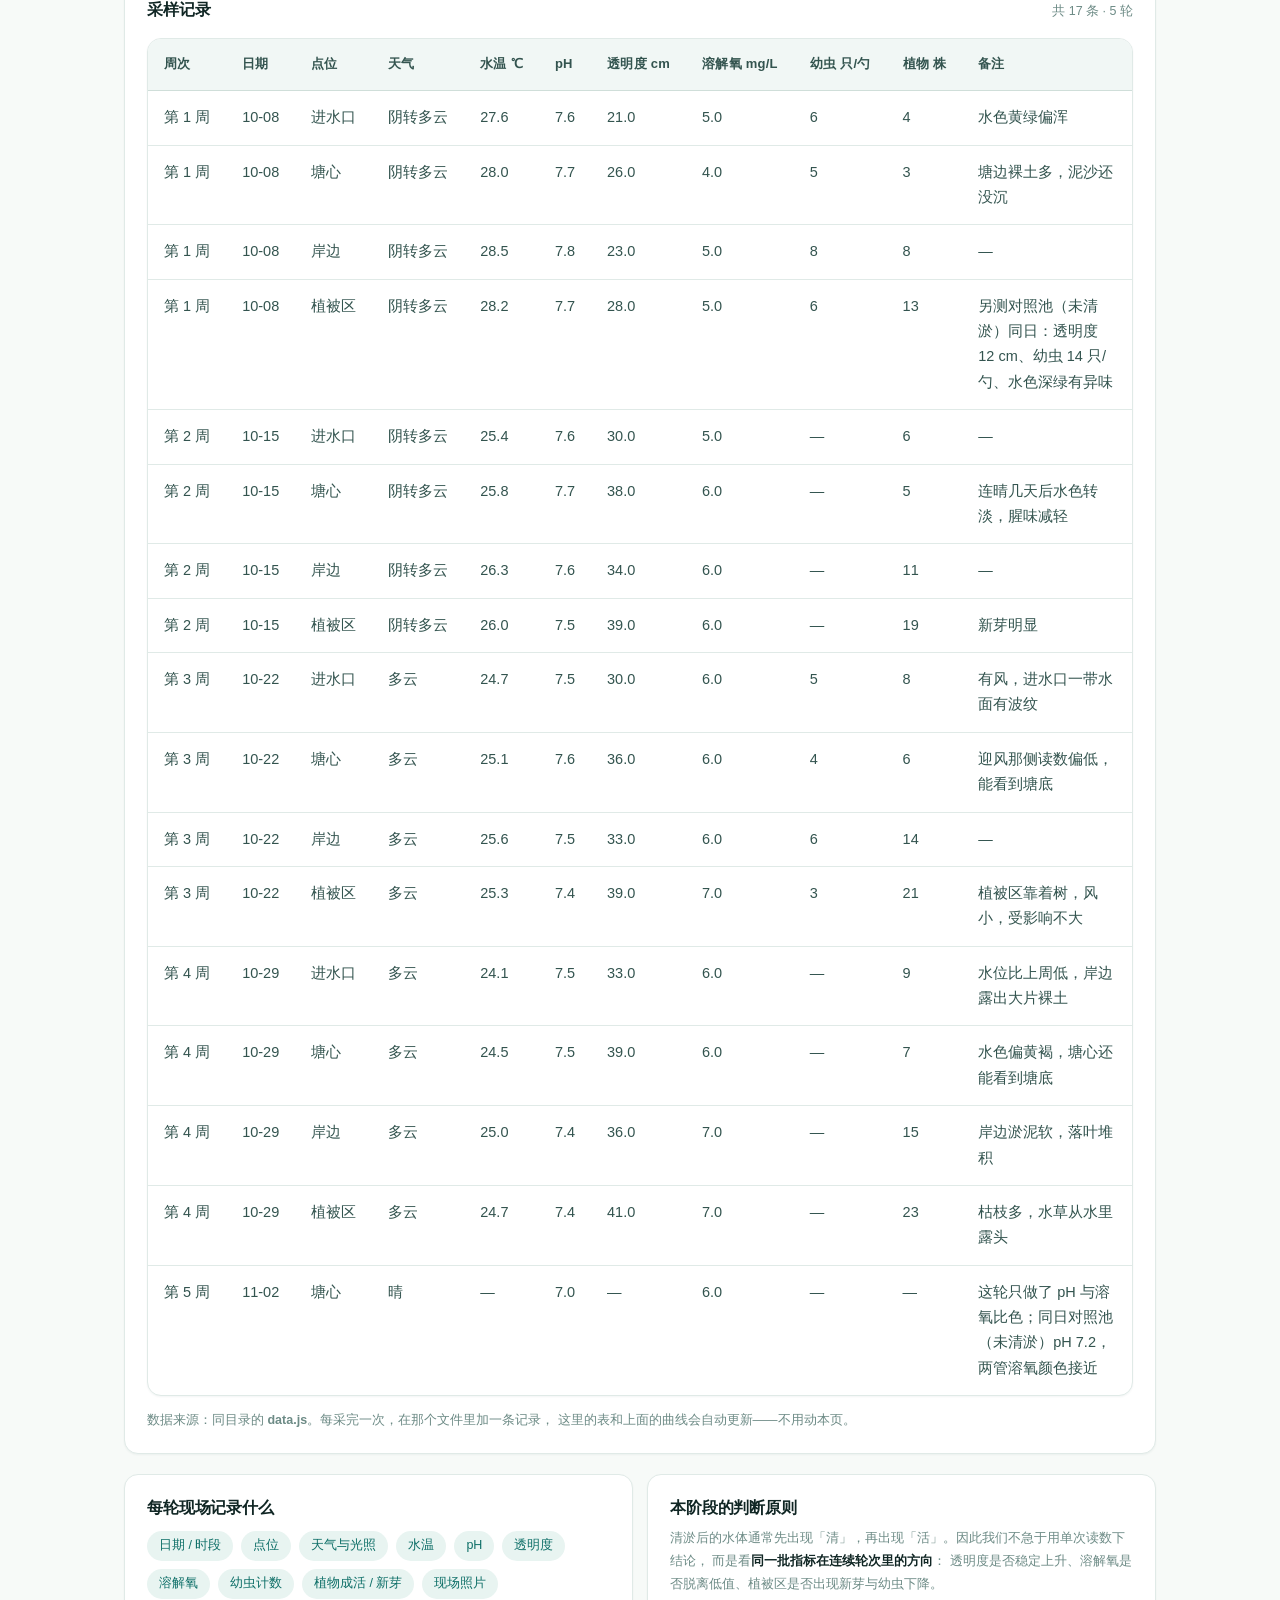
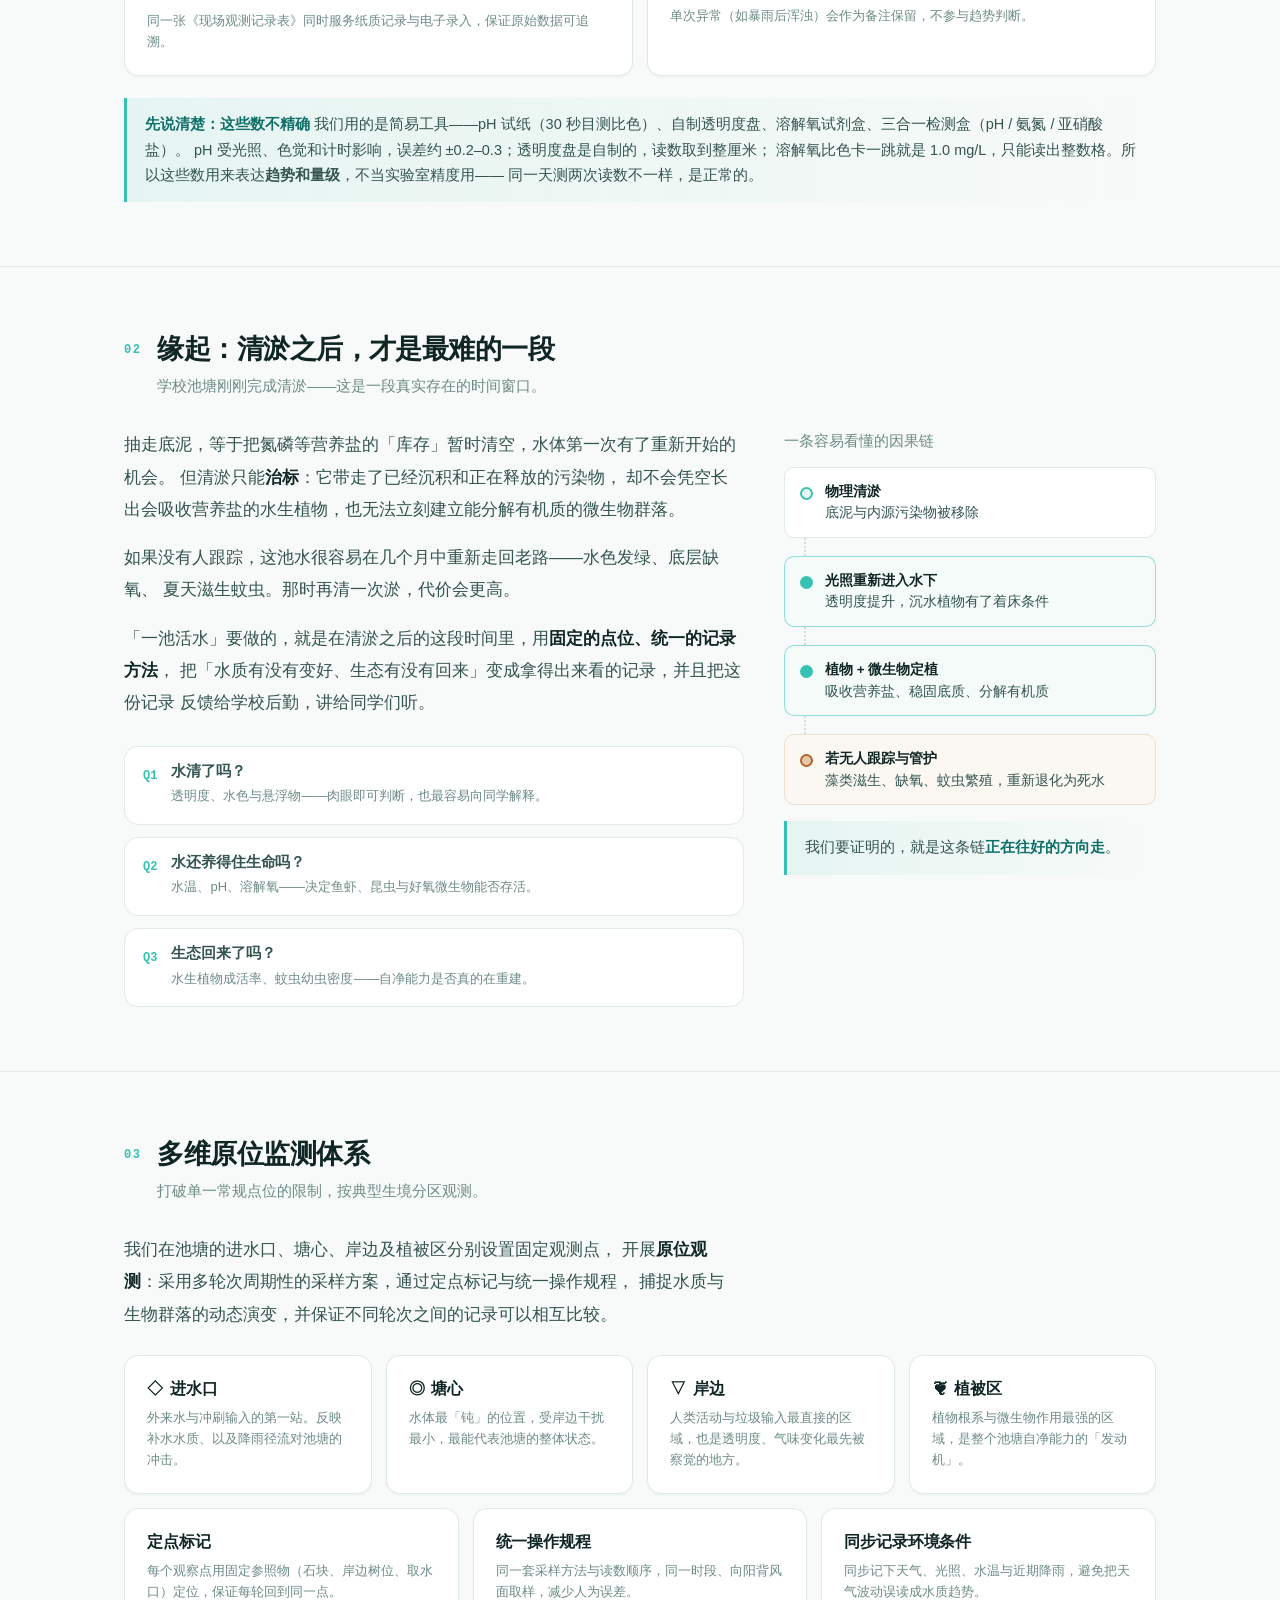
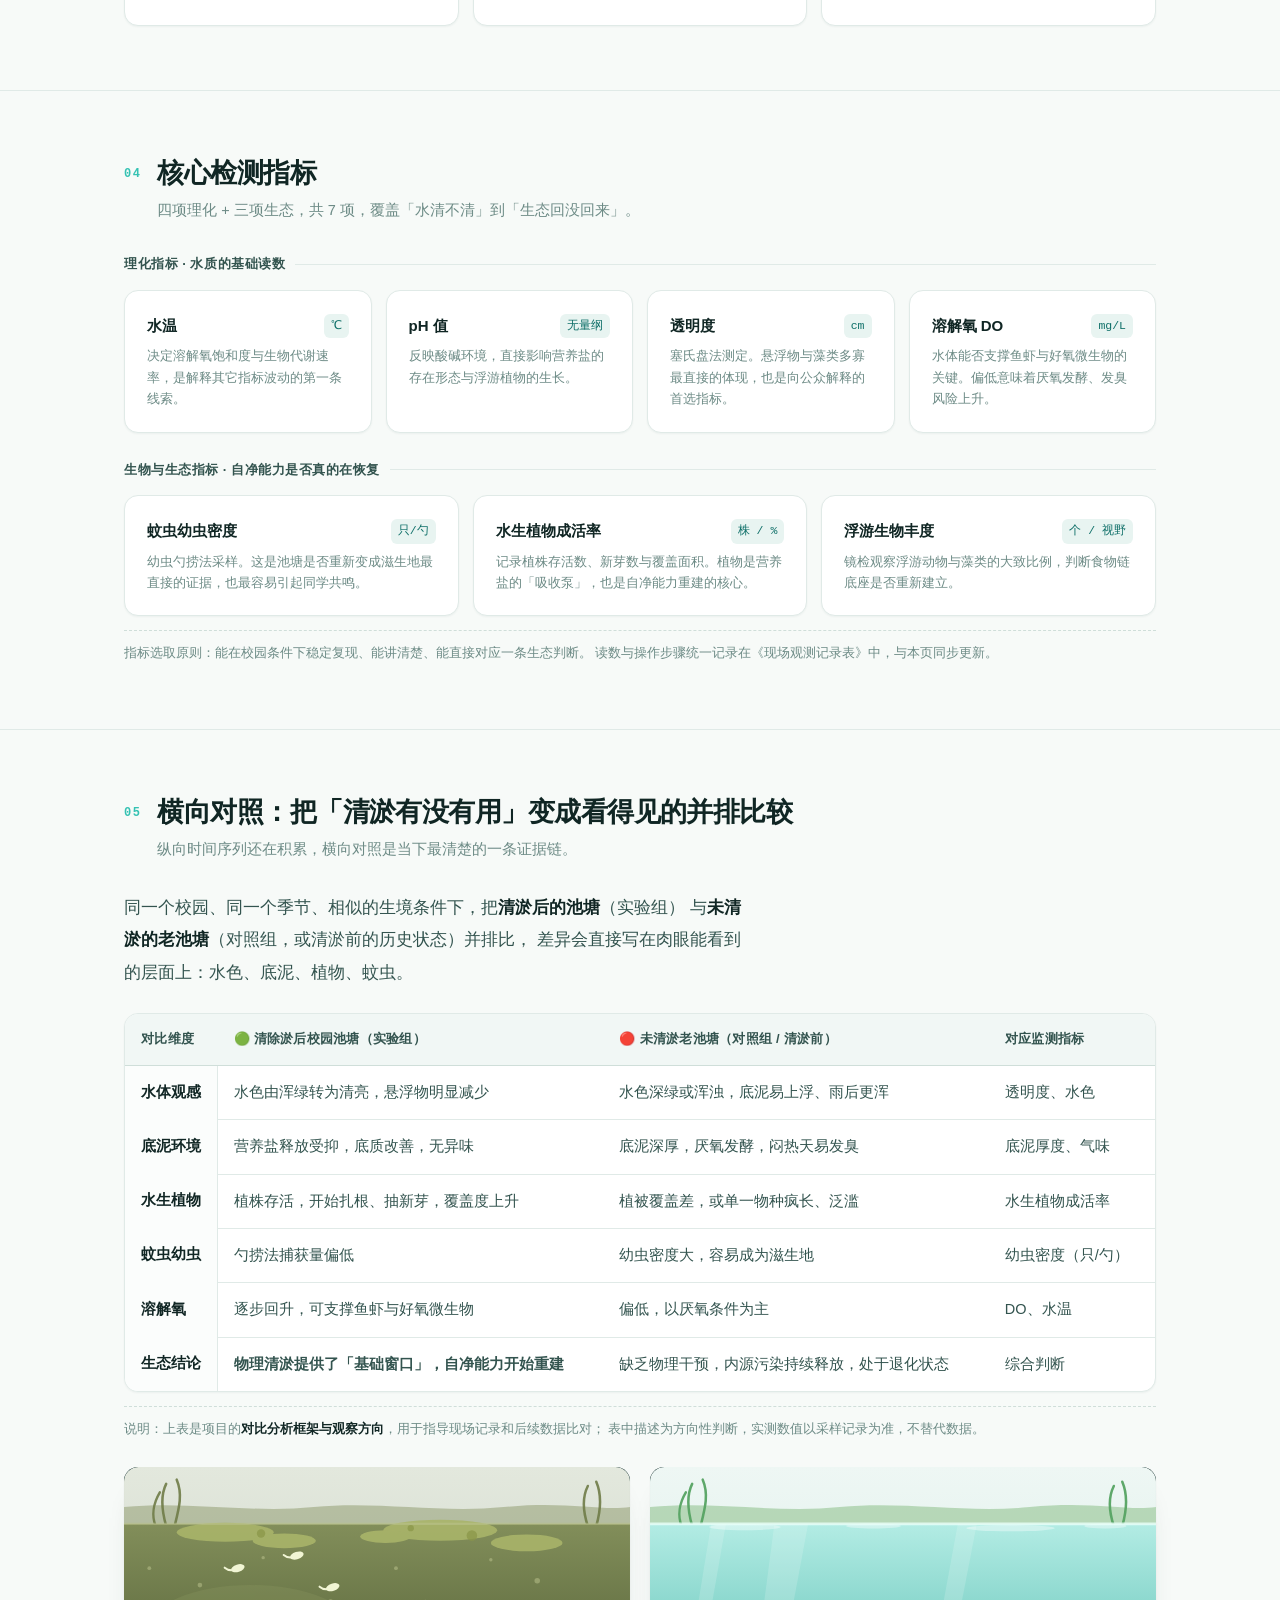
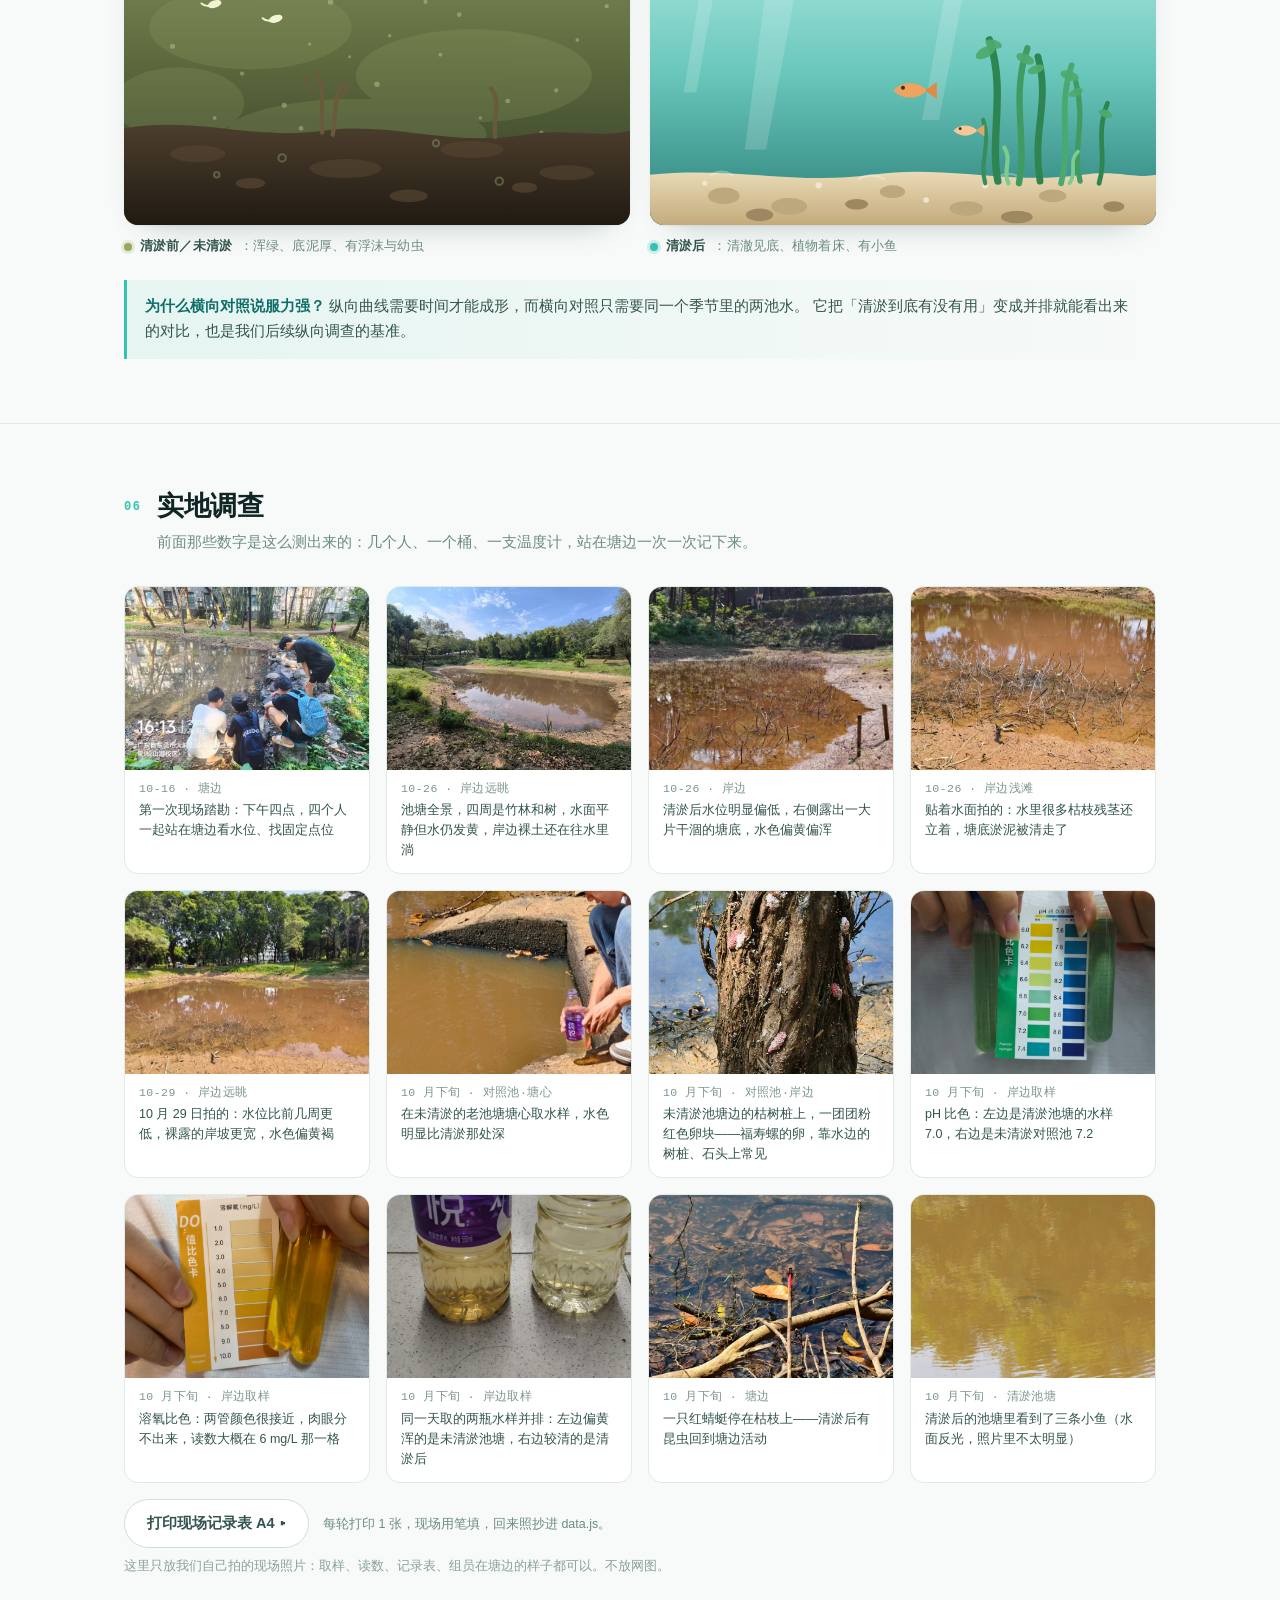
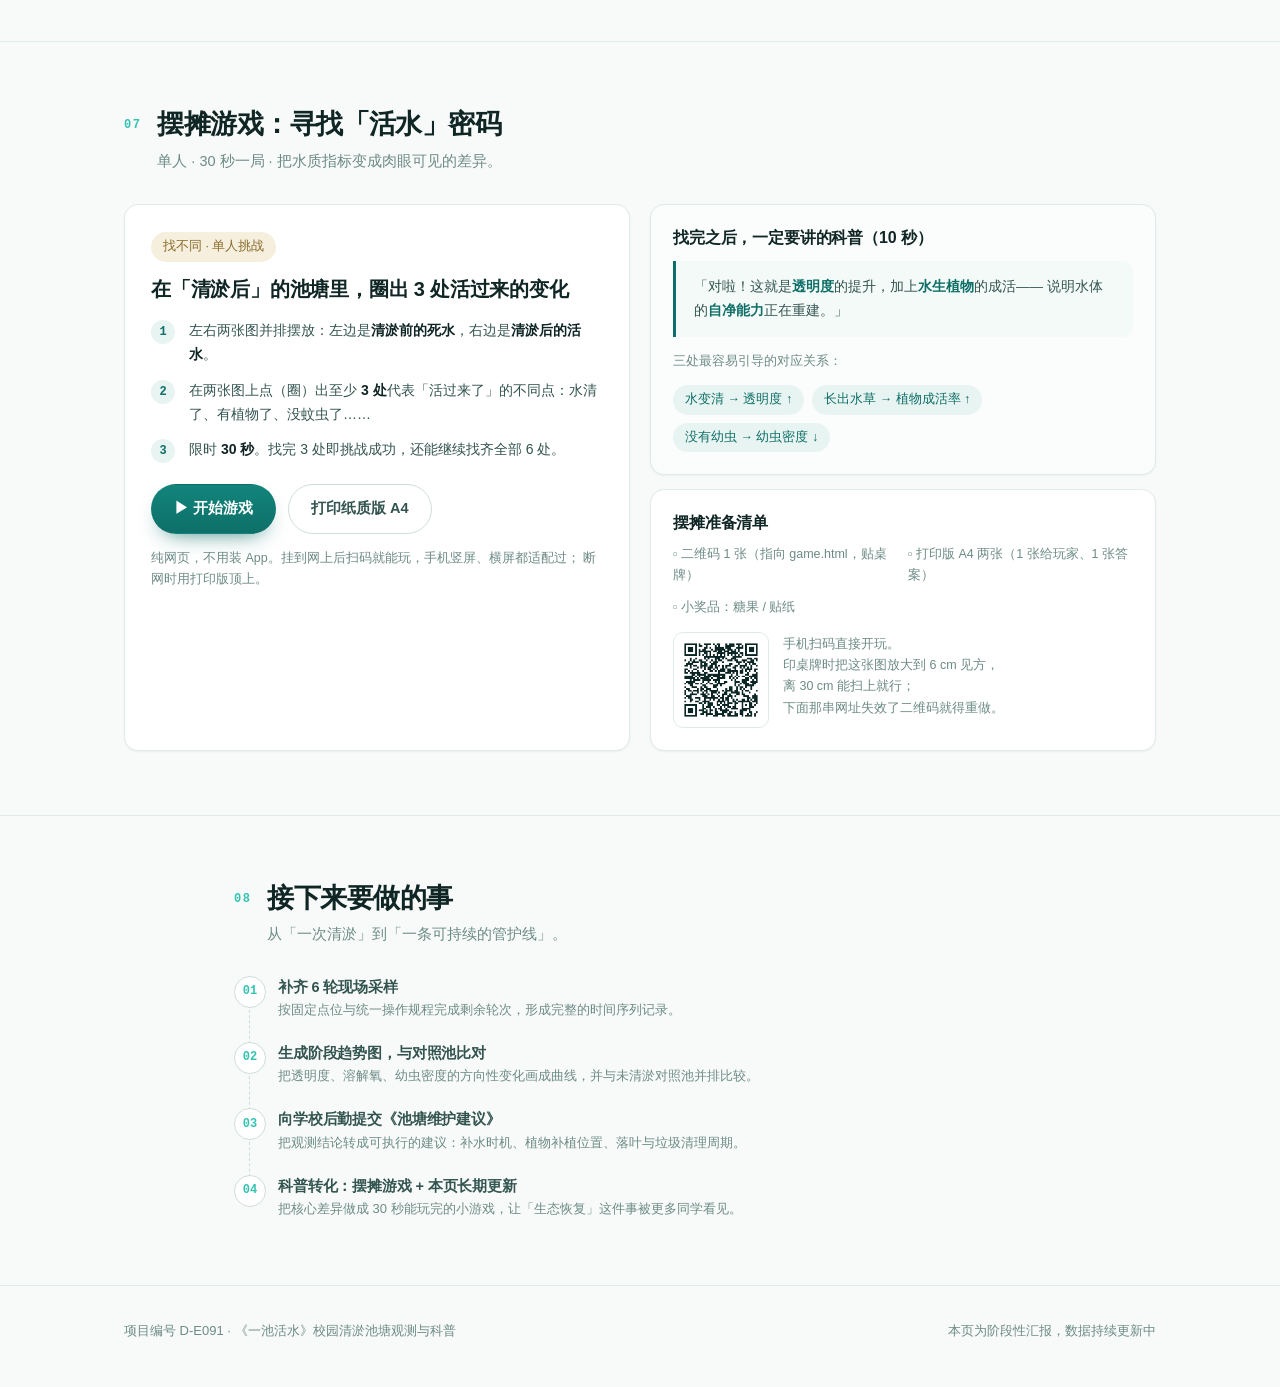
==== commit ed049945: "data: 补三张现场照片（福寿螺卵/10-29 全景/10-16 踏勘）；溶解氧改按比色卡整数格记录" ====
--- a/index.html
+++ b/index.html
@@ -451,7 +451,7 @@
         <b>先说清楚：这些数不精确</b>
         我们用的是简易工具——pH 试纸（30 秒目测比色）、自制透明度盘、溶解氧试剂盒、三合一检测盒（pH / 氨氮 / 亚硝酸盐）。
         pH 受光照、色觉和计时影响，误差约 ±0.2–0.3；透明度盘是自制的，读数取到整厘米；
-        溶解氧比色同样是半级一跳。所以这些数用来表达<strong>趋势和量级</strong>，不当实验室精度用——
+        溶解氧比色卡一跳就是 1.0 mg/L，只能读出整数格。所以这些数用来表达<strong>趋势和量级</strong>，不当实验室精度用——
         同一天测两次读数不一样，是正常的。
       </div>
     </div>
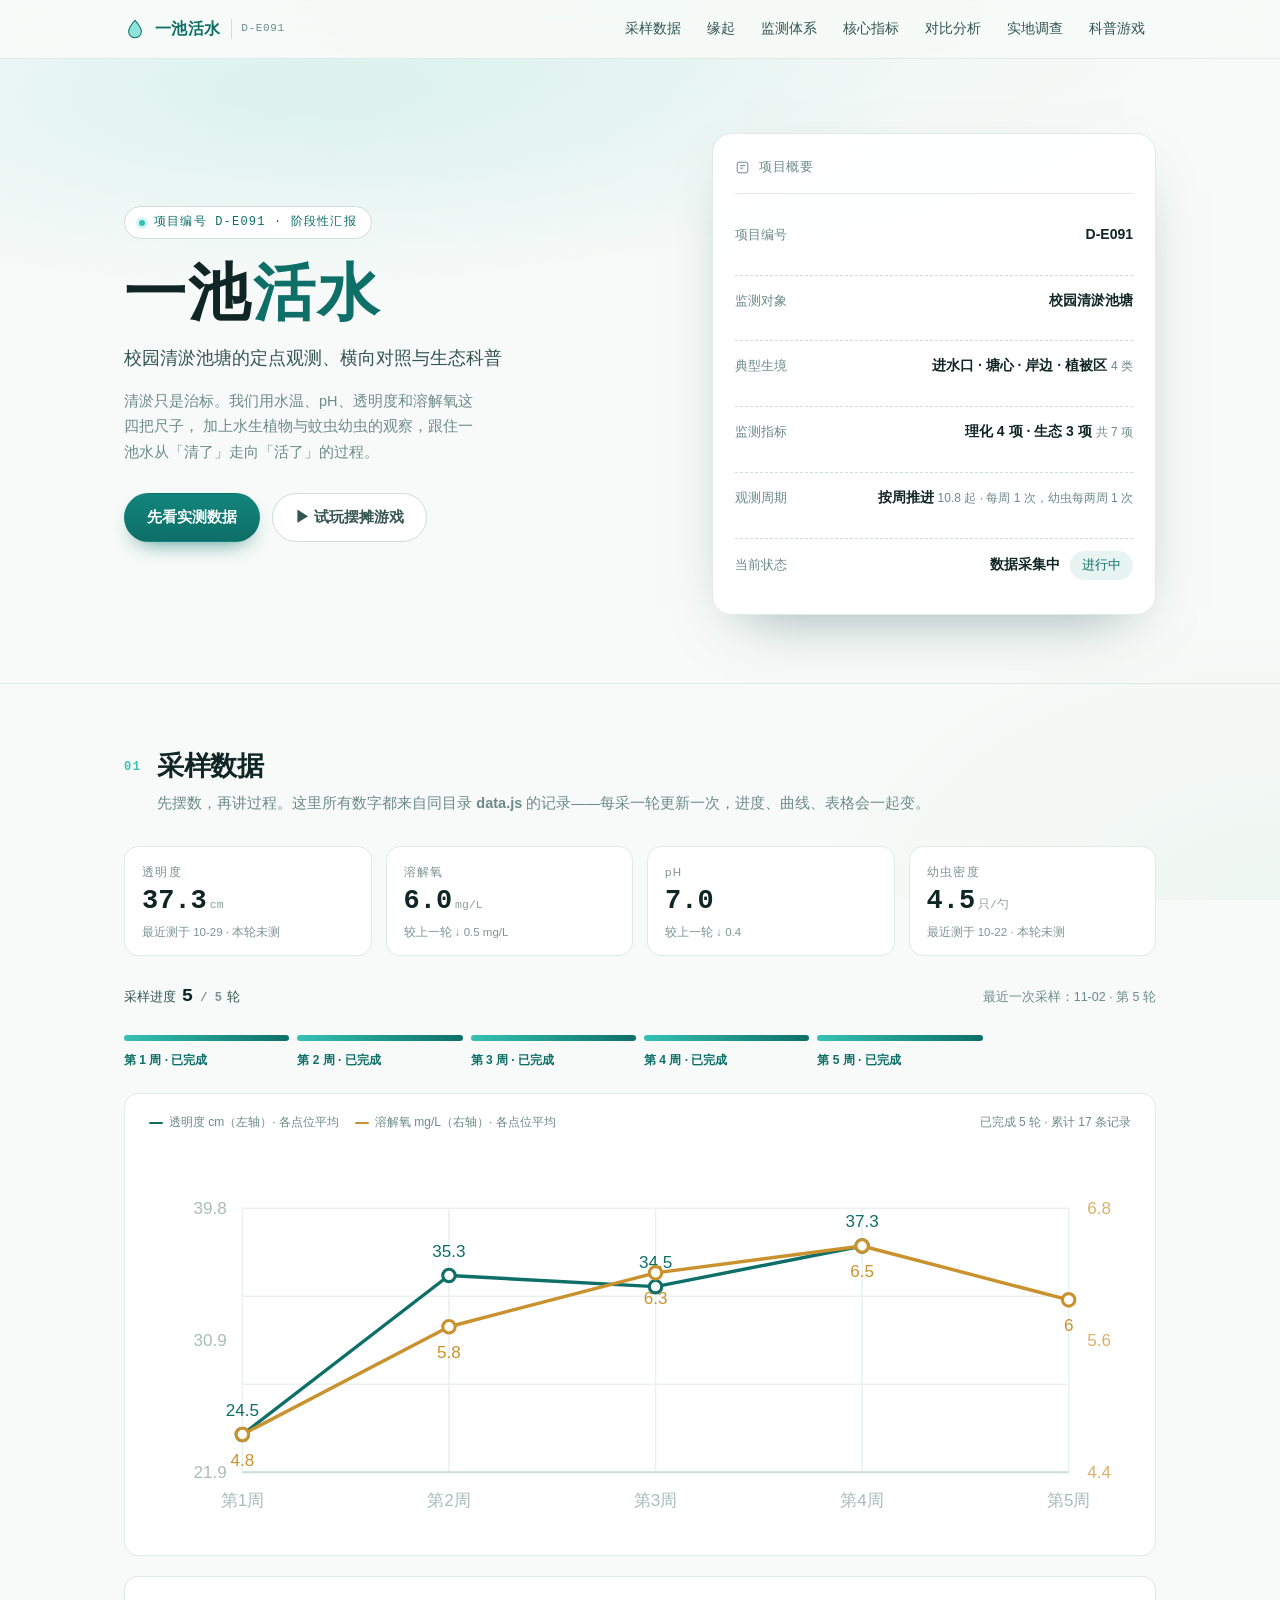
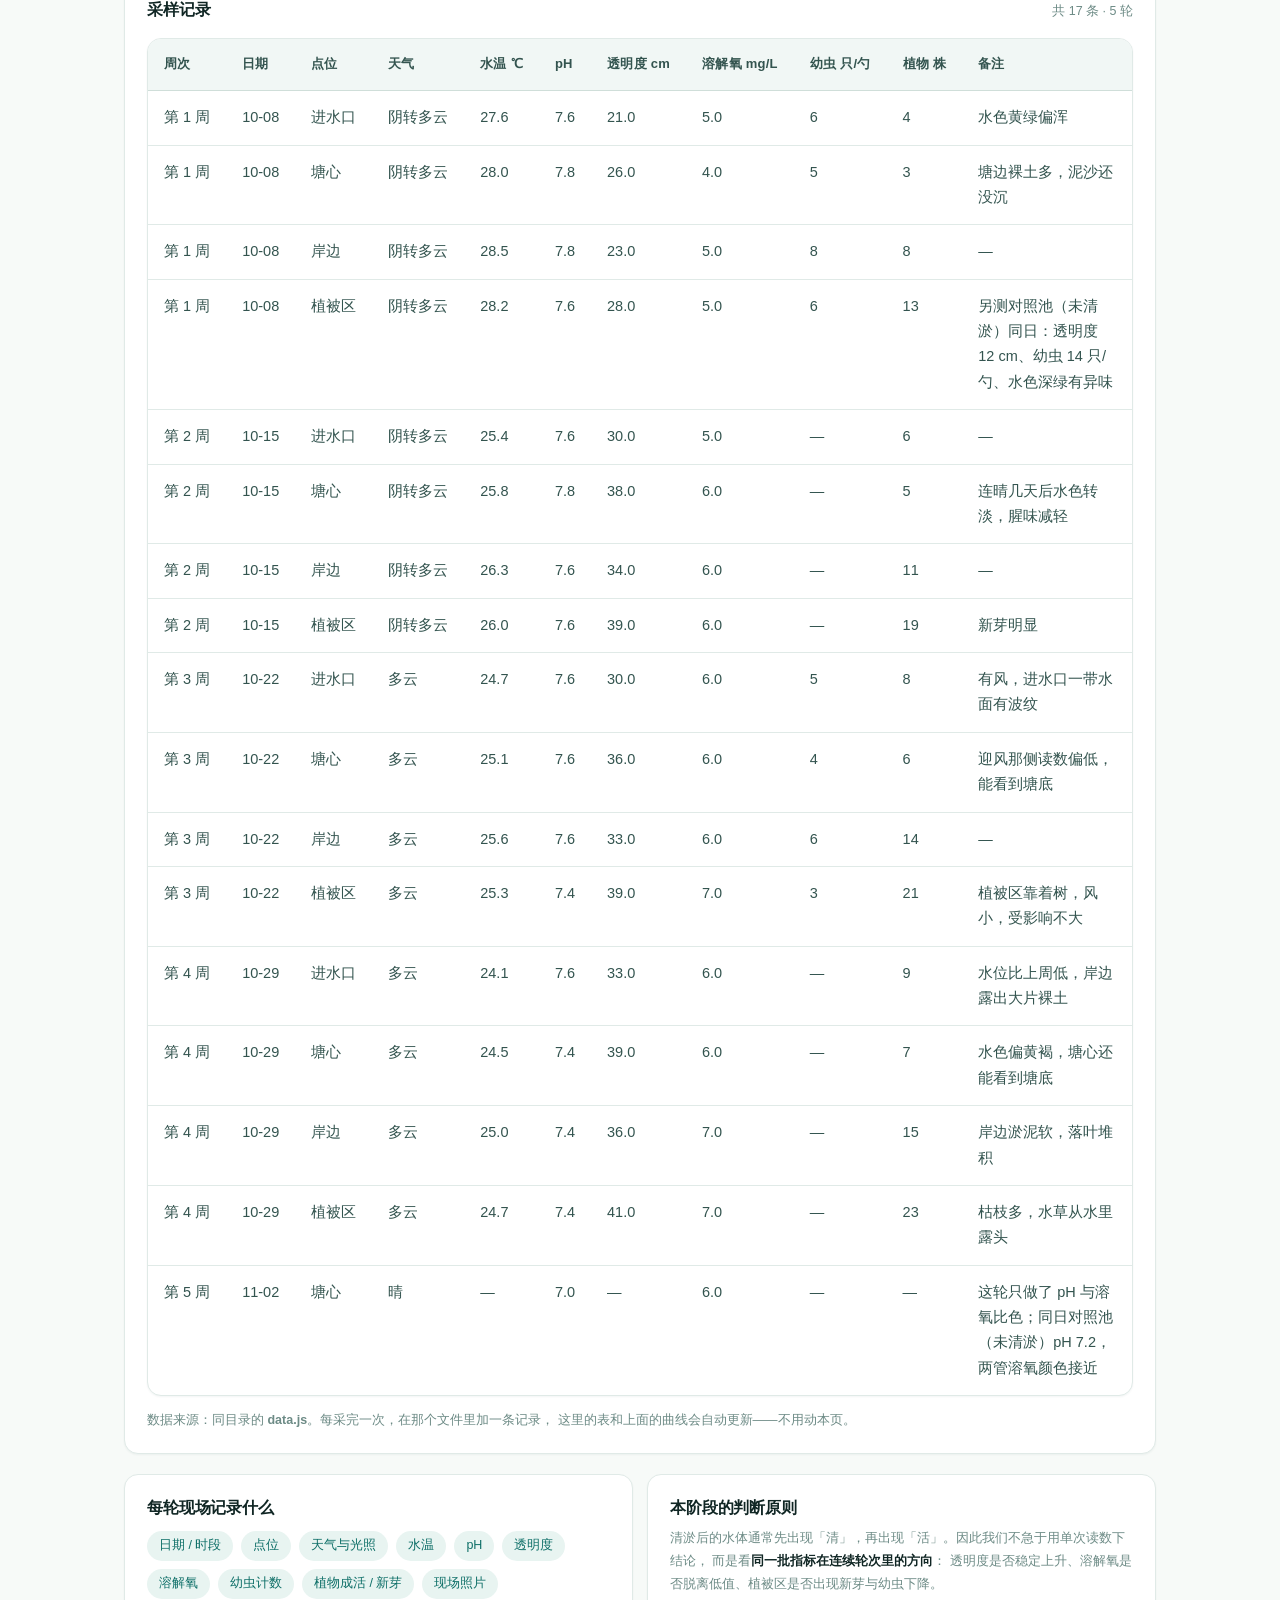
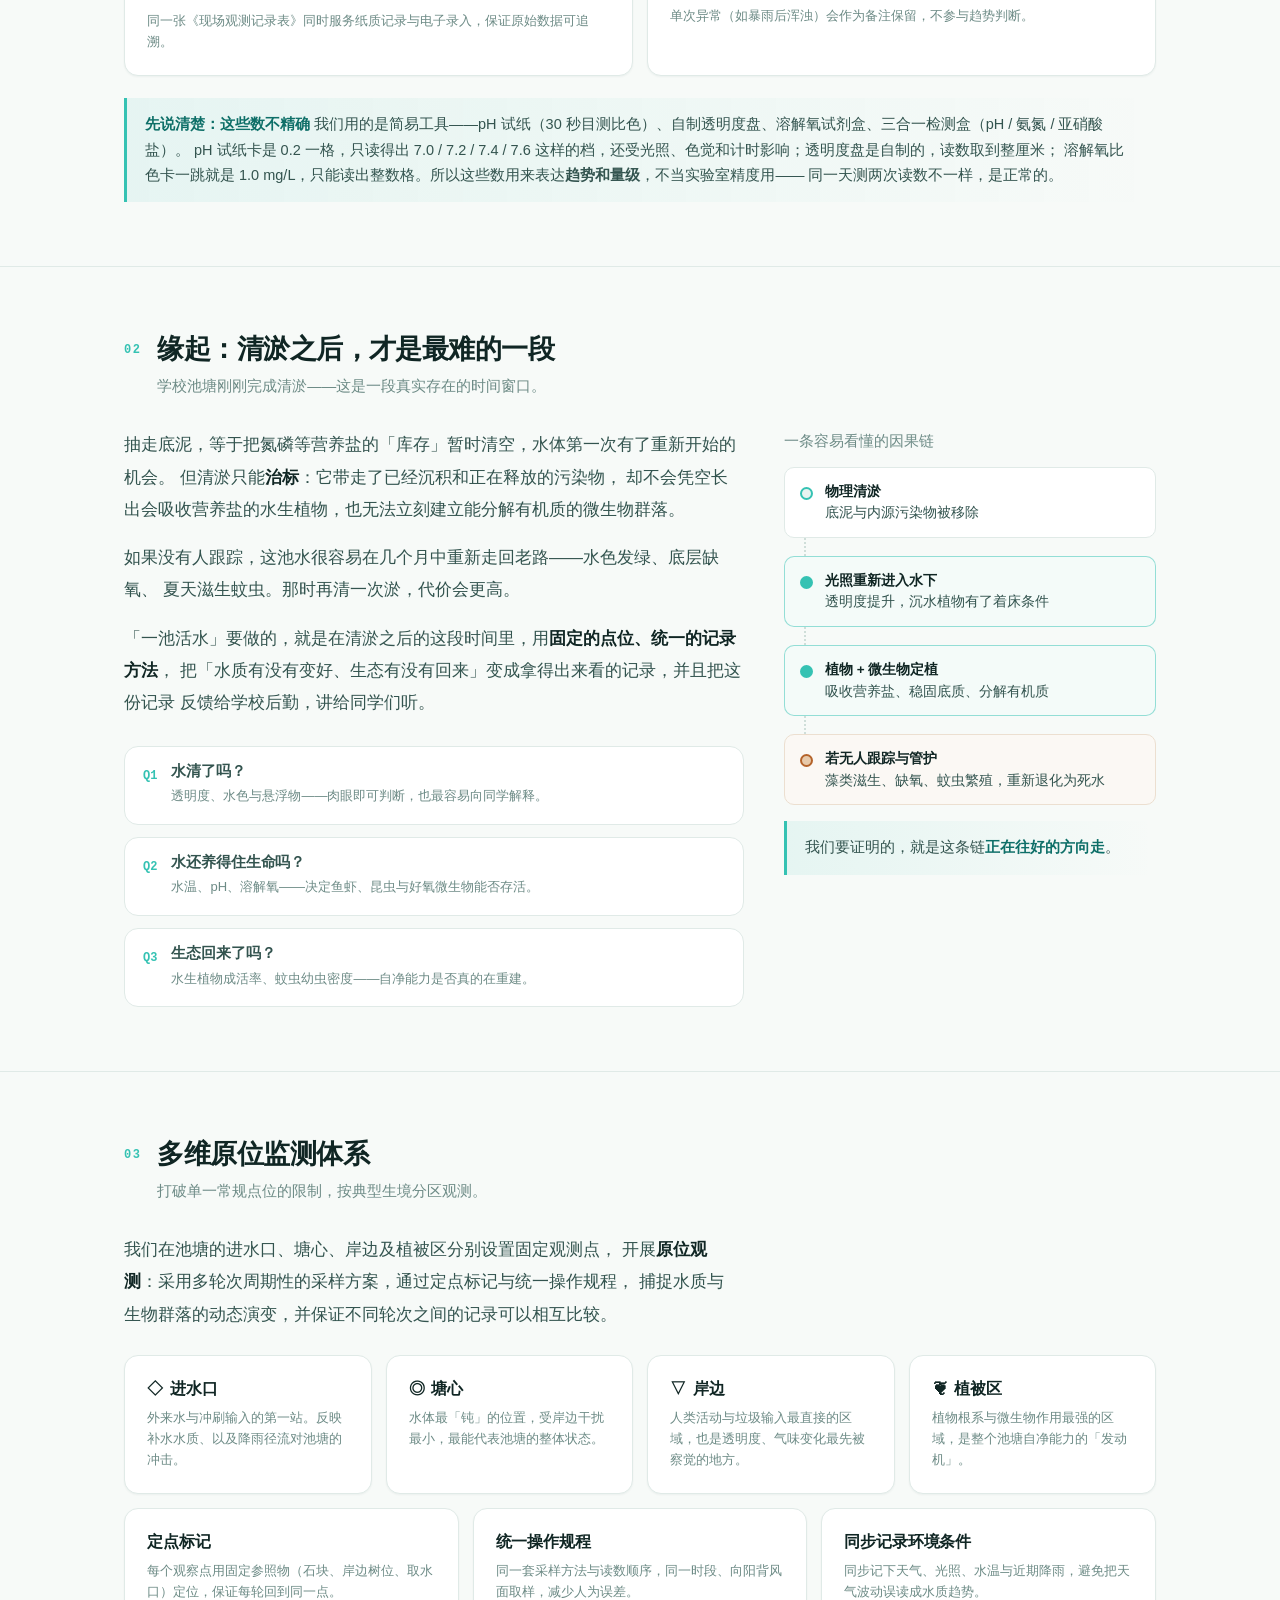
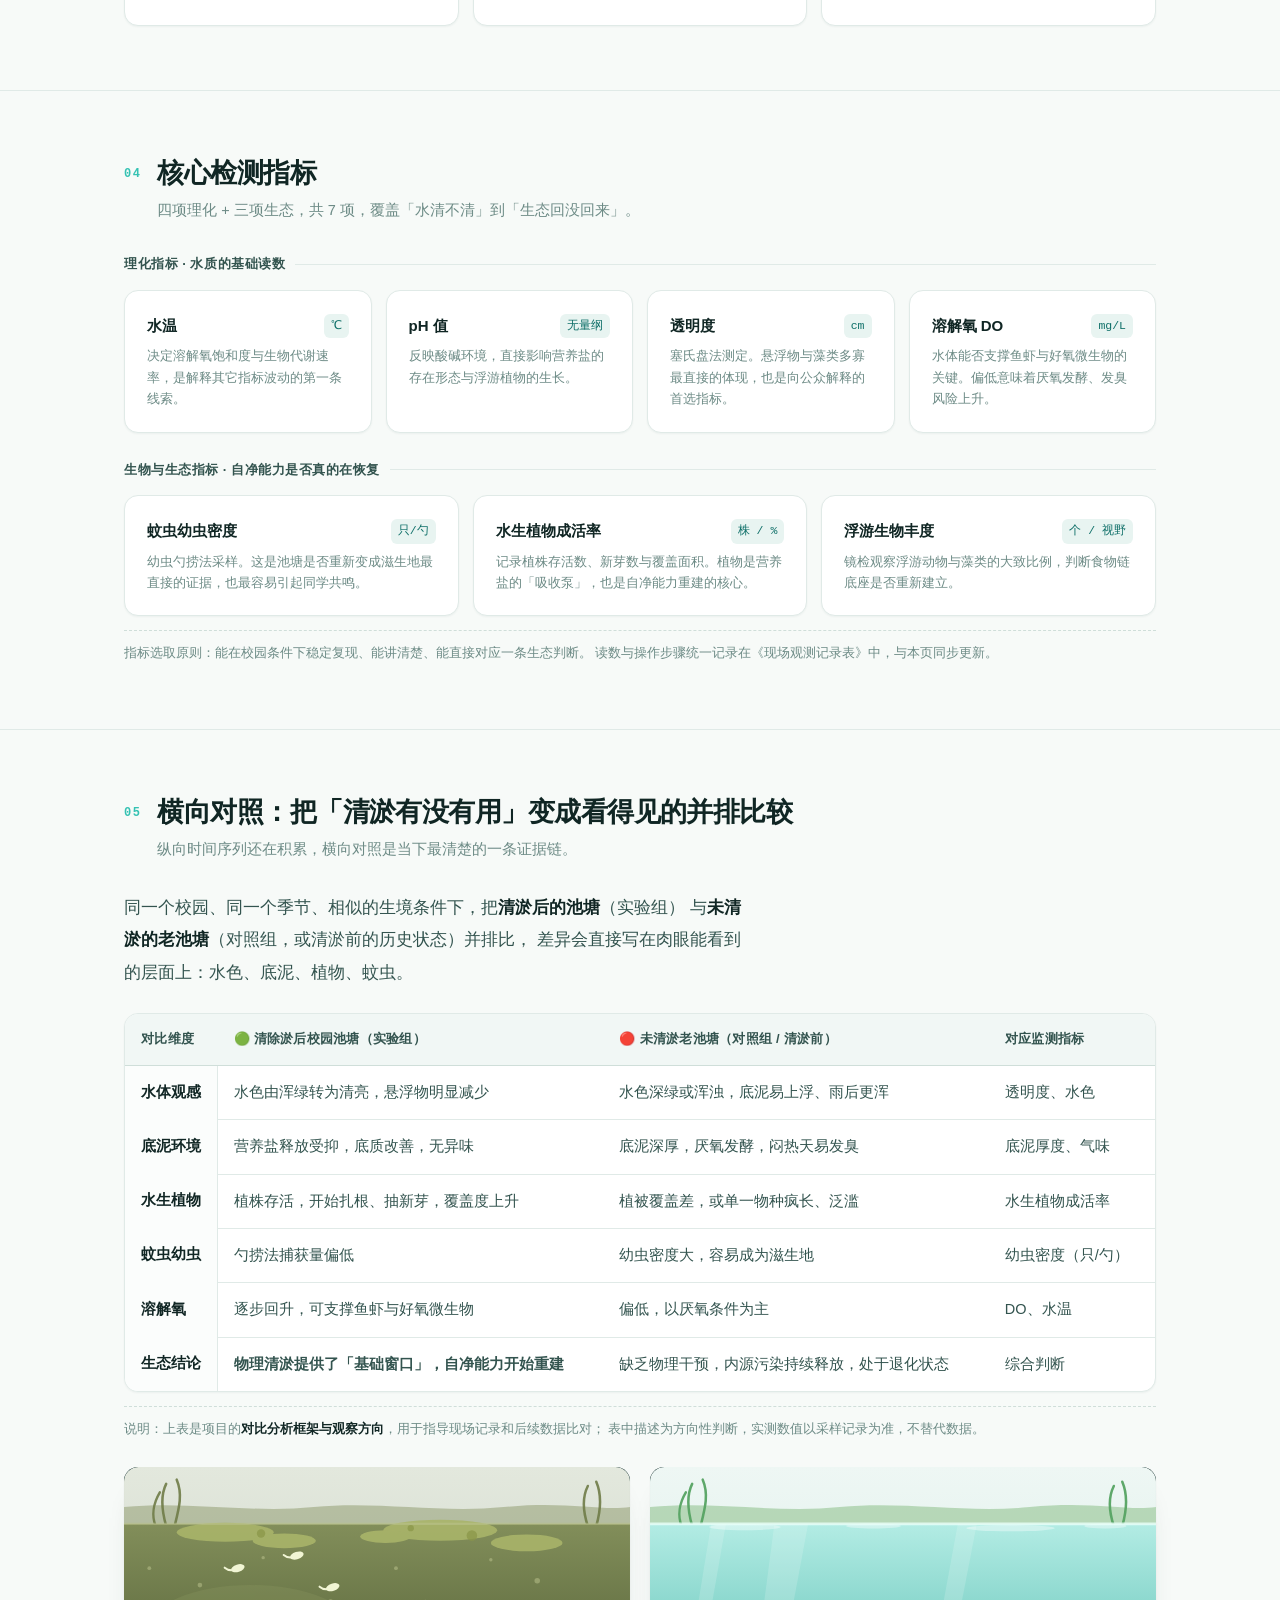
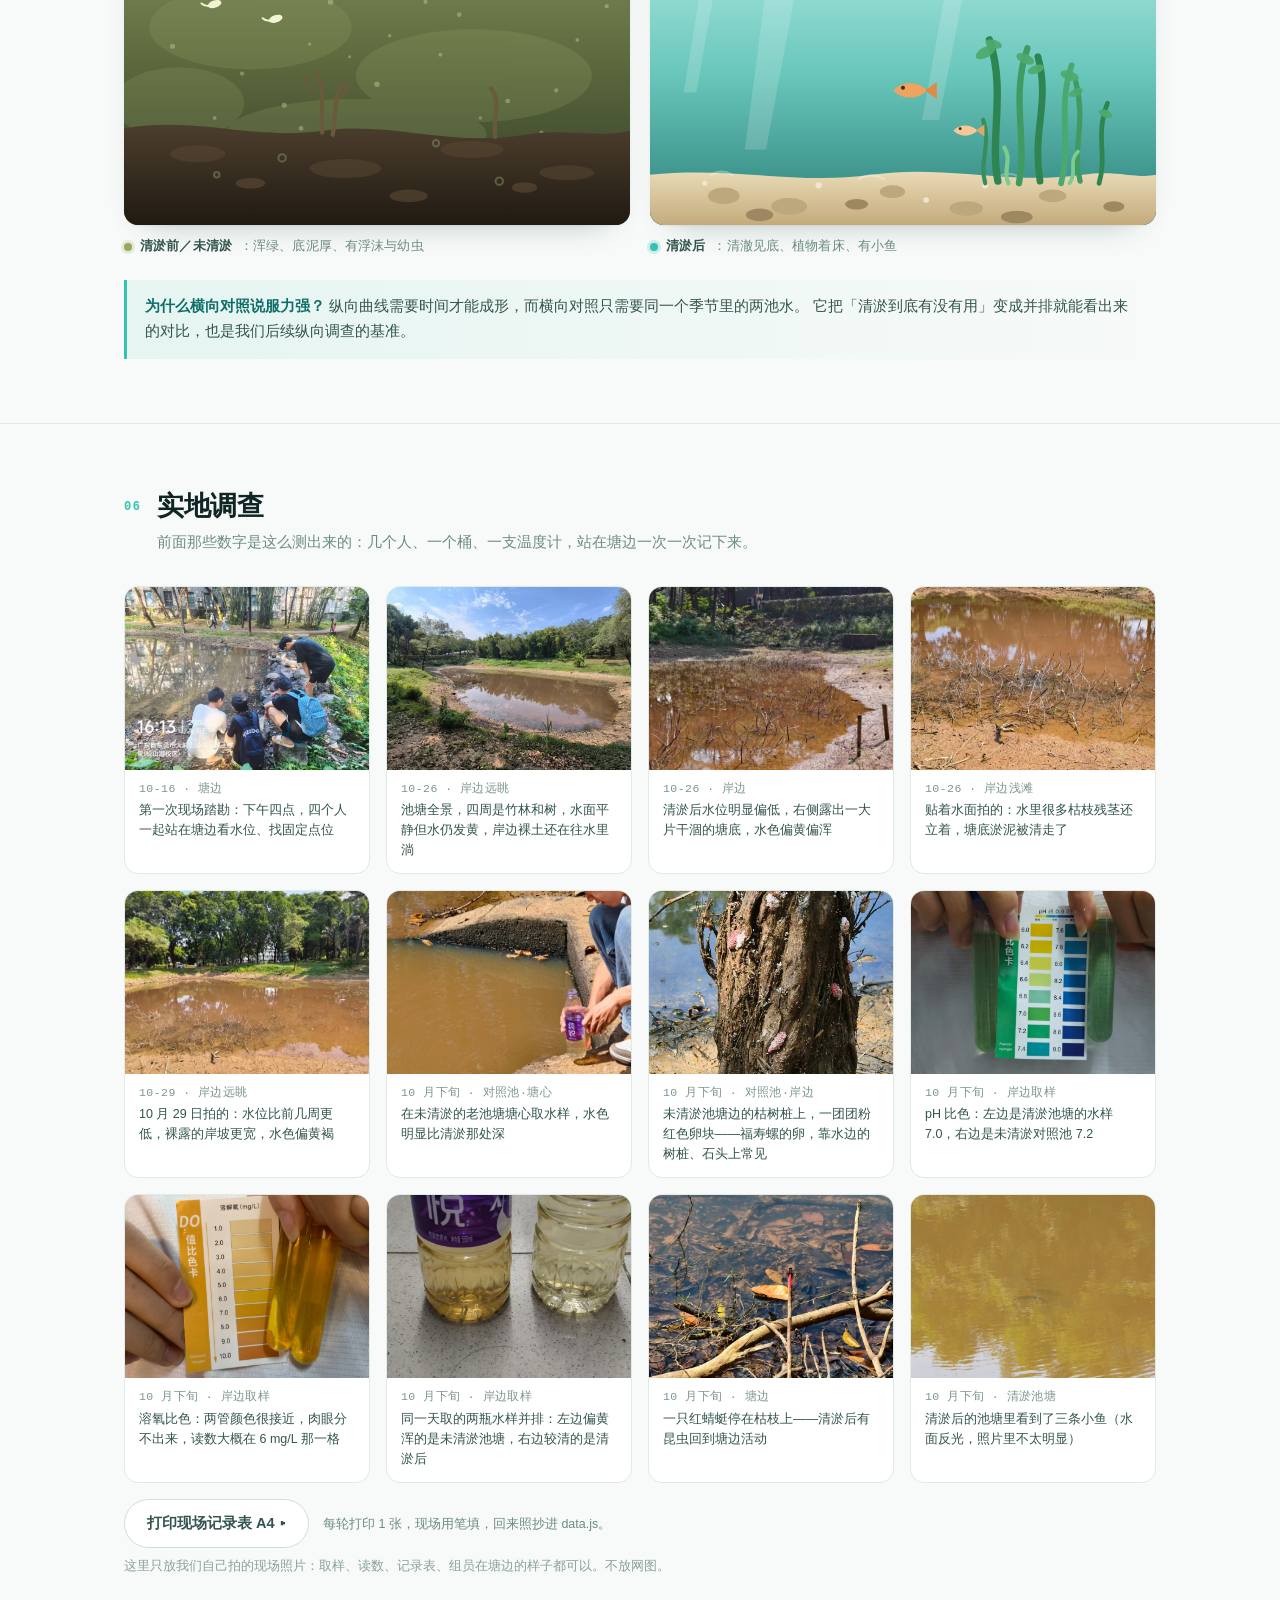
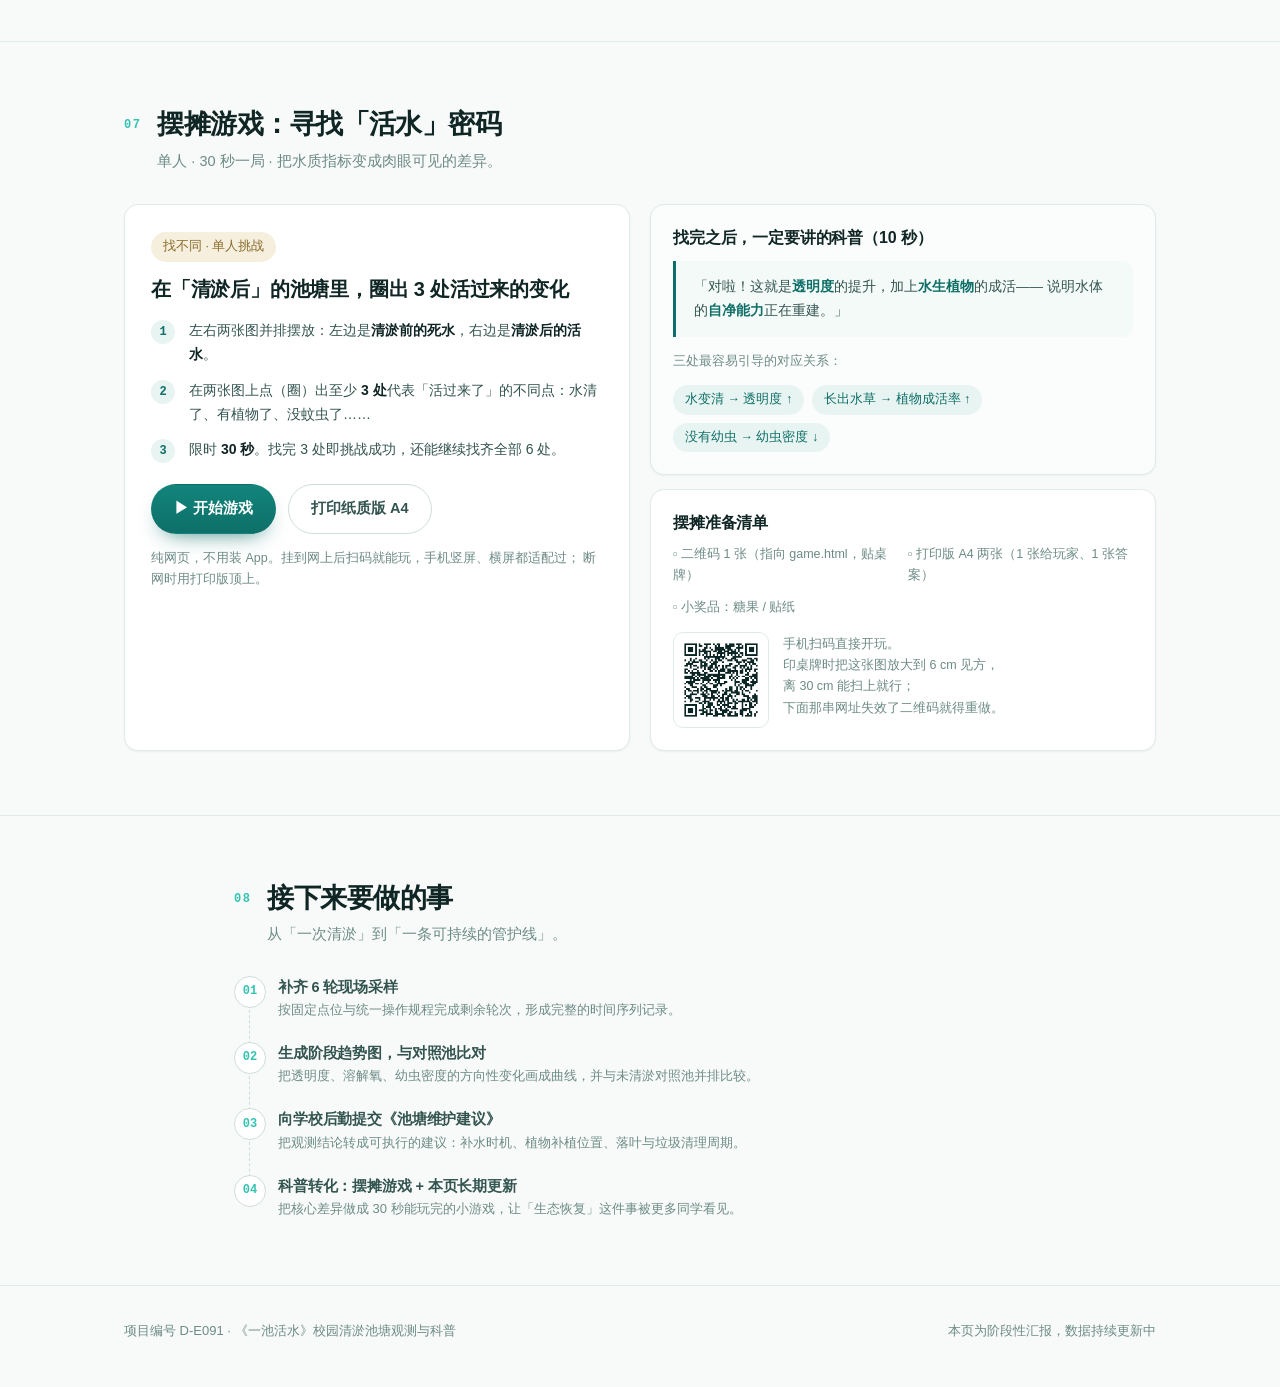
==== commit 6c9e6d68: "data: pH 对齐试纸 0.2 一格；精度说明同步" ====
--- a/index.html
+++ b/index.html
@@ -450,7 +450,7 @@
       <div class="callout" style="margin-top:22px">
         <b>先说清楚：这些数不精确</b>
         我们用的是简易工具——pH 试纸（30 秒目测比色）、自制透明度盘、溶解氧试剂盒、三合一检测盒（pH / 氨氮 / 亚硝酸盐）。
-        pH 受光照、色觉和计时影响，误差约 ±0.2–0.3；透明度盘是自制的，读数取到整厘米；
+        pH 试纸卡是 0.2 一格，只读得出 7.0 / 7.2 / 7.4 / 7.6 这样的档，还受光照、色觉和计时影响；透明度盘是自制的，读数取到整厘米；
         溶解氧比色卡一跳就是 1.0 mg/L，只能读出整数格。所以这些数用来表达<strong>趋势和量级</strong>，不当实验室精度用——
         同一天测两次读数不一样，是正常的。
       </div>
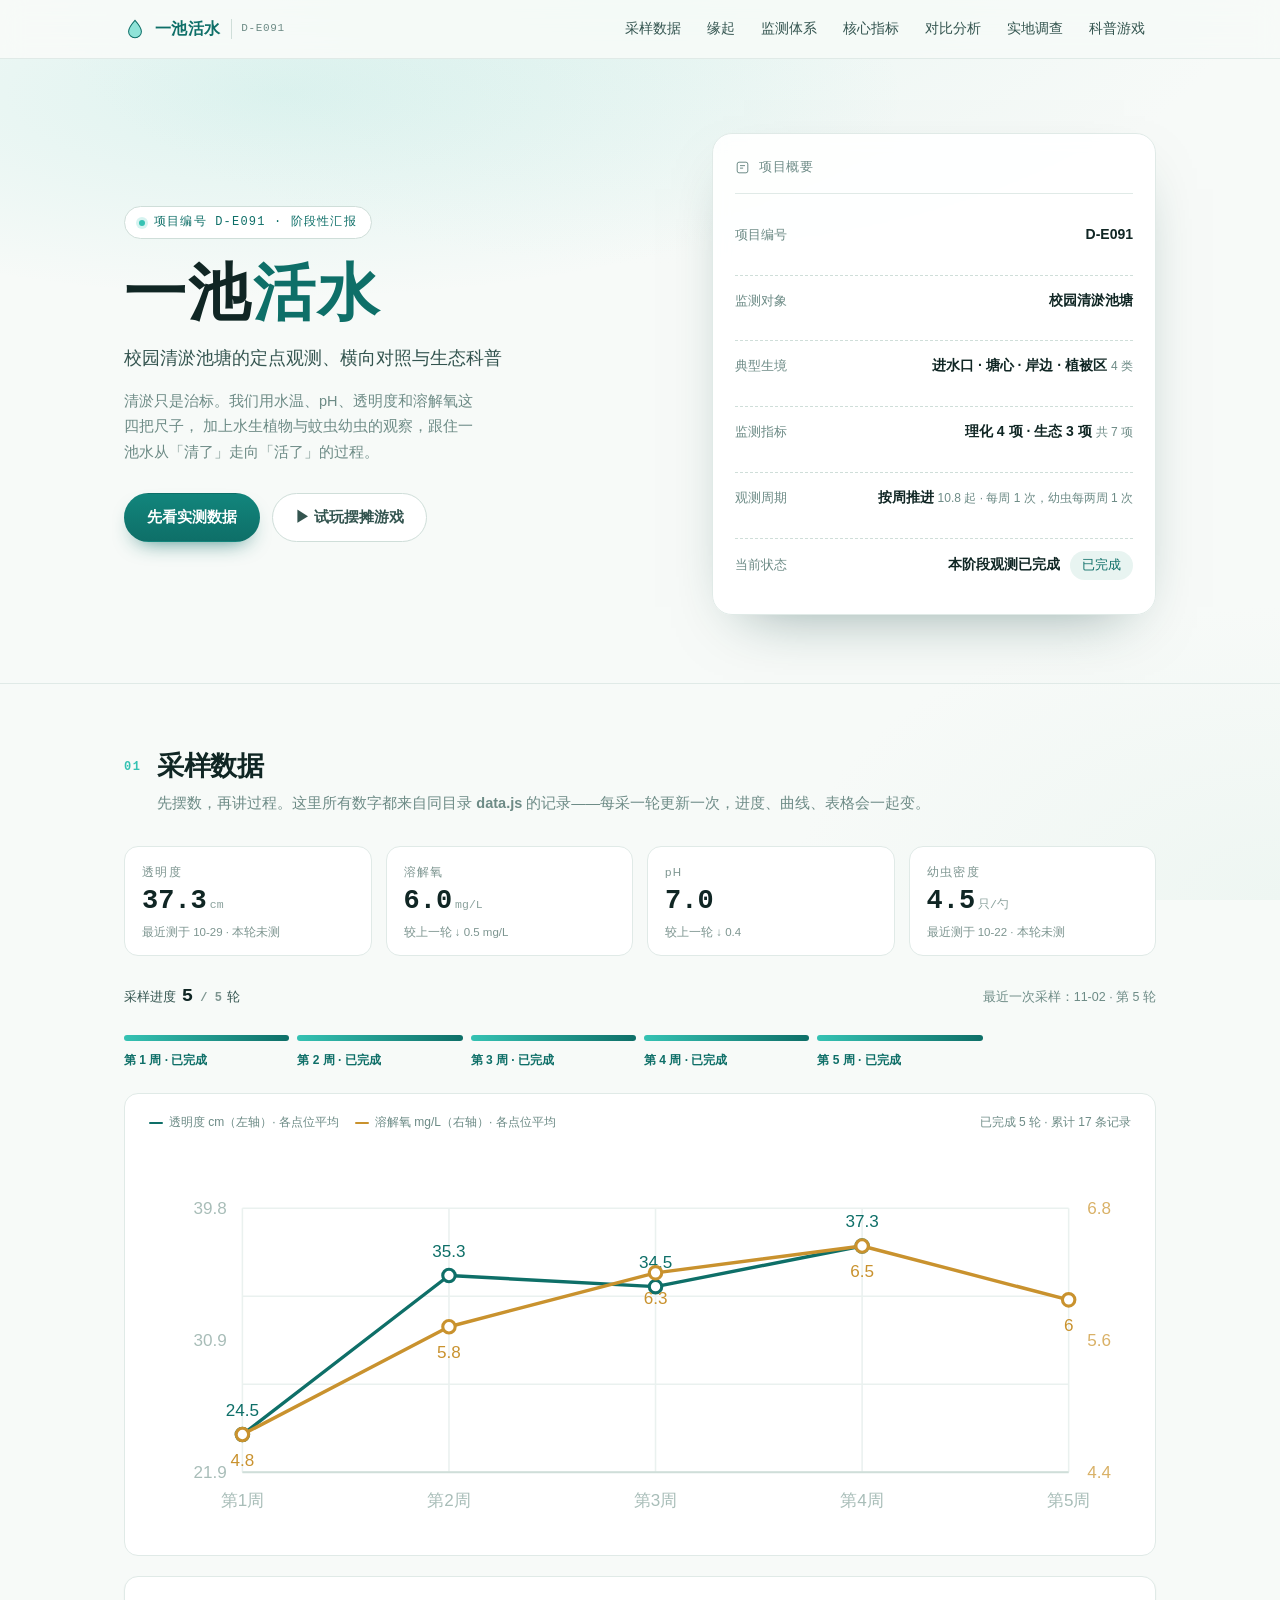
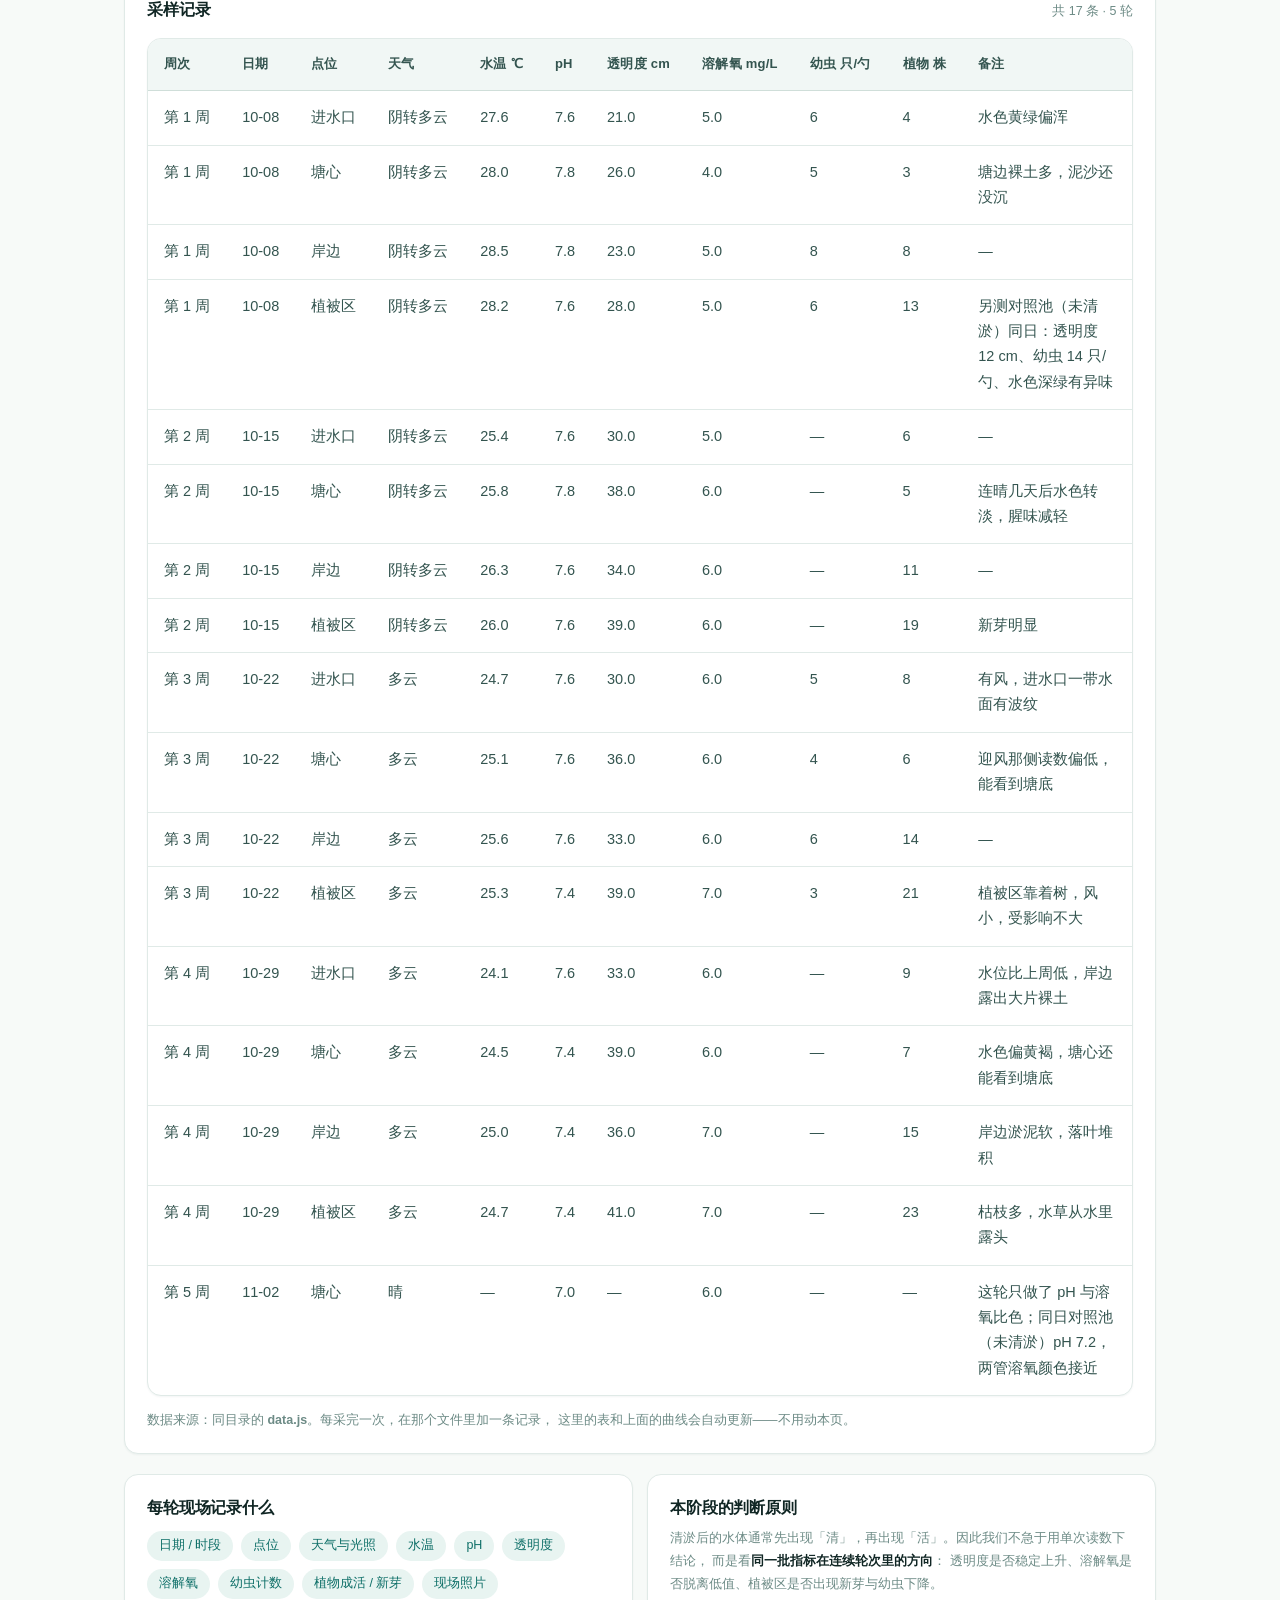
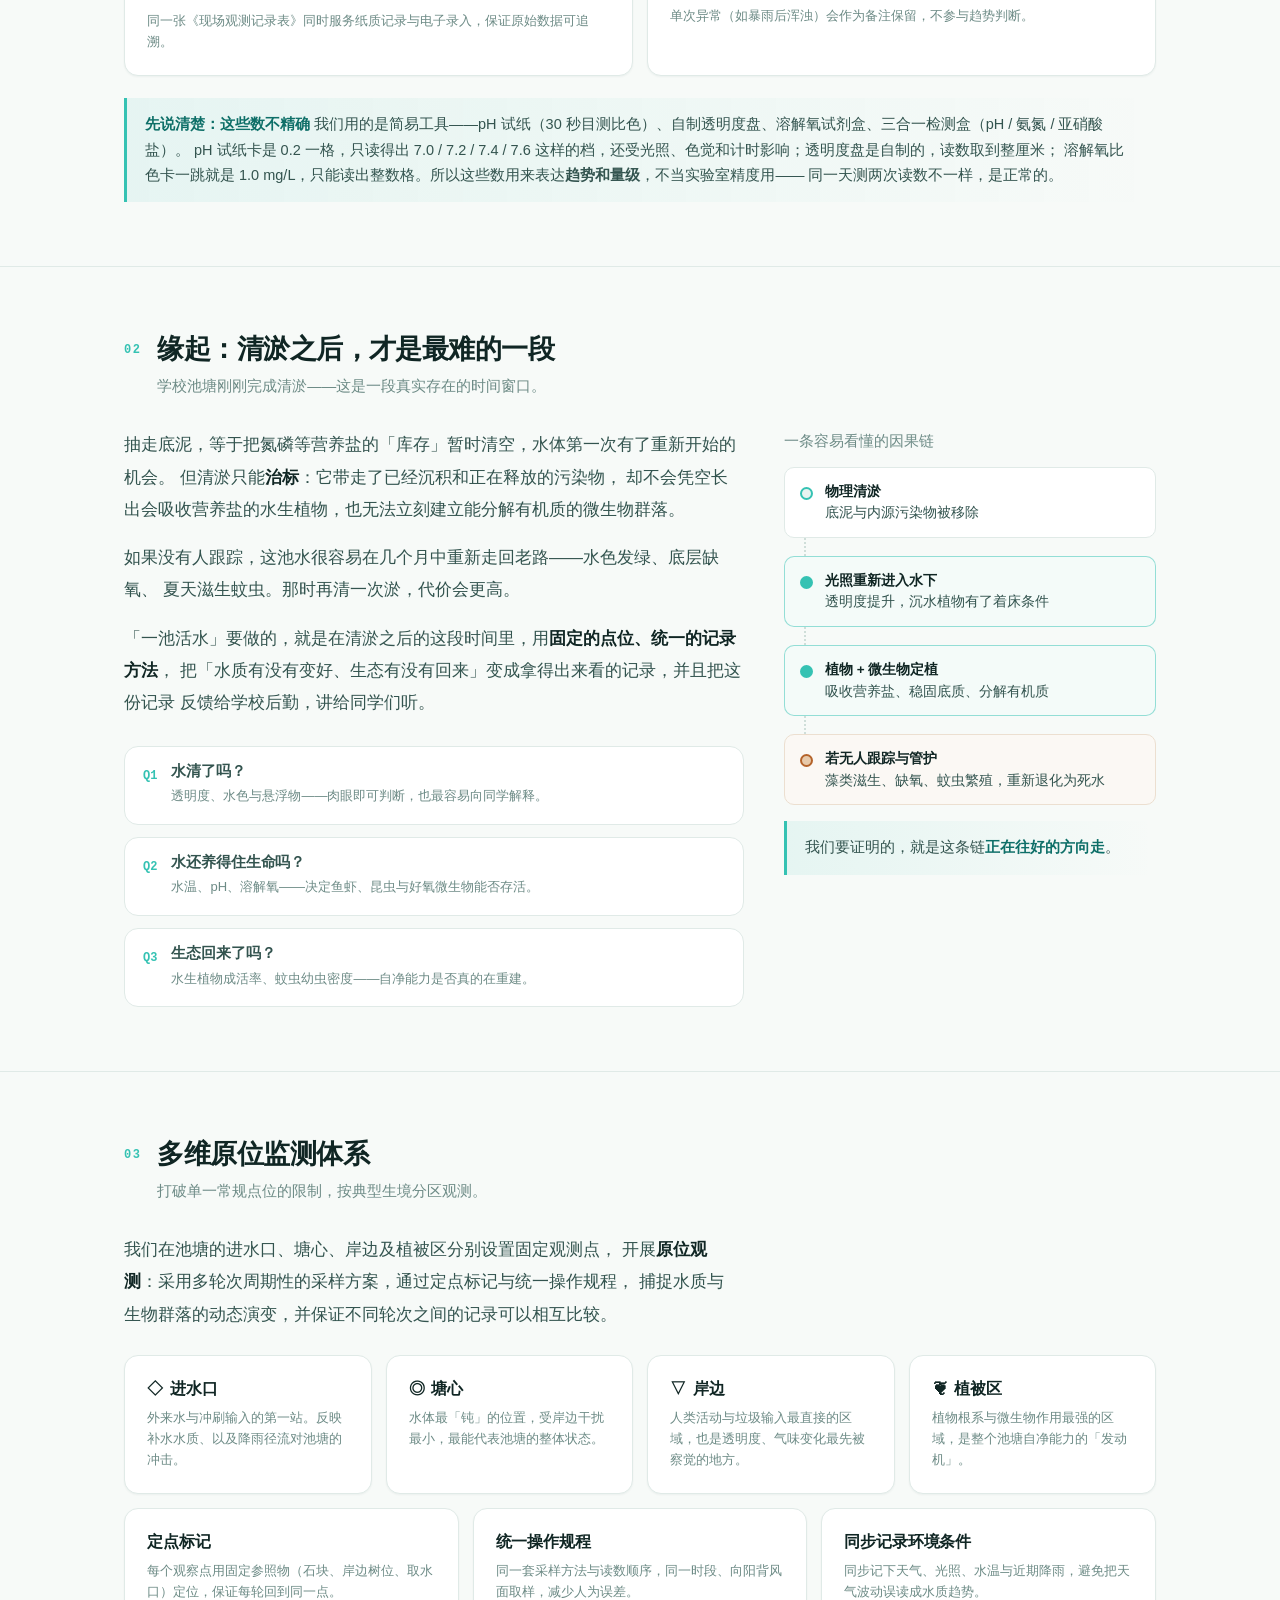
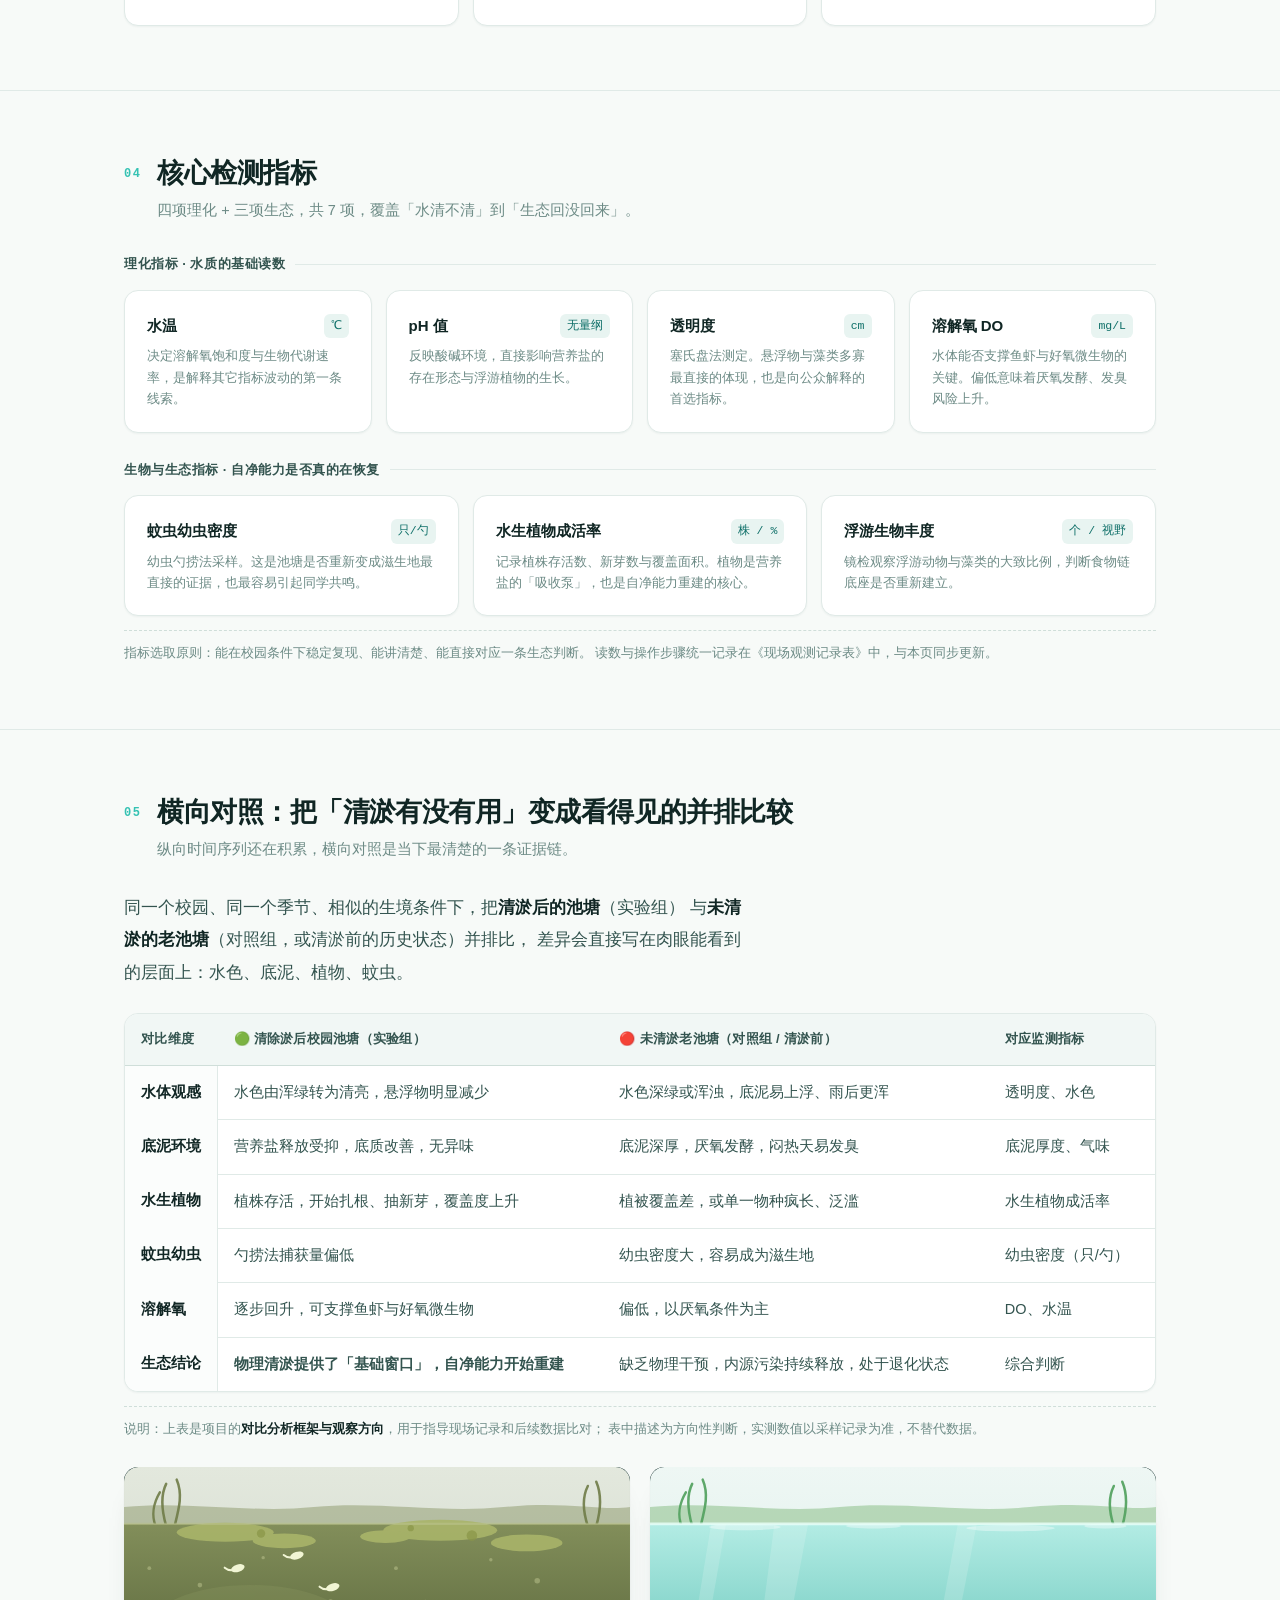
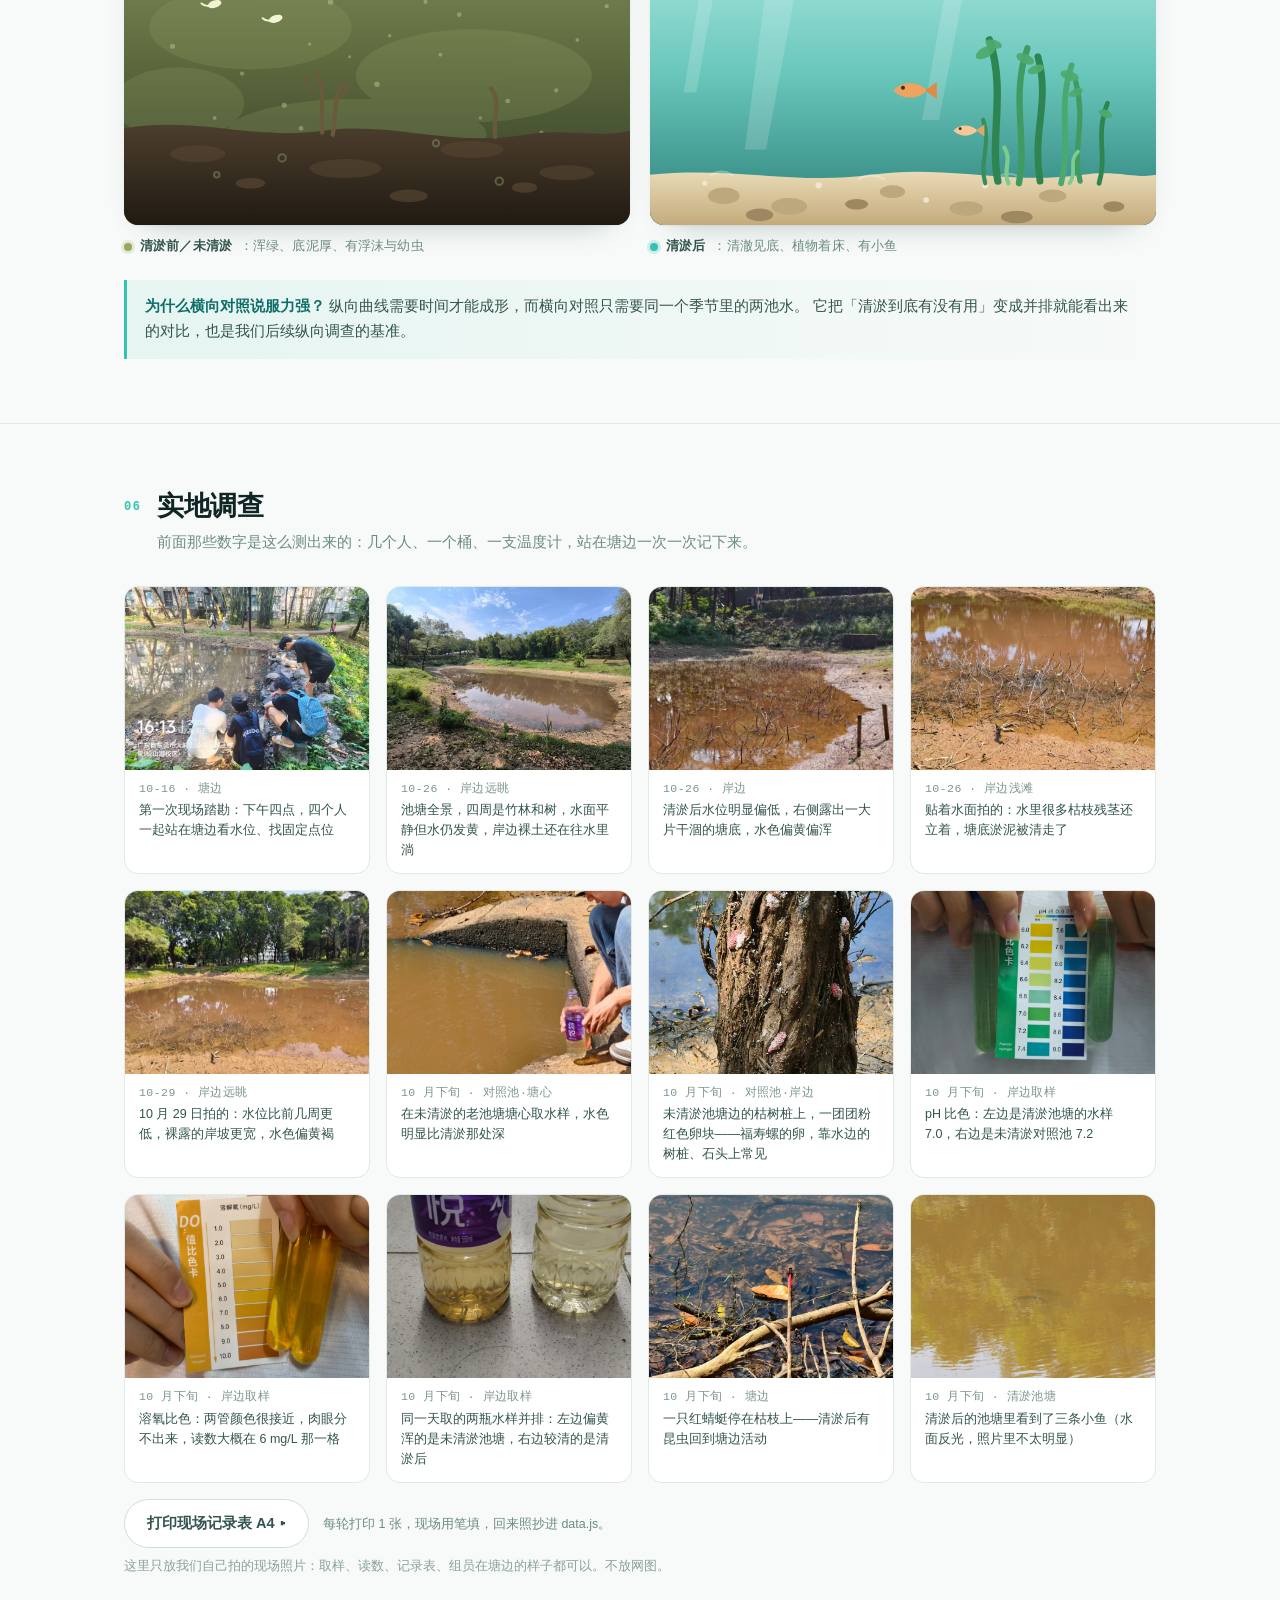
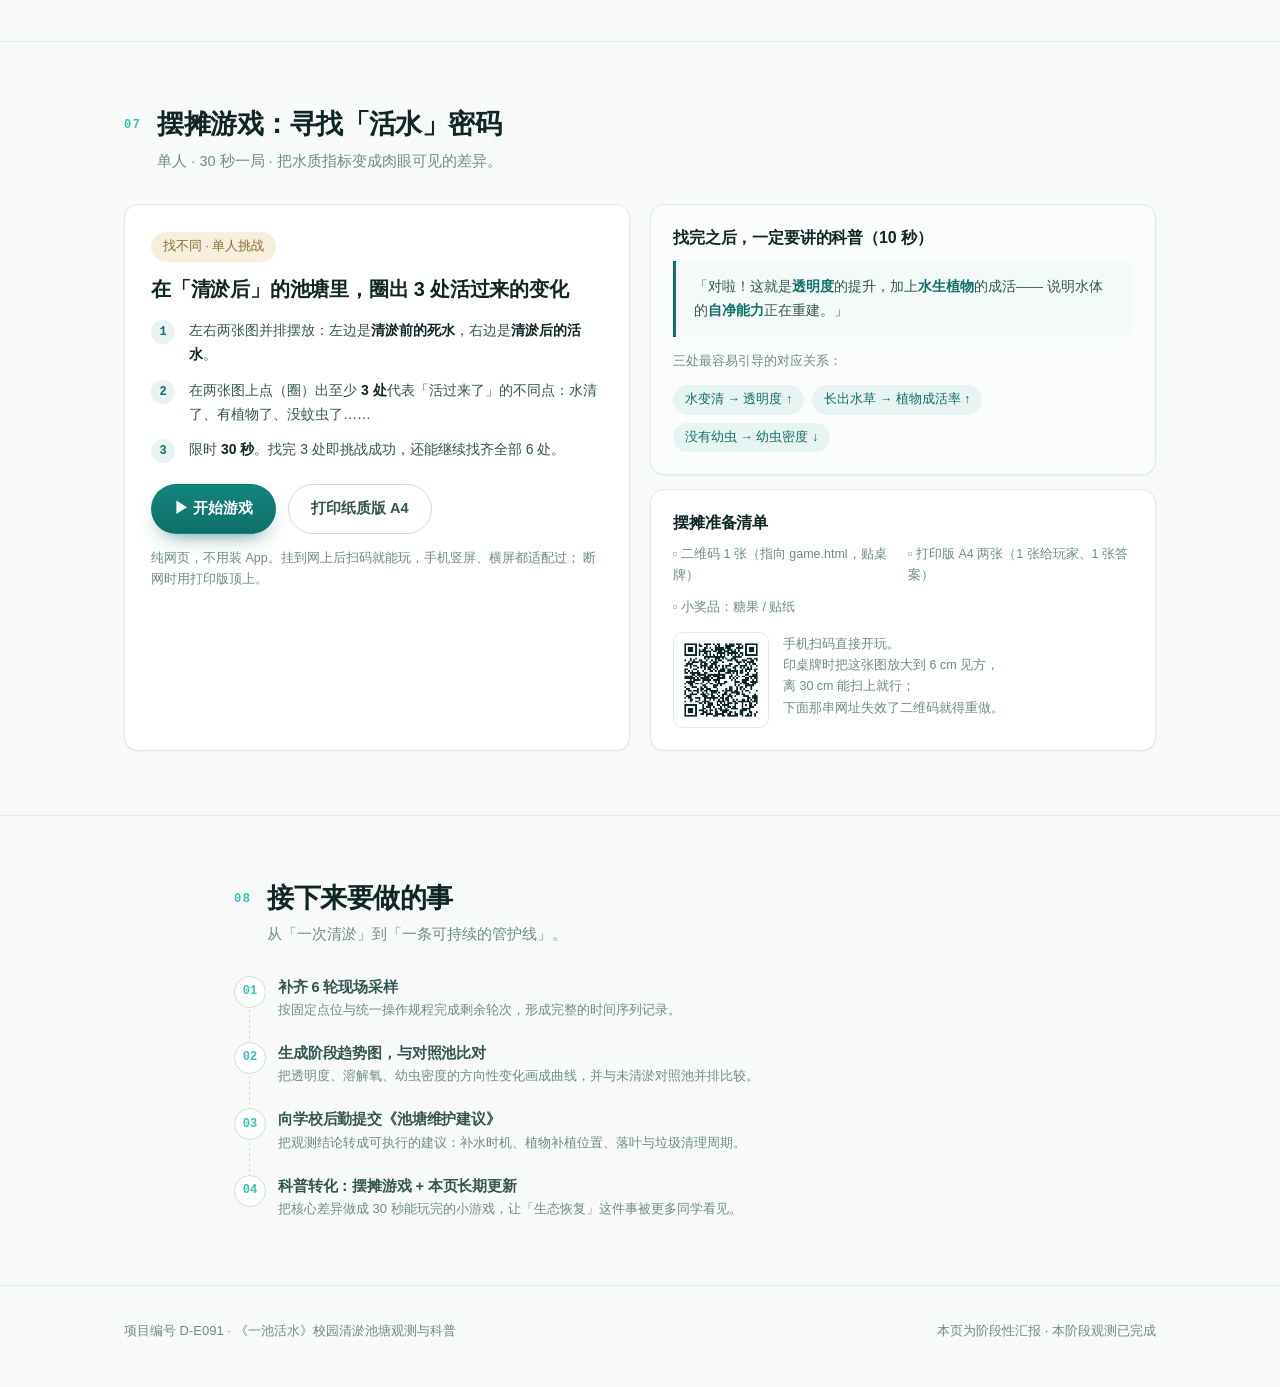
==== commit 28879ba8: "text: 状态改为本阶段观测已完成，去掉数据采集中/持续更新" ====
--- a/index.html
+++ b/index.html
@@ -299,7 +299,7 @@
         <dl class="row"><dt>典型生境</dt><dd>进水口 · 塘心 · 岸边 · 植被区 <small>4 类</small></dd></dl>
         <dl class="row"><dt>监测指标</dt><dd>理化 4 项 · 生态 3 项 <small>共 7 项</small></dd></dl>
         <dl class="row"><dt>观测周期</dt><dd>按周推进 <small>10.8 起 · 每周 1 次，幼虫每两周 1 次</small></dd></dl>
-        <dl class="row"><dt>当前状态</dt><dd>数据采集中 <span class="chip" style="margin-left:6px">进行中</span></dd></dl>
+        <dl class="row"><dt>当前状态</dt><dd>本阶段观测已完成 <span class="chip" style="margin-left:6px">已完成</span></dd></dl>
       </aside>
     </div>
   </section>
@@ -338,7 +338,7 @@
         <div class="chart-legend">
           <span style="margin-left:auto" id="chartHint">累计 2 轮记录后自动生成曲线</span>
         </div>
-        <svg viewBox="0 0 640 260" role="img" aria-label="阶段水质趋势图占位：数据采集中">
+        <svg viewBox="0 0 640 260" role="img" aria-label="阶段水质趋势图占位：本阶段观测已完成">
           <g stroke="#eaf1ef" stroke-width="1">
             <line x1="56" y1="40"  x2="612" y2="40"/>
             <line x1="56" y1="90"  x2="612" y2="90"/>
@@ -370,7 +370,7 @@
           <text x="334" y="126" fill="#8fa7a2" font-size="14" font-family="sans-serif"
                 text-anchor="middle">阶段水质趋势分析图表</text>
           <text x="334" y="150" fill="#b3c6c1" font-size="12.5" font-family="sans-serif"
-                text-anchor="middle" id="chartHintSvg">数据采集中 · 持续更新</text>
+                text-anchor="middle" id="chartHintSvg">本阶段观测已完成</text>
         </svg>
         </div>
 
@@ -845,7 +845,7 @@
 <footer class="site-foot">
   <div class="wrap">
     <span>项目编号 D-E091 · 《一池活水》校园清淤池塘观测与科普</span>
-    <span>本页为阶段性汇报，数据持续更新中</span>
+    <span>本页为阶段性汇报 · 本阶段观测已完成</span>
   </div>
 </footer>
 
@@ -960,7 +960,7 @@
   var steps = [];
   for (var i = 1; i <= plan; i += 1) {
     var cls = i <= done ? 'is-done' : (i === done + 1 ? 'is-now' : '');
-    var txt = i <= done ? '已完成' : (i === done + 1 ? '进行中' : '计划');
+    var txt = i <= done ? '已完成' : (i === done + 1 ? '本轮' : '计划');
     steps.push('<div class="step ' + cls + '"><em>第 ' + i + ' 周 · ' + txt + '</em></div>');
   }
   document.getElementById('stepper').innerHTML = steps.join('');
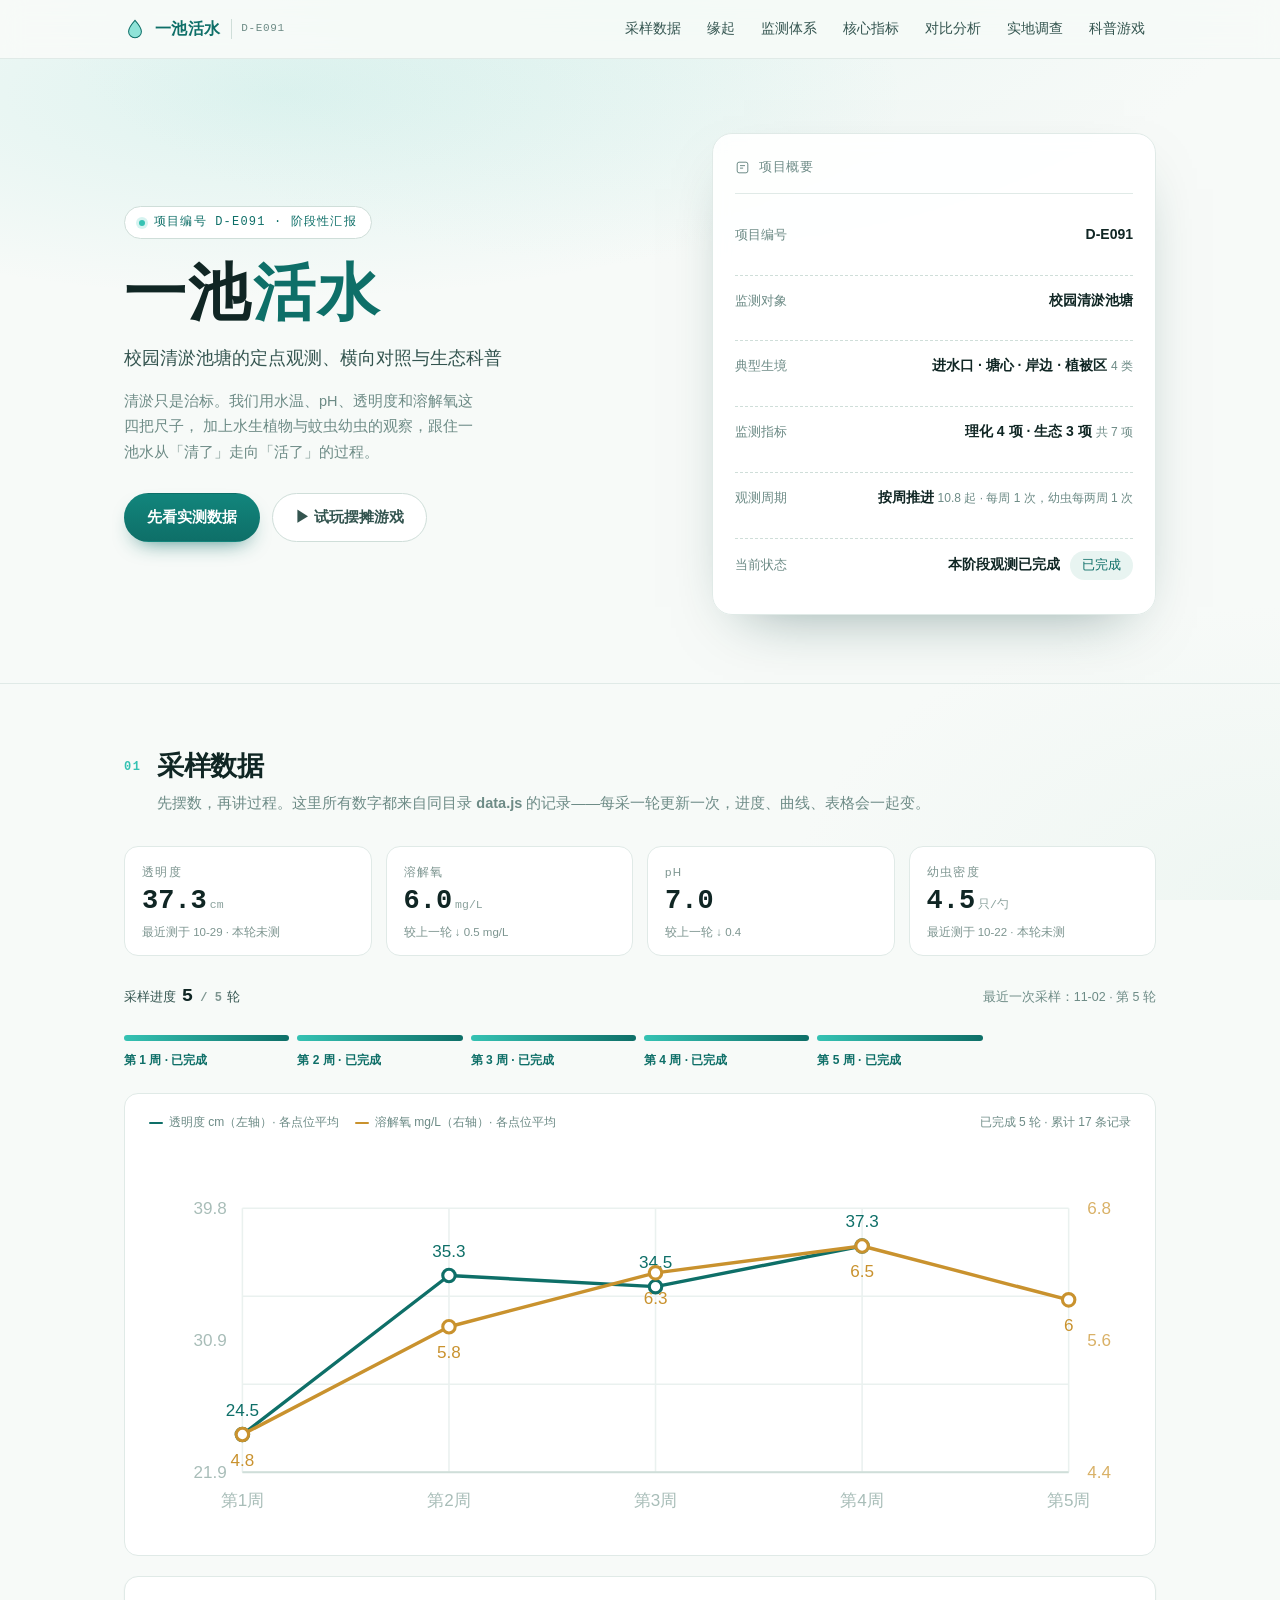
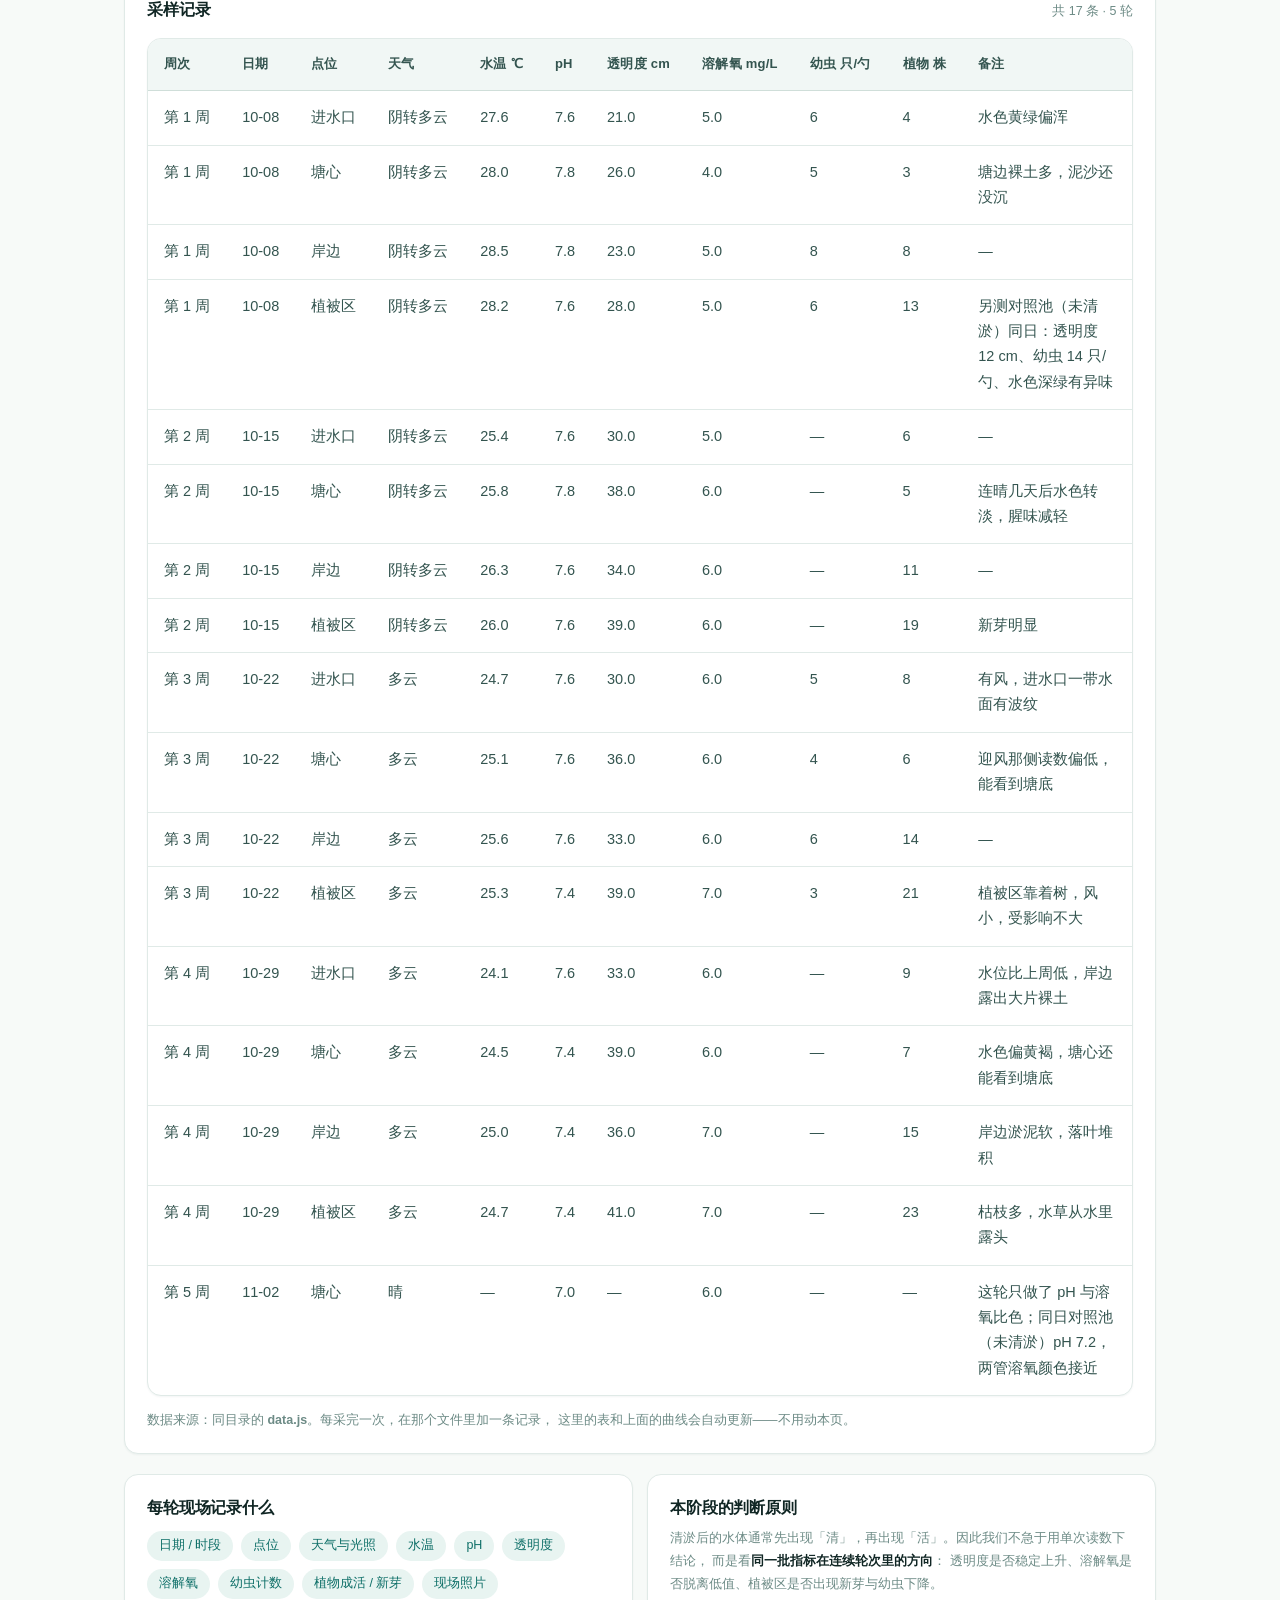
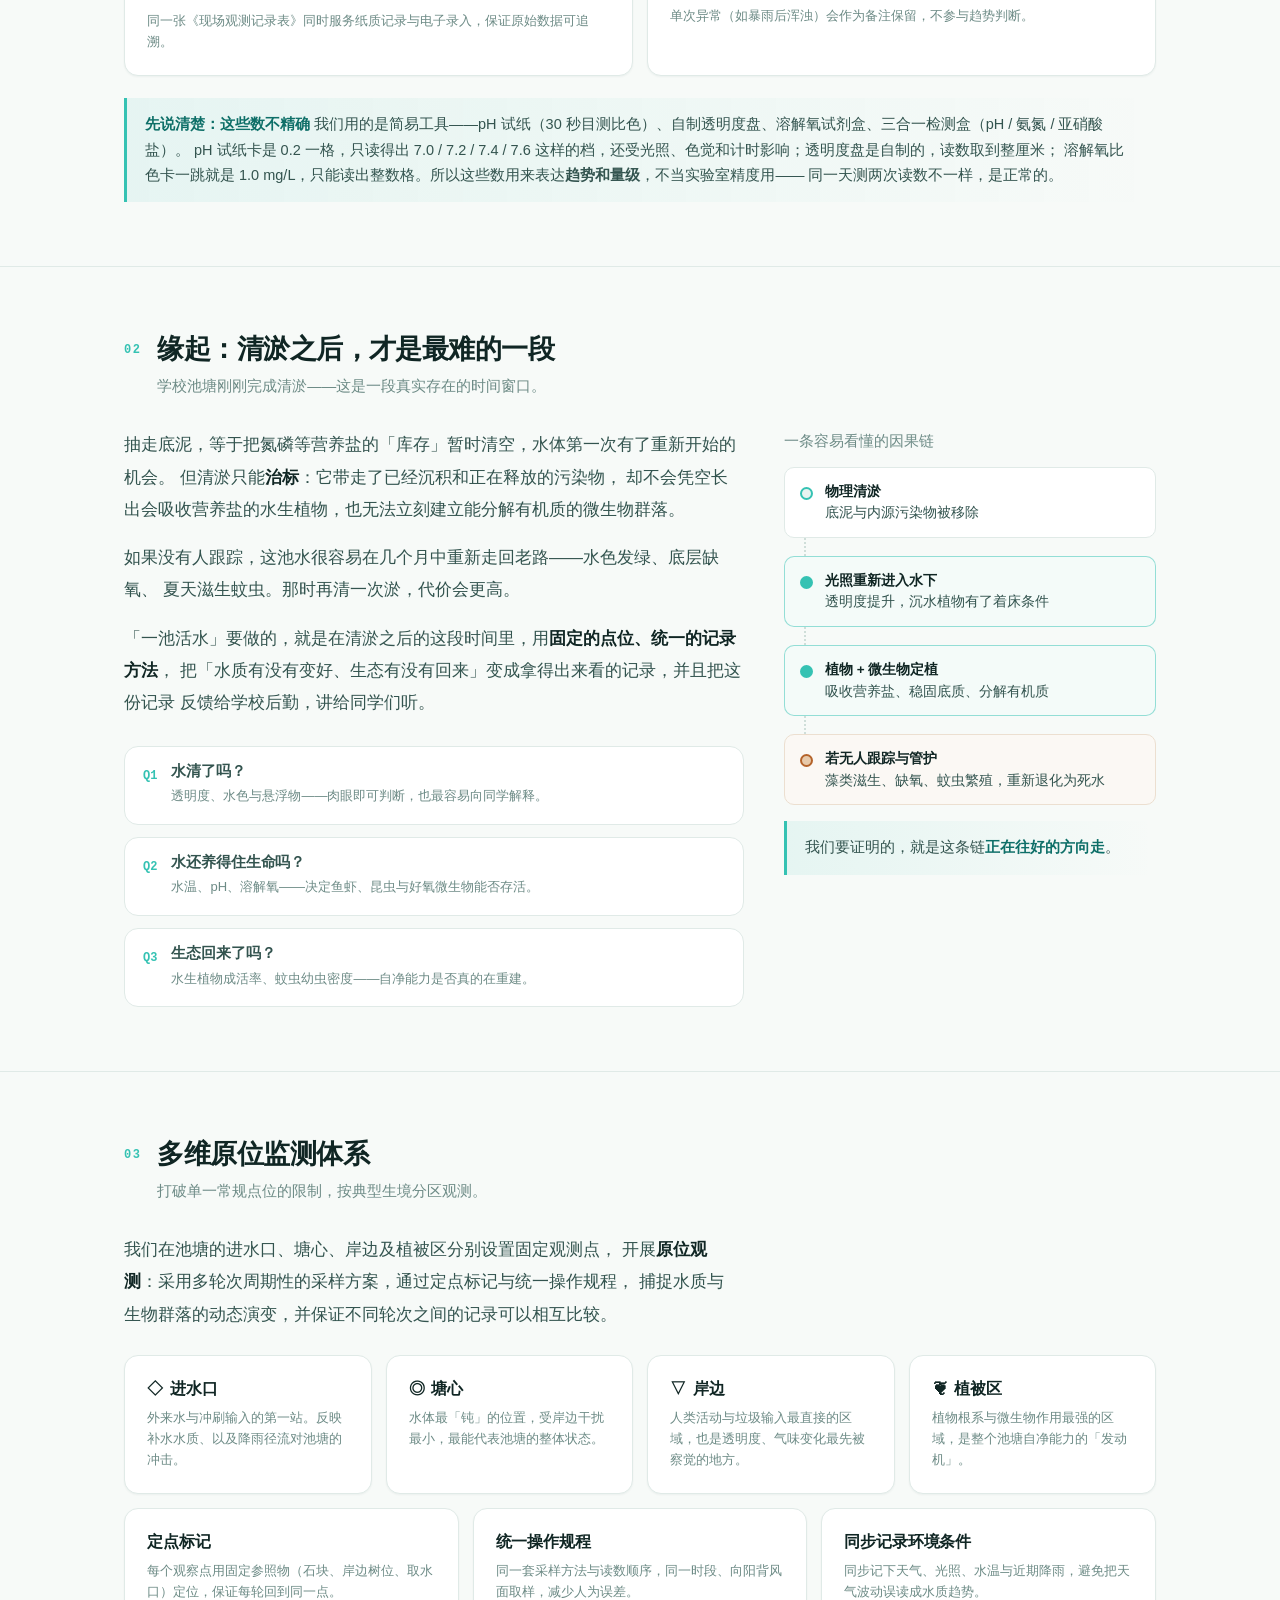
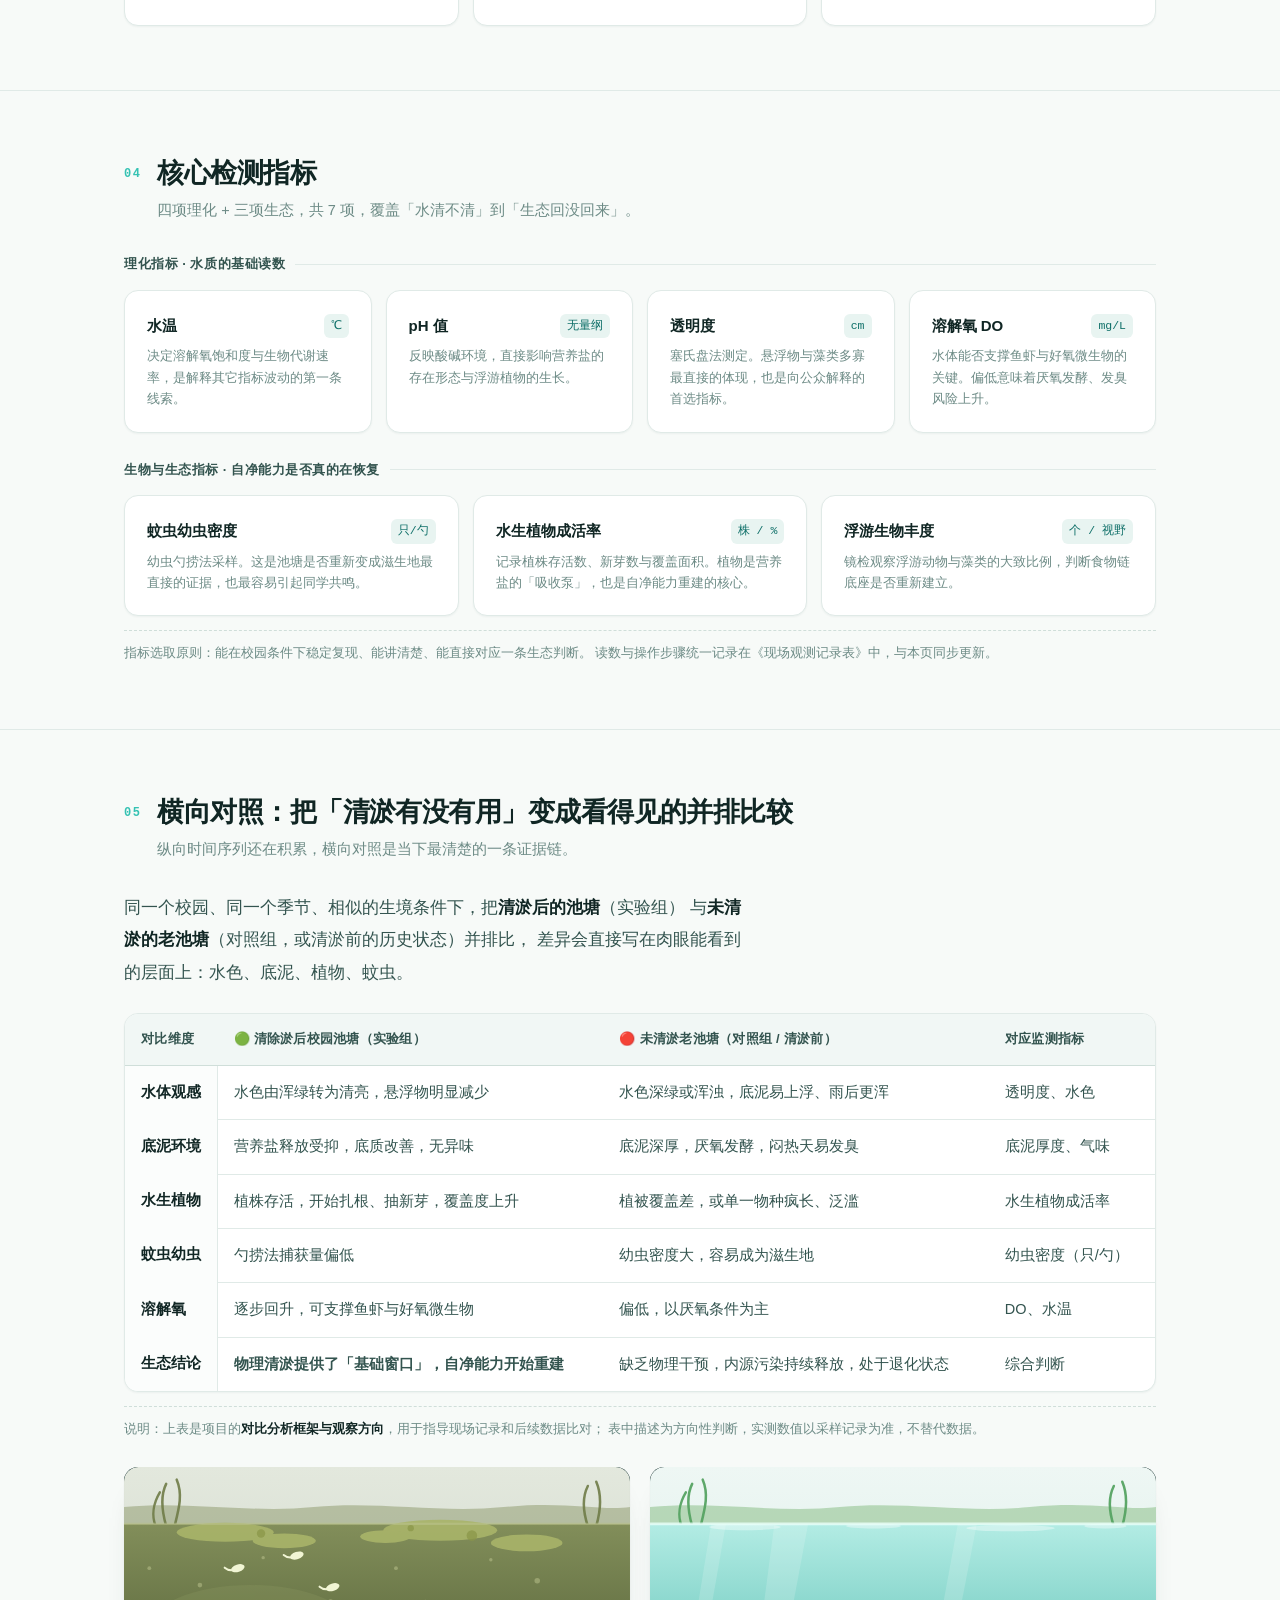
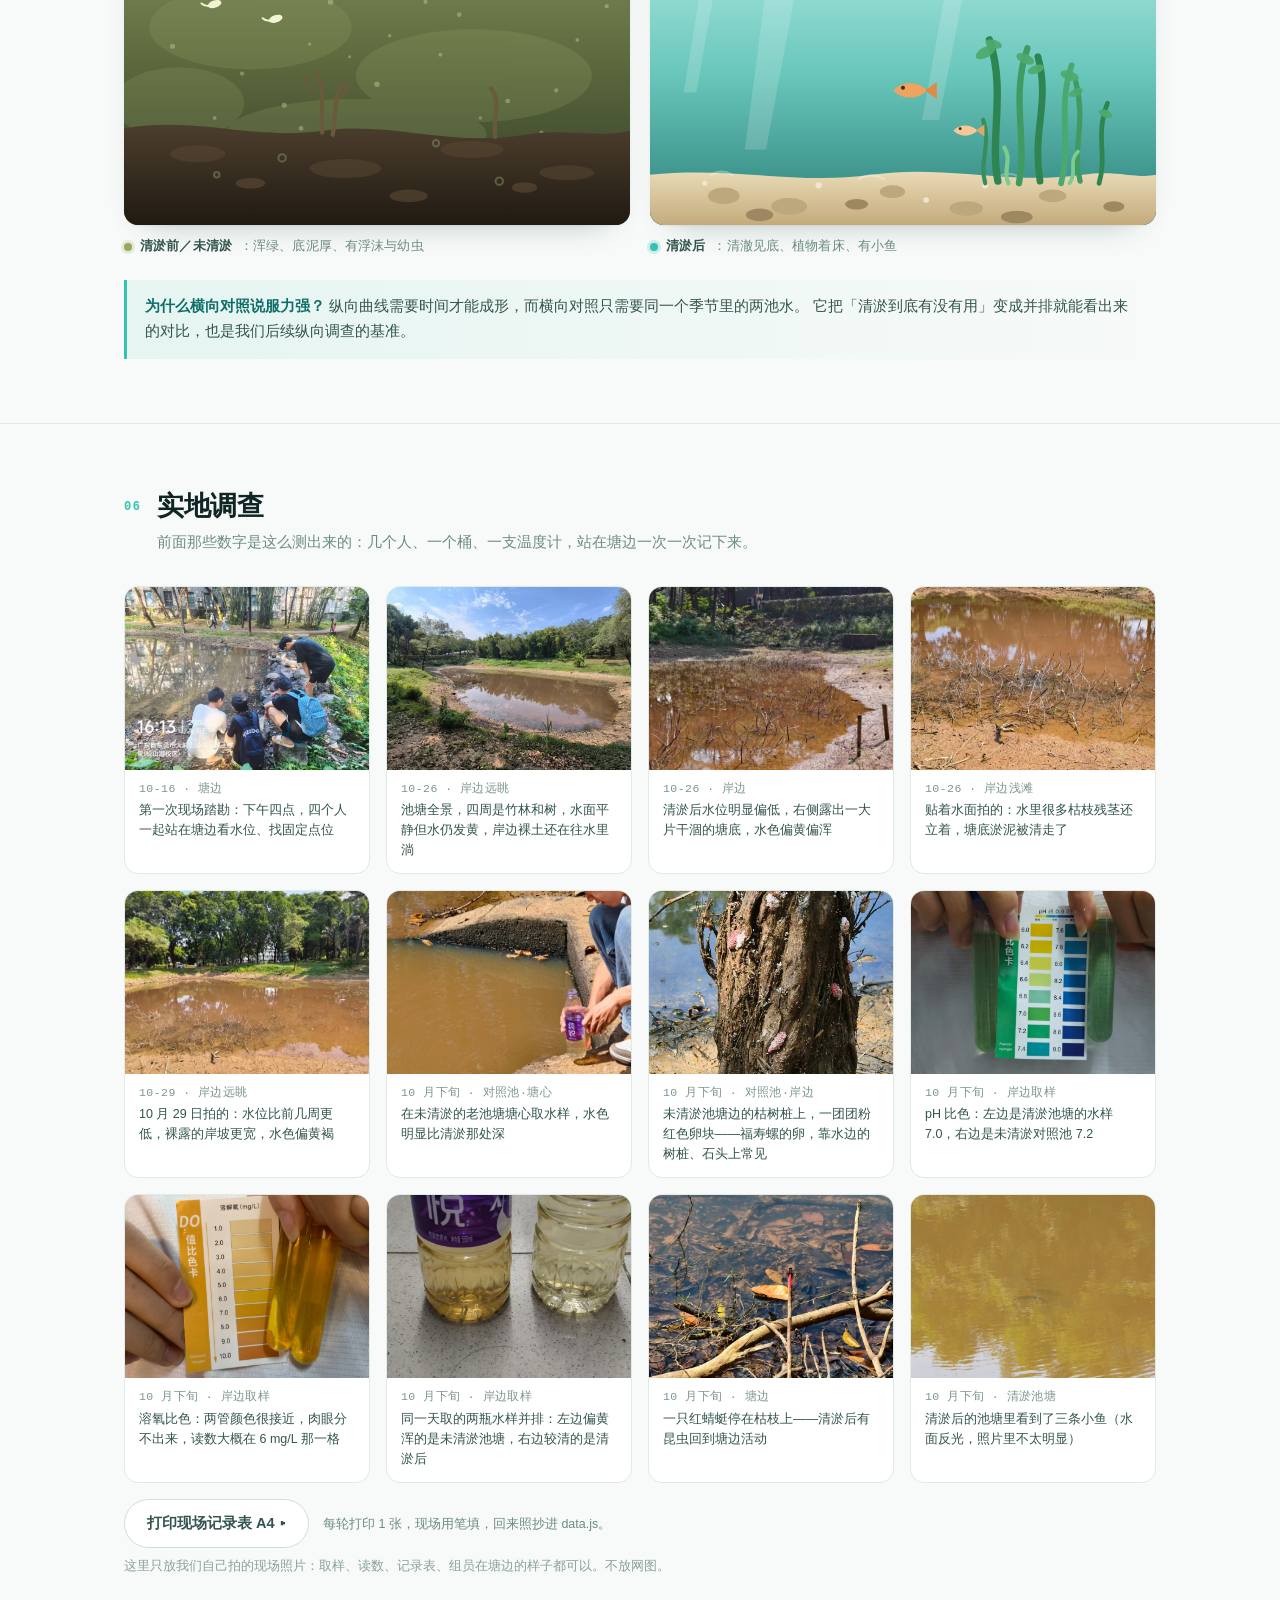
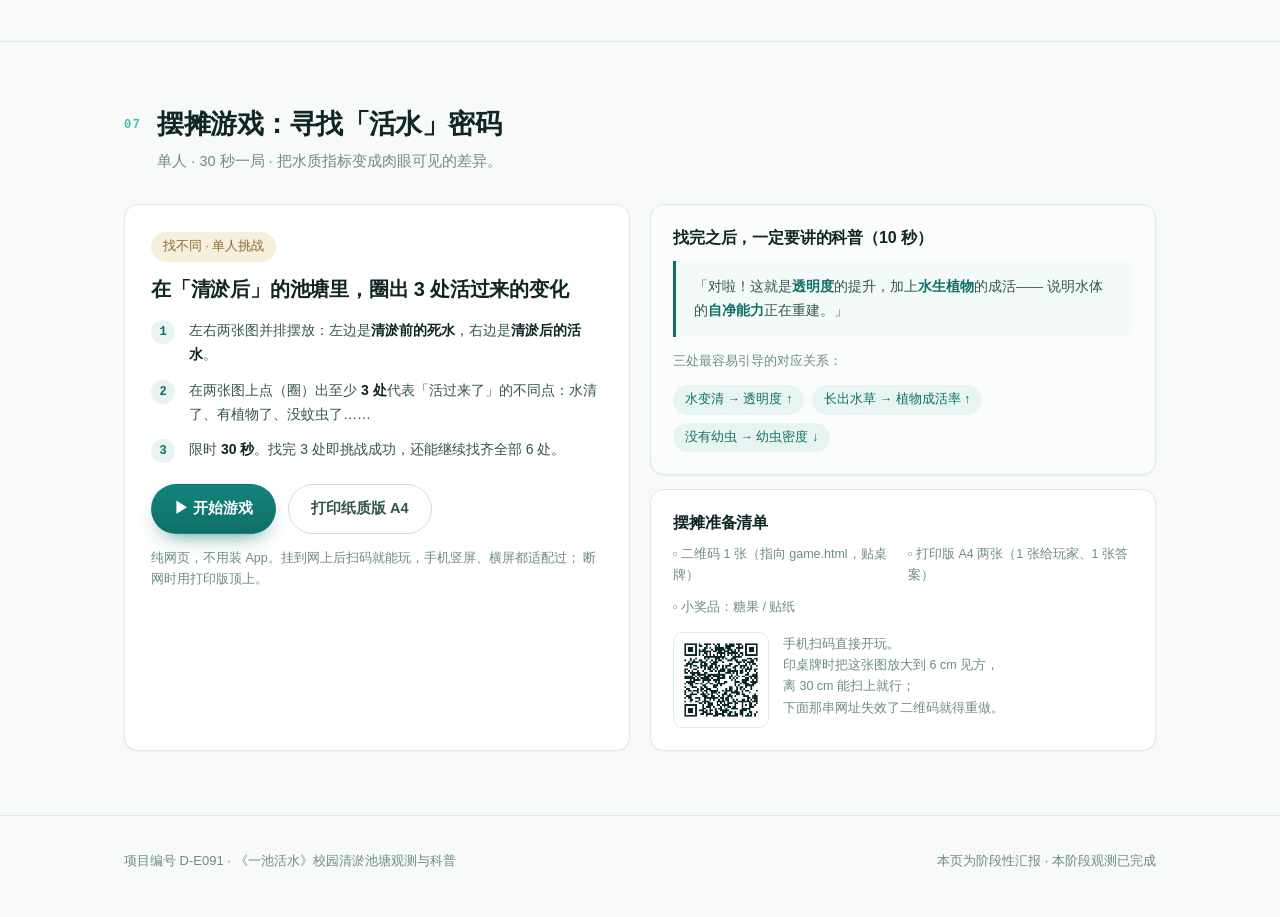
==== commit b1eb426c: "remove: 去掉 08「接下来要做的事」整节及其专用样式，页面收敛为 7 个板块" ====
--- a/index.html
+++ b/index.html
@@ -203,25 +203,6 @@
   }
   .quote b { color: var(--teal); }
 
-  .plan-list { margin: 0; padding: 0; list-style: none; counter-reset: p; display: grid; gap: 0; }
-  .plan-list li {
-    counter-increment: p; position: relative; padding: 0 0 22px 44px;
-    font-size: 14px; color: var(--ink-2);
-  }
-  .plan-list li:last-child { padding-bottom: 0; }
-  .plan-list li::before {
-    content: counter(p, decimal-leading-zero); position: absolute; left: 0; top: -2px;
-    font-family: var(--font-num); font-size: 12px; font-weight: 700; color: var(--aqua);
-    width: 30px; height: 30px; border: 1px solid var(--line-2); border-radius: 50%;
-    display: grid; place-items: center; background: #fff;
-  }
-  .plan-list li::after {
-    content: ""; position: absolute; left: 15px; top: 32px; bottom: 0;
-    border-left: 1px dashed var(--line-2);
-  }
-  .plan-list li:last-child::after { display: none; }
-  .plan-list h4 { font-size: 14.5px; margin-bottom: 2px; }
-  .plan-list p { font-size: 13px; color: var(--muted); }
 
   @media (max-width: 900px) {
     .hero__in { grid-template-columns: 1fr; gap: 34px; }
@@ -809,37 +790,6 @@
     </div>
   </section>
 
-  <section class="section" id="plan">
-    <div class="wrap wrap--narrow">
-      <div class="sec-head">
-        <span class="sec-no">08</span>
-        <div>
-          <h2>接下来要做的事</h2>
-          <p class="sec-sub">从「一次清淤」到「一条可持续的管护线」。</p>
-        </div>
-      </div>
-
-      <ol class="plan-list">
-        <li>
-          <h4>补齐 6 轮现场采样</h4>
-          <p>按固定点位与统一操作规程完成剩余轮次，形成完整的时间序列记录。</p>
-        </li>
-        <li>
-          <h4>生成阶段趋势图，与对照池比对</h4>
-          <p>把透明度、溶解氧、幼虫密度的方向性变化画成曲线，并与未清淤对照池并排比较。</p>
-        </li>
-        <li>
-          <h4>向学校后勤提交《池塘维护建议》</h4>
-          <p>把观测结论转成可执行的建议：补水时机、植物补植位置、落叶与垃圾清理周期。</p>
-        </li>
-        <li>
-          <h4>科普转化：摆摊游戏 + 本页长期更新</h4>
-          <p>把核心差异做成 30 秒能玩完的小游戏，让「生态恢复」这件事被更多同学看见。</p>
-        </li>
-      </ol>
-    </div>
-  </section>
-
 </main>
 
 <footer class="site-foot">
